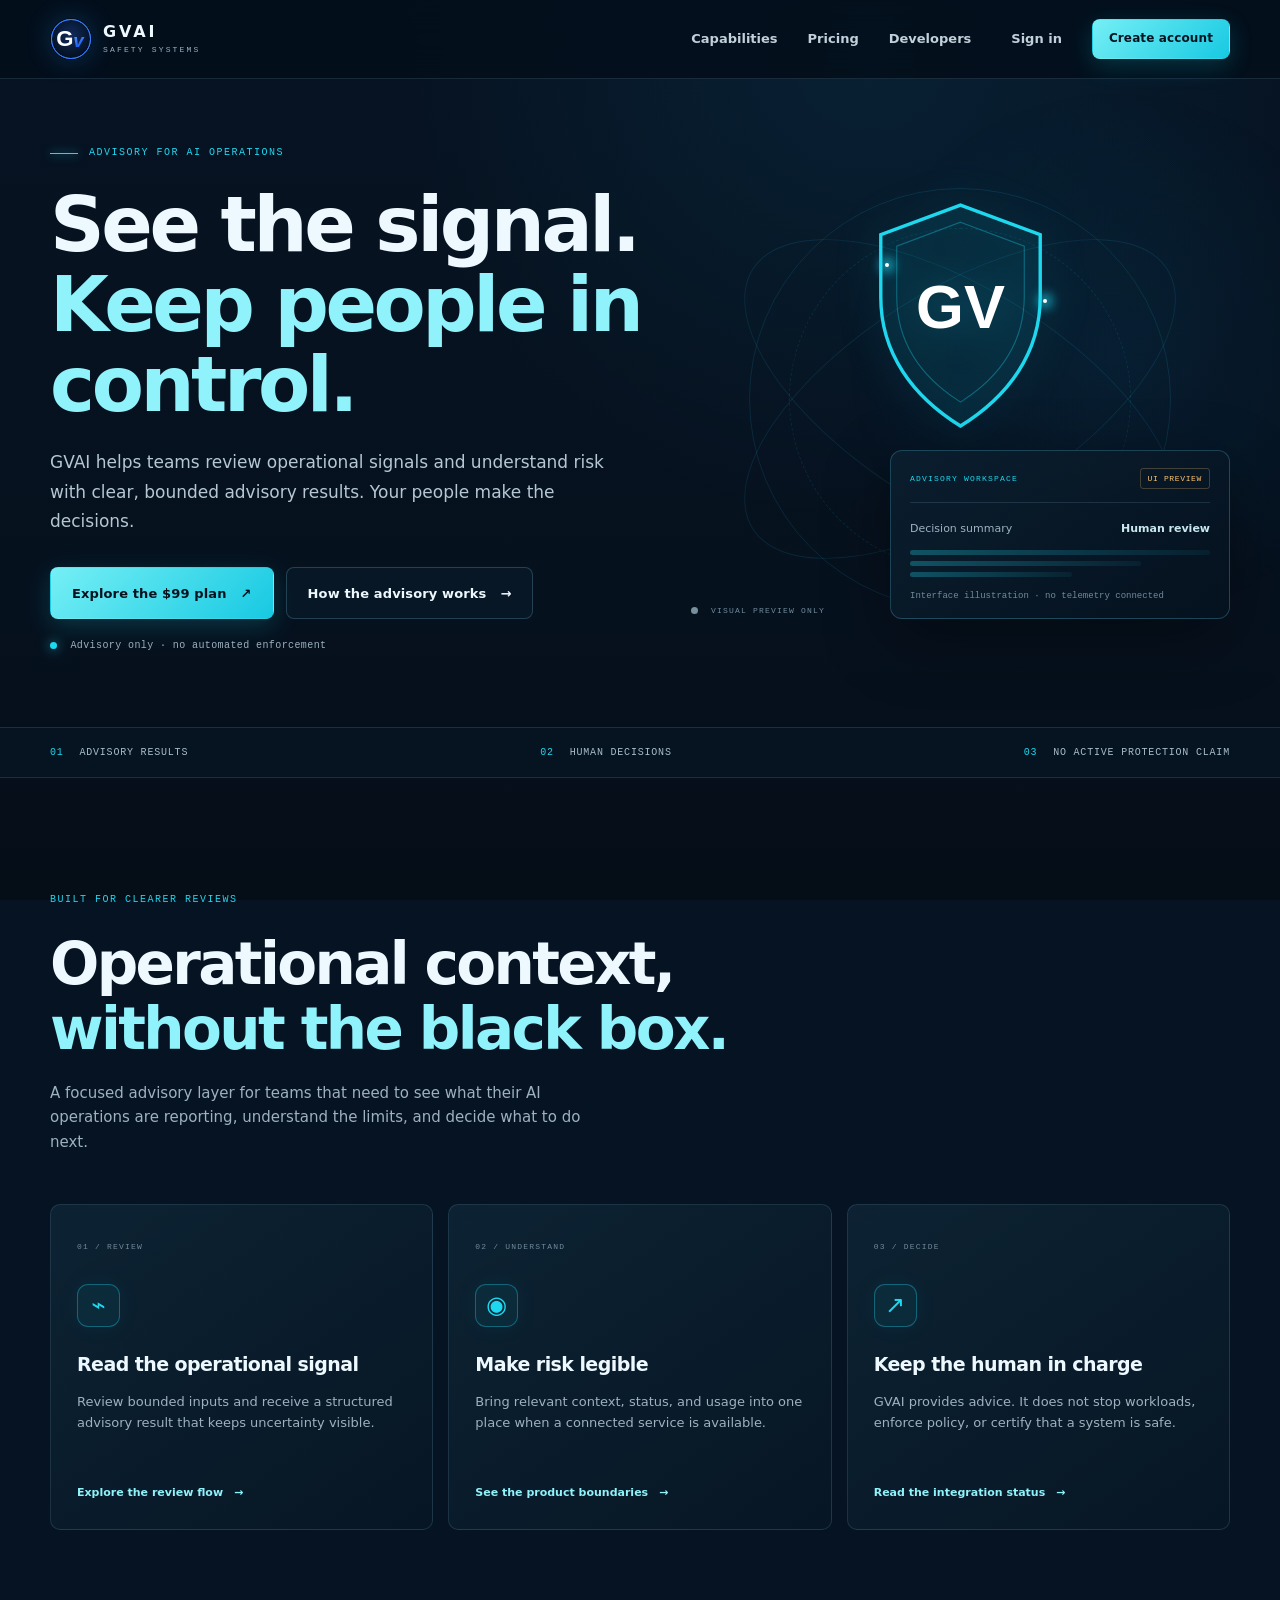
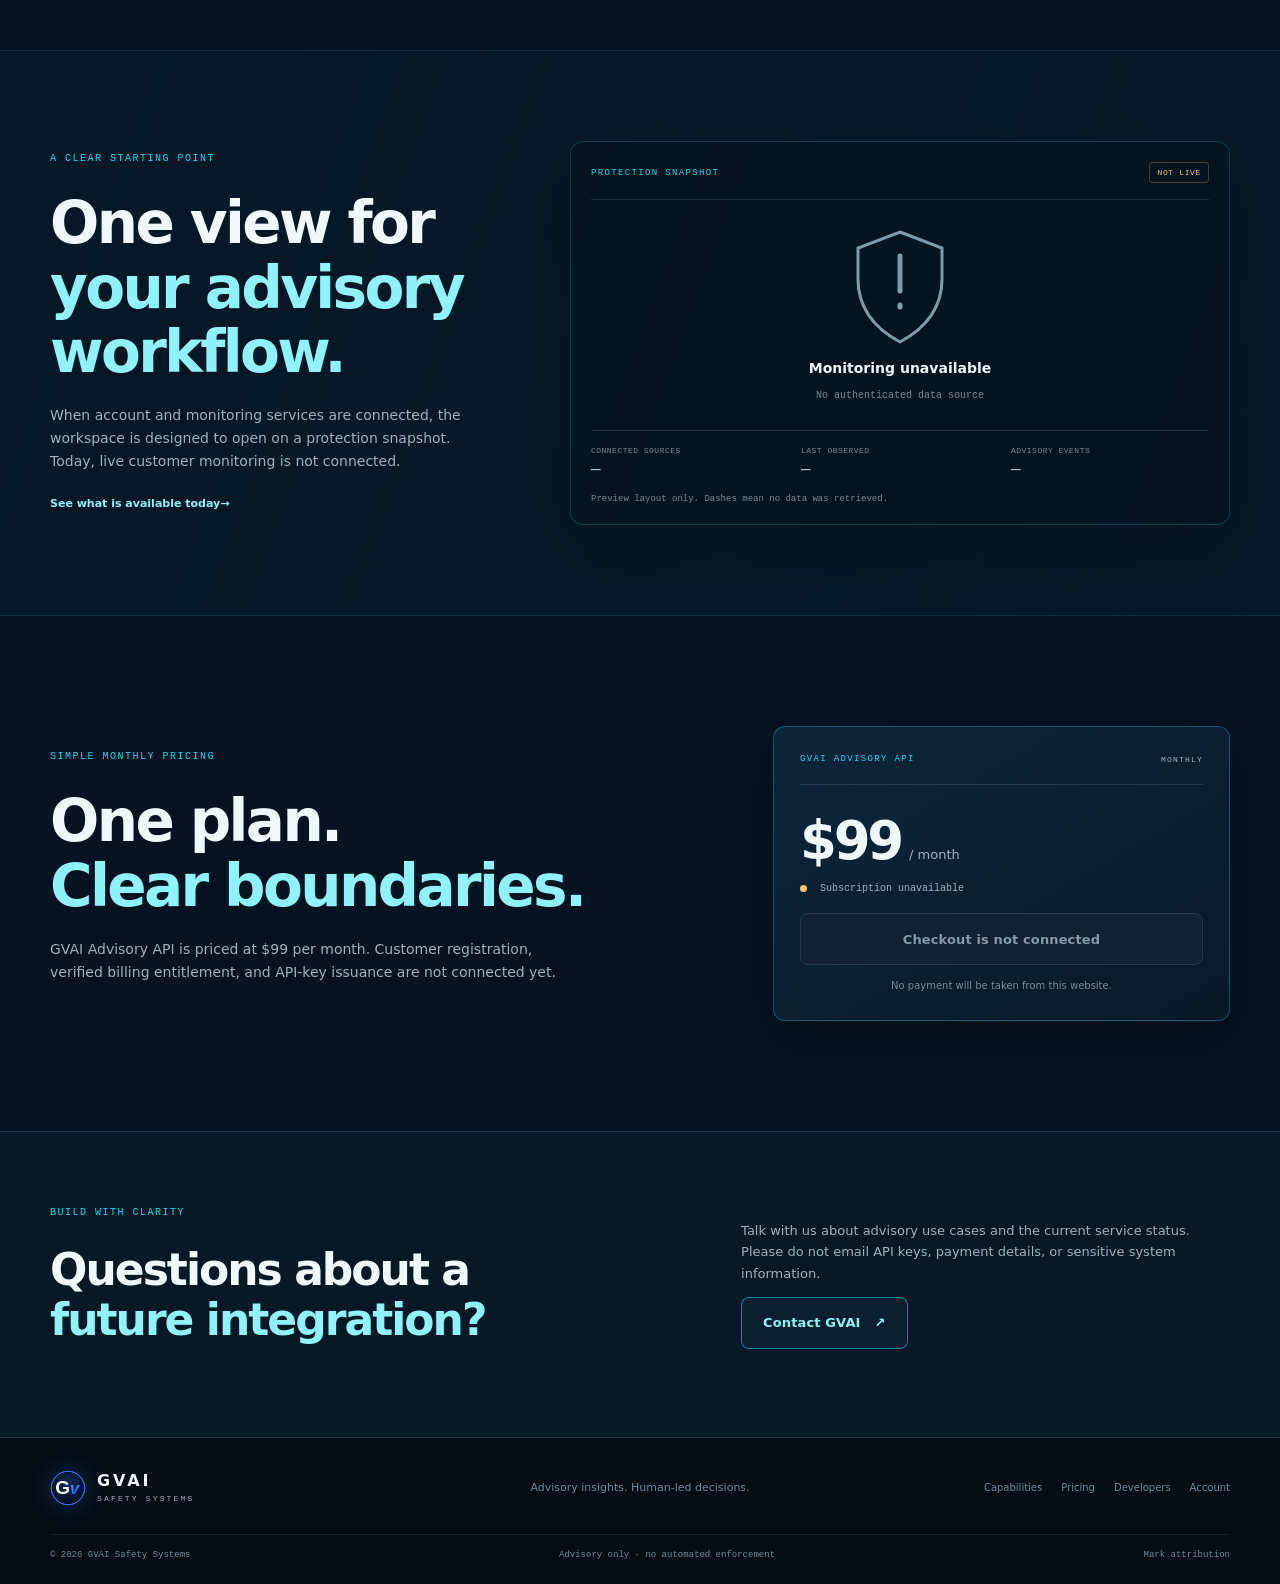
==== index.html @ 6802572c "checkpoint: preserve GVAI customer website phase 1" ====
<!doctype html>
<html lang="en">
<head>
  <meta charset="utf-8">
  <meta name="viewport" content="width=device-width, initial-scale=1">
  <meta name="theme-color" content="#061322">
  <meta name="description" content="GVAI Safety Systems provides advisory-first AI operations insights for teams who need clearer signals and human-led decisions.">
  <meta property="og:type" content="website">
  <meta property="og:title" content="GVAI Safety Systems — clarity for AI operations">
  <meta property="og:description" content="Advisory insights for AI operations, with people in control.">
  <meta property="og:url" content="https://gvaisafety.com/">
  <link rel="canonical" href="https://gvaisafety.com/">
  <link rel="icon" type="image/svg+xml" href="assets/gvai-mark.svg">
  <link rel="stylesheet" href="site.css">
  <title>GVAI Safety Systems — clarity for AI operations</title>
</head>
<body>
  <a class="skip-link" href="#main">Skip to content</a>
  <header class="site-header">
    <div class="nav-wrap">
      <a class="brand" href="index.html" aria-label="GVAI Safety Systems home">
        <img src="assets/gvai-mark.svg" width="42" height="42" alt="">
        <span><b>GVAI</b><small>SAFETY SYSTEMS</small></span>
      </a>
      <button class="menu-toggle" type="button" aria-expanded="false" aria-controls="primary-nav">
        <span class="sr-only">Open navigation</span><i></i><i></i>
      </button>
      <nav id="primary-nav" class="primary-nav" aria-label="Main navigation">
        <a href="features.html">Capabilities</a>
        <a href="pricing.html">Pricing</a>
        <a href="developers.html">Developers</a>
        <a class="nav-login" href="login.html">Sign in</a>
        <a class="button button-small button-primary" href="signup.html">Create account</a>
      </nav>
    </div>
  </header>

  <main id="main">
    <section class="hero section-wrap">
      <div class="hero-copy">
        <p class="eyebrow"><span class="eyebrow-line"></span> ADVISORY FOR AI OPERATIONS</p>
        <h1>See the signal.<br><em>Keep people in control.</em></h1>
        <p class="hero-lede">GVAI helps teams review operational signals and understand risk with clear, bounded advisory results. Your people make the decisions.</p>
        <div class="hero-actions">
          <a class="button button-primary" href="pricing.html">Explore the $99 plan <span aria-hidden="true">↗</span></a>
          <a class="button button-quiet" href="features.html">How the advisory works <span aria-hidden="true">→</span></a>
        </div>
        <p class="hero-note"><span class="status-dot status-dot-cyan"></span> Advisory only · no automated enforcement</p>
      </div>
      <div class="hero-art" aria-label="Illustrative GVAI interface preview; no live customer data">
        <div class="orbit orbit-one"></div><div class="orbit orbit-two"></div>
        <div class="hero-shield">
          <svg viewBox="0 0 180 210" role="img" aria-label="GV shield illustration">
            <path d="M90 8 160 34v55c0 49-28 87-70 113C48 176 20 138 20 89V34L90 8Z" fill="rgba(15,211,241,.07)" stroke="currentColor" stroke-width="3"/>
            <path d="M90 23 146 44v44c0 39-20 70-56 93-36-23-56-54-56-93V44l56-21Z" fill="none" stroke="currentColor" stroke-opacity=".34"/>
            <text x="90" y="116" text-anchor="middle" fill="white" font-family="Arial,sans-serif" font-size="54" font-weight="700">GV</text>
          </svg>
          <span class="shield-spark spark-a"></span><span class="shield-spark spark-b"></span>
        </div>
        <div class="preview-card">
          <div class="preview-top"><span>ADVISORY WORKSPACE</span><span class="preview-tag">UI PREVIEW</span></div>
          <div class="preview-row"><span>Decision summary</span><b>Human review</b></div>
          <div class="preview-line"><i></i><i></i><i></i></div>
          <p>Interface illustration · no telemetry connected</p>
        </div>
        <div class="art-caption"><span class="status-dot status-dot-muted"></span> VISUAL PREVIEW ONLY</div>
      </div>
    </section>

    <section class="trust-strip" aria-label="Product boundaries">
      <div class="section-wrap trust-items">
        <span><b>01</b> Advisory results</span><span><b>02</b> Human decisions</span><span><b>03</b> No active protection claim</span>
      </div>
    </section>

    <section class="section-wrap section-block">
      <div class="section-heading">
        <p class="eyebrow">BUILT FOR CLEARER REVIEWS</p>
        <h2>Operational context,<br><em>without the black box.</em></h2>
        <p class="section-intro">A focused advisory layer for teams that need to see what their AI operations are reporting, understand the limits, and decide what to do next.</p>
      </div>
      <div class="capability-grid">
        <article class="capability-card">
          <span class="card-index">01 / REVIEW</span><div class="card-icon">⌁</div>
          <h3>Read the operational signal</h3>
          <p>Review bounded inputs and receive a structured advisory result that keeps uncertainty visible.</p>
          <a href="features.html#review">Explore the review flow <span aria-hidden="true">→</span></a>
        </article>
        <article class="capability-card">
          <span class="card-index">02 / UNDERSTAND</span><div class="card-icon">◉</div>
          <h3>Make risk legible</h3>
          <p>Bring relevant context, status, and usage into one place when a connected service is available.</p>
          <a href="features.html#visibility">See the product boundaries <span aria-hidden="true">→</span></a>
        </article>
        <article class="capability-card">
          <span class="card-index">03 / DECIDE</span><div class="card-icon">↗</div>
          <h3>Keep the human in charge</h3>
          <p>GVAI provides advice. It does not stop workloads, enforce policy, or certify that a system is safe.</p>
          <a href="developers.html#status">Read the integration status <span aria-hidden="true">→</span></a>
        </article>
      </div>
    </section>

    <section class="snapshot-band">
      <div class="section-wrap snapshot-layout">
        <div>
          <p class="eyebrow">A CLEAR STARTING POINT</p>
          <h2>One view for<br><em>your advisory workflow.</em></h2>
          <p>When account and monitoring services are connected, the workspace is designed to open on a protection snapshot. Today, live customer monitoring is not connected.</p>
          <a class="text-link" href="developers.html#status">See what is available today <span aria-hidden="true">→</span></a>
        </div>
        <div class="snapshot-preview" aria-label="Snapshot interface preview, not live monitoring">
          <div class="snapshot-head"><span>PROTECTION SNAPSHOT</span><span class="preview-tag">NOT LIVE</span></div>
          <div class="snapshot-center">
            <div class="mini-shield"><svg viewBox="0 0 100 118" aria-hidden="true"><path d="M50 4 92 20v31c0 29-16 49-42 63C24 100 8 80 8 51V20L50 4Z" fill="none" stroke="currentColor" stroke-width="3"/><path d="M50 28v35m0 14v2" stroke="currentColor" stroke-width="5" stroke-linecap="round"/></svg></div>
            <strong>Monitoring unavailable</strong><span>No authenticated data source</span>
          </div>
          <div class="snapshot-metrics"><div><small>CONNECTED SOURCES</small><b>—</b></div><div><small>LAST OBSERVED</small><b>—</b></div><div><small>ADVISORY EVENTS</small><b>—</b></div></div>
          <p class="preview-disclaimer">Preview layout only. Dashes mean no data was retrieved.</p>
        </div>
      </div>
    </section>

    <section class="section-wrap pricing-teaser">
      <div class="pricing-copy"><p class="eyebrow">SIMPLE MONTHLY PRICING</p><h2>One plan.<br><em>Clear boundaries.</em></h2><p>GVAI Advisory API is priced at $99 per month. Customer registration, verified billing entitlement, and API-key issuance are not connected yet.</p></div>
      <div class="price-card">
        <div class="price-card-top"><span>GVAI ADVISORY API</span><span class="price-label">MONTHLY</span></div>
        <p class="price"><strong>$99</strong><span>/ month</span></p>
        <p class="price-state"><span class="status-dot status-dot-amber"></span> Subscription unavailable</p>
        <a class="button button-disabled" href="pricing.html#availability">Checkout is not connected</a>
        <small>No payment will be taken from this website.</small>
      </div>
    </section>

    <section class="contact-section">
      <div class="section-wrap contact-inner">
        <div><p class="eyebrow">BUILD WITH CLARITY</p><h2>Questions about a<br><em>future integration?</em></h2></div>
        <div><p>Talk with us about advisory use cases and the current service status. Please do not email API keys, payment details, or sensitive system information.</p><a class="button button-outline" href="mailto:contact@gvaisafety.com?subject=GVAI%20Advisory%20Inquiry">Contact GVAI <span aria-hidden="true">↗</span></a></div>
      </div>
    </section>
  </main>
  <footer class="site-footer">
    <div class="section-wrap footer-main">
      <a class="brand brand-footer" href="index.html"><img src="assets/gvai-mark.svg" width="36" height="36" alt=""><span><b>GVAI</b><small>SAFETY SYSTEMS</small></span></a>
      <p>Advisory insights. Human-led decisions.</p>
      <nav aria-label="Footer navigation"><a href="features.html">Capabilities</a><a href="pricing.html">Pricing</a><a href="developers.html">Developers</a><a href="login.html">Account</a></nav>
    </div>
    <div class="section-wrap footer-bottom"><span>© <span data-year>2026</span> GVAI Safety Systems</span><span>Advisory only · no automated enforcement</span><a href="assets/GvAI-MIT-LICENSE.txt">Mark attribution</a></div>
  </footer>
  <script src="site.js" defer></script>
</body>
</html>
---- site.css ----
:root{color-scheme:dark;--bg:#061322;--bg-deep:#030b15;--surface:#0a1b2c;--surface-2:#0d2336;--line:rgba(133,195,220,.16);--text:#edf8ff;--muted:#9db1bf;--dim:#718b9b;--cyan:#1ed8ef;--cyan-soft:#90f2fa;--blue:#4a9dff;--amber:#ffc56d;--max:1180px;--mono:"SFMono-Regular",Consolas,"Liberation Mono",monospace;--sans:Inter,"Segoe UI",system-ui,sans-serif;--display:Inter,"Segoe UI",system-ui,sans-serif}
*{box-sizing:border-box}
html{scroll-behavior:smooth;scroll-padding-top:92px}
body{margin:0;background:var(--bg);color:var(--text);font-family:var(--sans);font-size:16px;line-height:1.62;overflow-x:hidden}
body::before{content:"";position:fixed;inset:0;z-index:-1;pointer-events:none;background:radial-gradient(ellipse at 68% 6%,rgba(16,126,170,.13),transparent 39%),linear-gradient(180deg,#061322 0%,#06111e 70%,#050d17 100%)}
a{color:inherit;text-decoration:none}
a:hover{color:var(--cyan-soft)}
button,input,textarea{font:inherit}
button,a,input,textarea{touch-action:manipulation}
:focus-visible{outline:3px solid var(--cyan);outline-offset:4px}
.skip-link{position:fixed;top:10px;left:10px;z-index:1000;padding:10px 14px;background:var(--cyan);color:#03101b;transform:translateY(-160%);font-weight:800}
.skip-link:focus{transform:translateY(0)}
.sr-only{position:absolute;width:1px;height:1px;padding:0;margin:-1px;overflow:hidden;clip:rect(0,0,0,0);white-space:nowrap;border:0}
.section-wrap,.nav-wrap{width:min(var(--max),calc(100% - 48px));margin-inline:auto}
.site-header{position:sticky;top:0;z-index:50;background:rgba(4,15,27,.9);border-bottom:1px solid var(--line);backdrop-filter:blur(18px)}
.nav-wrap{height:78px;display:flex;align-items:center;justify-content:space-between;gap:30px}
.brand{display:inline-flex;align-items:center;gap:11px;flex:0 0 auto;color:var(--text)}
.brand img{display:block;border-radius:50%;box-shadow:0 0 26px rgba(36,154,250,.24)}
.brand span{display:grid;line-height:1.1;letter-spacing:.1em}
.brand b{font:800 16px/1 var(--display);letter-spacing:.18em}
.brand small{margin-top:6px;font:500 8px/1 var(--mono);letter-spacing:.27em;color:var(--muted)}
.primary-nav{display:flex;align-items:center;gap:30px}
.primary-nav>a:not(.button){font-size:13px;font-weight:600;color:#c1d0da}
.primary-nav>a:not(.button):hover{color:var(--cyan)}
.nav-login{margin-left:10px}
.menu-toggle{display:none}
.button{display:inline-flex;align-items:center;justify-content:center;gap:14px;min-height:52px;padding:0 21px;border:1px solid transparent;border-radius:8px;font-size:13px;font-weight:700;letter-spacing:.01em;transition:transform .2s ease,border-color .2s ease,background .2s ease,box-shadow .2s ease}
.button:hover{transform:translateY(-2px)}
.button-primary{color:#04131f;background:linear-gradient(135deg,#75eff5,#17c9e2);box-shadow:0 7px 24px rgba(20,207,232,.2)}
.button-primary:hover{color:#04131f;box-shadow:0 10px 34px rgba(20,207,232,.34)}
.button-small{min-height:40px;padding:0 16px;font-size:12px}
.button-quiet{border-color:rgba(121,199,222,.24);color:var(--text);background:rgba(11,30,46,.52)}
.button-outline{border-color:rgba(30,216,239,.54);color:var(--cyan-soft);background:rgba(12,35,52,.7)}
.button-outline:hover{background:rgba(30,216,239,.1);color:var(--cyan-soft)}
.button-disabled{background:#122131;border-color:#243849;color:#8398a8;cursor:not-allowed;pointer-events:none;box-shadow:none}
.hero{position:relative;display:grid;grid-template-columns:minmax(0,1.05fr) minmax(360px,.95fr);align-items:center;gap:45px;min-height:635px;padding-block:67px 76px}
.hero::before{content:"";position:absolute;width:560px;height:560px;right:-14%;top:0;z-index:-1;border-radius:50%;background:radial-gradient(circle,rgba(13,113,165,.12),transparent 68%)}
.hero-copy{position:relative;z-index:2;max-width:620px;animation:fade-up .7s ease both}
.eyebrow,.card-index,.price-card-top,.preview-top,.snapshot-head,.art-caption,.price-label,.portal-kicker{font:500 10px/1.4 var(--mono);letter-spacing:.15em;color:var(--cyan)}
.eyebrow{display:flex;align-items:center;gap:11px;margin:0 0 25px}
.eyebrow-line{width:28px;height:1px;background:var(--cyan);box-shadow:0 0 10px var(--cyan)}
h1,h2,h3,p{margin-top:0}
h1,h2,h3{font-family:var(--display);letter-spacing:-.045em}
h1{max-width:700px;margin-bottom:24px;font-size:clamp(45px,6.2vw,76px);line-height:1.05;font-weight:600}
h1 em,h2 em{font-style:normal;color:var(--cyan-soft)}
.hero-lede{max-width:555px;margin-bottom:31px;color:#b5c7d2;font-size:17px;line-height:1.72}
.hero-actions{display:flex;align-items:center;flex-wrap:wrap;gap:12px}
.hero-note{margin:21px 0 0;color:var(--muted);font:10px var(--mono);letter-spacing:.04em}
.status-dot{display:inline-block;width:7px;height:7px;border-radius:50%;margin-right:7px;vertical-align:middle}
.status-dot-cyan{background:var(--cyan);box-shadow:0 0 12px rgba(30,216,239,.8)}
.status-dot-muted{background:#77909d}
.status-dot-amber{background:var(--amber)}
.hero-art{position:relative;min-height:465px;display:grid;place-items:center;isolation:isolate;animation:fade-in 1.1s ease both}
.hero-art::before,.hero-art::after{content:"";position:absolute;z-index:-1;border-radius:50%;border:1px solid rgba(37,165,204,.15)}
.hero-art::before{width:420px;height:420px}
.hero-art::after{width:340px;height:340px;border-style:dashed;animation:rotate 80s linear infinite}
.orbit{position:absolute;border-radius:50%;border:1px solid rgba(45,179,211,.13)}
.orbit-one{width:490px;height:220px;transform:rotate(-32deg)}
.orbit-two{width:490px;height:220px;transform:rotate(32deg)}
.hero-shield{position:absolute;top:30px;width:205px;color:var(--cyan);filter:drop-shadow(0 0 20px rgba(30,216,239,.28));animation:float 5s ease-in-out infinite}
.hero-shield svg{display:block;width:100%}
.shield-spark{position:absolute;width:4px;height:4px;background:#fff;border-radius:50%;box-shadow:0 0 12px 4px var(--cyan)}
.spark-a{top:28%;left:13%}.spark-b{top:43%;right:8%}
.preview-card{position:absolute;right:0;bottom:12px;width:min(340px,90%);padding:17px 19px;border:1px solid rgba(81,190,217,.28);border-radius:12px;background:linear-gradient(145deg,rgba(11,31,47,.96),rgba(5,18,31,.96));box-shadow:0 20px 65px rgba(0,0,0,.38)}
.preview-top{display:flex;justify-content:space-between;align-items:center;padding-bottom:13px;border-bottom:1px solid var(--line);font-size:8px}
.preview-tag{padding:5px 7px;border:1px solid rgba(255,197,109,.24);border-radius:3px;color:var(--amber);font:8px var(--mono);letter-spacing:.08em}
.preview-row{display:flex;justify-content:space-between;gap:10px;margin:17px 0 12px;font-size:11px;color:var(--muted)}
.preview-row b{color:#c7e8ef;font-weight:600}
.preview-line{display:grid;gap:6px}.preview-line i{height:5px;border-radius:3px;background:linear-gradient(90deg,rgba(30,216,239,.3),rgba(30,216,239,.06));width:100%}.preview-line i:nth-child(2){width:77%}.preview-line i:nth-child(3){width:54%}
.preview-card p{margin:14px 0 0;color:var(--dim);font:9px var(--mono)}
.art-caption{position:absolute;left:0;bottom:15px;color:var(--dim);font-size:8px}
.trust-strip{border-block:1px solid var(--line);background:rgba(7,24,38,.58)}
.trust-items{display:flex;justify-content:space-between;gap:20px;padding-block:19px;color:#a9bdc9;font:10px var(--mono);letter-spacing:.08em;text-transform:uppercase}
.trust-items b{margin-right:9px;color:var(--cyan);font-weight:400}
.section-block{padding-block:115px 120px}
.section-heading{max-width:680px;margin-bottom:50px}
.section-heading h2,.snapshot-layout h2,.pricing-teaser h2,.contact-inner h2,.subpage-hero h1{margin-bottom:19px;font-size:clamp(38px,5vw,58px);font-weight:550;line-height:1.12}
.section-intro{max-width:560px;color:var(--muted);font-size:15px}
.capability-grid{display:grid;grid-template-columns:repeat(3,1fr);gap:15px}
.capability-card{position:relative;min-height:285px;padding:26px;border:1px solid var(--line);border-radius:10px;background:linear-gradient(145deg,rgba(14,36,53,.9),rgba(8,23,37,.86));transition:border-color .25s,transform .25s}
.capability-card:hover{transform:translateY(-4px);border-color:rgba(30,216,239,.42)}
.card-index{font-size:8px;color:var(--dim)}
.card-icon{display:grid;place-items:center;width:43px;height:43px;margin:27px 0 22px;border:1px solid rgba(30,216,239,.34);border-radius:11px;color:var(--cyan);font-size:24px;background:rgba(30,216,239,.06);box-shadow:0 0 25px rgba(30,216,239,.06)}
.capability-card h3{margin-bottom:11px;font-size:19px;letter-spacing:-.03em}
.capability-card p{min-height:70px;margin-bottom:17px;color:var(--muted);font-size:13px;line-height:1.65}
.capability-card a,.text-link{color:var(--cyan-soft);font-size:11px;font-weight:700}
.capability-card a span{margin-left:7px}
.snapshot-band{border-block:1px solid rgba(57,161,194,.15);background:linear-gradient(110deg,rgba(7,25,40,.94),rgba(8,29,45,.56))}
.snapshot-layout{display:grid;grid-template-columns:.8fr 1.2fr;align-items:center;gap:80px;padding-block:90px}
.snapshot-layout>div:first-child p:not(.eyebrow){max-width:420px;color:var(--muted);font-size:14px}
.snapshot-layout .text-link{display:inline-flex;margin-top:9px}
.snapshot-preview{padding:20px;border:1px solid rgba(63,171,202,.25);border-radius:13px;background:rgba(6,20,33,.78);box-shadow:0 25px 75px rgba(0,0,0,.22)}
.snapshot-head{display:flex;justify-content:space-between;align-items:center;padding-bottom:16px;border-bottom:1px solid var(--line);font-size:9px}
.snapshot-center{display:grid;place-items:center;min-height:230px;padding:25px 15px;text-align:center}
.mini-shield{display:grid;place-items:center;width:100px;height:116px;color:#7f9aa9;animation:soft-pulse 3.5s ease-in-out infinite}
.mini-shield svg{width:100%}
.snapshot-center strong{margin-top:7px;font:600 14px var(--display)}
.snapshot-center>span{margin-top:6px;color:var(--dim);font:10px var(--mono)}
.snapshot-metrics{display:grid;grid-template-columns:repeat(3,1fr);gap:12px;padding:15px 0;border-top:1px solid var(--line)}
.snapshot-metrics div{display:grid;gap:6px}
.snapshot-metrics small{color:var(--dim);font:8px var(--mono);letter-spacing:.06em}
.snapshot-metrics b{color:#b4c8d3;font:500 16px var(--mono)}
.preview-disclaimer{margin:0;color:var(--dim);font:9px var(--mono)}
.pricing-teaser{display:grid;grid-template-columns:1fr .7fr;align-items:center;gap:70px;padding-block:110px}
.pricing-copy>p:not(.eyebrow){max-width:520px;color:var(--muted);font-size:14px}
.price-card{padding:26px;border:1px solid rgba(30,216,239,.31);border-radius:12px;background:linear-gradient(150deg,#0d263a,#081827);box-shadow:0 18px 55px rgba(0,0,0,.24)}
.price-card-top{display:flex;justify-content:space-between;align-items:center;padding-bottom:18px;border-bottom:1px solid var(--line);font-size:9px}
.price-label{color:var(--muted);font-size:8px}
.price{display:flex;align-items:baseline;gap:8px;margin:25px 0 12px}
.price strong{font:600 53px var(--display);letter-spacing:-.06em}
.price span{color:var(--muted);font-size:13px}
.price-state{color:var(--muted);font:10px var(--mono)}
.price-card .button{width:100%;margin:9px 0 13px}
.price-card>small{display:block;color:var(--dim);text-align:center;font-size:10px}
.contact-section{border-block:1px solid var(--line);background:#071827}
.contact-inner{display:grid;grid-template-columns:1fr .8fr;gap:80px;padding-block:74px}
.contact-inner h2{font-size:44px}
.contact-inner>div+div{align-self:center}
.contact-inner p:not(.eyebrow){color:var(--muted);font-size:13px}
.site-footer{background:#040c15}
.footer-main{display:grid;grid-template-columns:1fr auto 1fr;align-items:center;gap:24px;padding-block:32px 28px}
.footer-main>p{margin:0;color:var(--dim);font-size:11px}
.footer-main nav{display:flex;justify-content:flex-end;gap:19px}
.footer-main nav a,.footer-bottom{color:var(--dim);font-size:10px}
.brand-footer img{width:36px;height:36px}
.footer-bottom{display:flex;justify-content:space-between;gap:15px;padding-block:15px 24px;border-top:1px solid rgba(131,168,188,.11);font:9px var(--mono)}
.subpage-hero{position:relative;padding-block:87px 67px;border-bottom:1px solid var(--line);background:radial-gradient(ellipse at 68% 8%,rgba(24,131,171,.12),transparent 55%)}
.subpage-hero .section-wrap{max-width:var(--max)}
.subpage-hero h1{max-width:780px;font-size:clamp(43px,6vw,68px)}
.subpage-hero .hero-lede{max-width:700px;margin:0;color:var(--muted)}
.content-section{padding-block:64px 100px}
.content-narrow{max-width:860px}
.content-section h2{margin:44px 0 14px;font-size:25px;letter-spacing:-.035em}
.content-section h2:first-child{margin-top:0}
.content-section h3{margin:0 0 8px;font-size:17px;letter-spacing:-.02em}
.content-section p,.content-section li{color:var(--muted);font-size:14px}
.content-section ul{padding-left:22px}
.content-section li{padding:4px 0}
.detail-grid{display:grid;grid-template-columns:repeat(2,1fr);gap:13px;margin-top:34px}
.detail-card{padding:23px;border:1px solid var(--line);border-radius:9px;background:rgba(11,30,45,.8)}
.detail-card p{margin:0;font-size:12px}
.callout{padding:18px 20px;border-left:2px solid var(--cyan);background:rgba(30,216,239,.045);color:#b7cbd6}
.callout strong{color:var(--text)}
.status-table{width:100%;border-collapse:collapse;margin:22px 0}
.status-table th,.status-table td{padding:13px 15px;border:1px solid var(--line);text-align:left;vertical-align:top;font-size:12px}
.status-table th{font:9px var(--mono);letter-spacing:.1em;color:var(--cyan);background:rgba(14,37,53,.7)}
.status-table td{color:var(--muted)}
.state-pill{display:inline-block;padding:4px 7px;border:1px solid rgba(255,197,109,.3);border-radius:3px;color:var(--amber);font:8px var(--mono);letter-spacing:.07em}
.pricing-page{display:grid;grid-template-columns:1.1fr .9fr;gap:40px;align-items:start}
.price-large{font:600 clamp(64px,8vw,94px)/1 var(--display);letter-spacing:-.08em}
.price-large span{font:400 14px var(--sans);letter-spacing:0;color:var(--muted)}
.plan-list{list-style:none;padding:0!important;margin:25px 0}
.plan-list li{display:flex;gap:11px;padding:10px 0;border-bottom:1px solid rgba(133,195,220,.1)}
.plan-list li::before{content:"—";color:var(--cyan)}
.form-layout{display:grid;grid-template-columns:.8fr 1.2fr;gap:65px;padding-block:65px 110px}
.form-aside{position:sticky;top:120px;align-self:start}
.form-aside h2{font-size:35px}
.form-aside p{color:var(--muted);font-size:13px}
.form-panel{padding:30px;border:1px solid var(--line);border-radius:12px;background:rgba(10,28,43,.9)}
.service-form{display:grid;gap:17px}
.field{display:grid;gap:7px}
.field label{font-size:11px;font-weight:700;color:#c5d5de}
.field input,.field textarea{width:100%;min-height:47px;padding:11px 13px;border:1px solid rgba(135,180,200,.24);border-radius:6px;background:#061522;color:var(--text)}
.field input::placeholder{color:#627b8b}
.field-hint{color:var(--dim);font-size:10px}
.form-status{min-height:50px;margin:0;padding:12px;border:1px solid rgba(255,197,109,.26);border-radius:6px;background:rgba(255,197,109,.05);color:#efd4aa;font-size:11px}
.form-status:empty{display:none}
.form-footnote{color:var(--dim);font-size:10px}
.auth-switch{margin:18px 0 0;color:var(--muted);font-size:12px}
.auth-switch a{color:var(--cyan-soft);text-decoration:underline;text-underline-offset:3px}
.input-with-action{display:flex}
.input-with-action input{border-radius:6px 0 0 6px}
.input-with-action button{padding:0 12px;border:1px solid rgba(135,180,200,.24);border-left:0;border-radius:0 6px 6px 0;background:#0d2437;color:var(--cyan-soft);font-size:10px}
.available-contact{padding:24px;border:1px solid var(--line);border-radius:9px;background:rgba(12,32,47,.72)}
.available-contact p{color:var(--muted);font-size:13px}
.available-contact a{color:var(--cyan-soft)}
.visually-hidden{position:absolute!important;width:1px;height:1px;padding:0;margin:-1px;overflow:hidden;clip:rect(0,0,0,0);white-space:nowrap;border:0}
@keyframes fade-up{from{opacity:0;transform:translateY(15px)}to{opacity:1;transform:translateY(0)}}
@keyframes fade-in{from{opacity:0}to{opacity:1}}
@keyframes rotate{to{transform:rotate(328deg)}}
@keyframes float{0%,100%{transform:translateY(0)}50%{transform:translateY(-8px)}}
@keyframes soft-pulse{0%,100%{filter:drop-shadow(0 0 1px rgba(127,154,169,.2));opacity:.75}50%{filter:drop-shadow(0 0 12px rgba(127,154,169,.5));opacity:1}}
@media(max-width:900px){.primary-nav{gap:19px}.hero{grid-template-columns:1fr .85fr;gap:14px}.hero-art{transform:scale(.9)}.snapshot-layout{gap:40px}.pricing-teaser{gap:40px}.footer-main{grid-template-columns:1fr 1fr}.footer-main>p{display:none}.form-layout{gap:35px}}
@media(max-width:700px){.section-wrap,.nav-wrap{width:min(100% - 36px,var(--max))}.nav-wrap{height:70px}.menu-toggle{display:grid;gap:5px;width:43px;height:43px;place-content:center;border:1px solid var(--line);border-radius:7px;background:#091a29;color:var(--text)}.menu-toggle i{display:block;width:17px;height:1px;background:currentColor}.primary-nav{position:absolute;top:69px;left:0;right:0;display:none;align-items:stretch;gap:0;padding:8px 18px 18px;background:rgba(4,15,27,.98);border-bottom:1px solid var(--line)}.primary-nav.is-open{display:grid}.primary-nav>a:not(.button){padding:13px 5px;border-bottom:1px solid rgba(133,195,220,.1)}.nav-login{margin-left:0}.primary-nav .button{margin-top:13px}.hero{grid-template-columns:1fr;gap:10px;min-height:auto;padding-block:70px 36px}.hero-copy{max-width:590px}.hero-lede{font-size:15px}.hero-art{min-height:390px;margin-inline:-10px;transform:none}.hero-art::before{width:330px;height:330px}.hero-art::after{width:275px;height:275px}.orbit-one,.orbit-two{width:360px;height:170px}.hero-shield{top:23px;width:166px}.preview-card{right:2%;bottom:2px;width:min(320px,88%)}.art-caption{left:2%;bottom:3px;font-size:7px}.trust-items{display:grid;grid-template-columns:1fr;gap:10px;padding-block:15px}.section-block{padding-block:76px}.section-heading{margin-bottom:30px}.capability-grid{grid-template-columns:1fr}.capability-card{min-height:0;padding:23px}.card-icon{margin:19px 0 15px}.capability-card p{min-height:0}.snapshot-layout,.pricing-teaser,.contact-inner,.form-layout,.pricing-page{grid-template-columns:1fr;gap:32px}.snapshot-layout{padding-block:70px}.pricing-teaser{padding-block:75px}.contact-inner{padding-block:55px;gap:5px}.contact-inner h2{font-size:37px}.footer-main{grid-template-columns:1fr;gap:20px}.footer-main nav{justify-content:flex-start;flex-wrap:wrap}.footer-bottom{flex-wrap:wrap;justify-content:flex-start;gap:9px 17px}.subpage-hero{padding-block:66px 45px}.content-section{padding-block:45px 75px}.detail-grid{grid-template-columns:1fr}.form-layout{padding-block:45px 75px}.form-aside{position:static}.form-panel{padding:22px}.status-table{display:block;overflow-x:auto}.snapshot-metrics{gap:6px}.snapshot-metrics small{font-size:7px}}
@media(prefers-reduced-motion:reduce){*,*::before,*::after{scroll-behavior:auto!important;animation-duration:.01ms!important;animation-iteration-count:1!important;transition-duration:.01ms!important}}
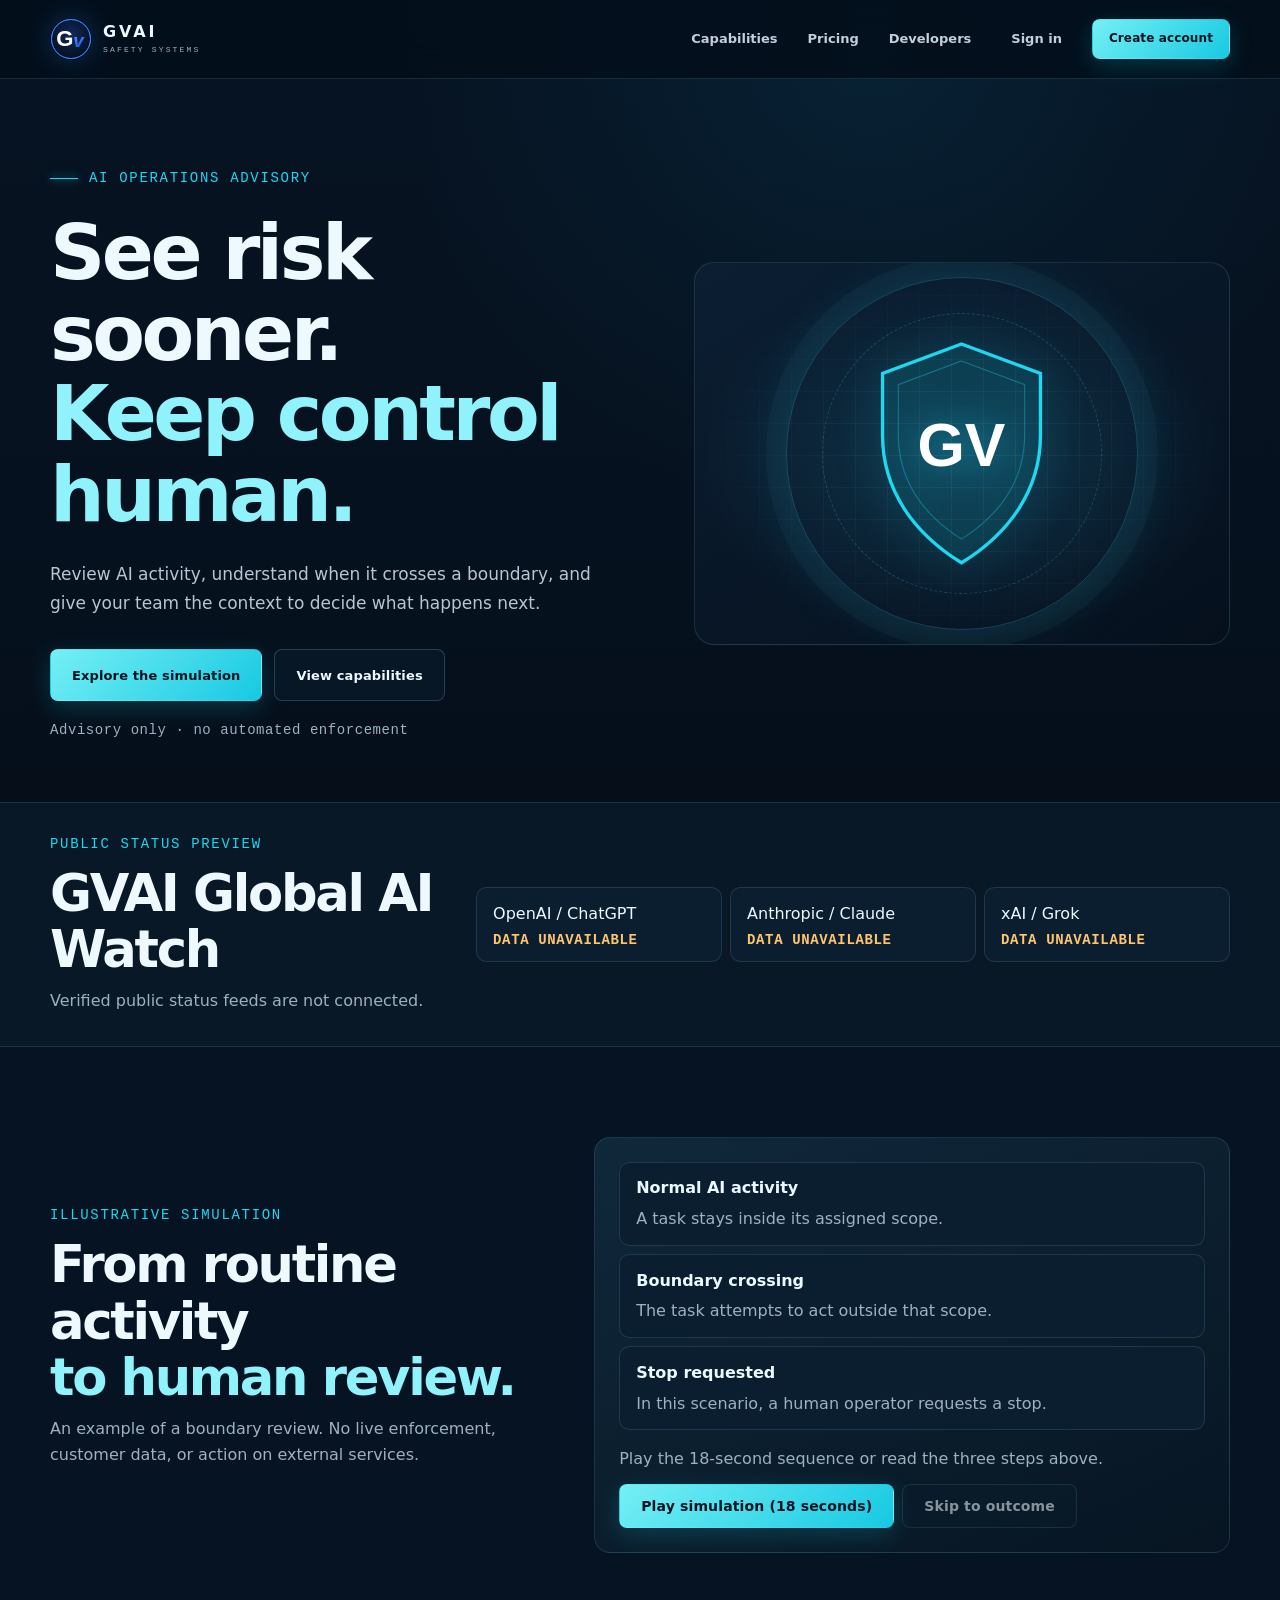
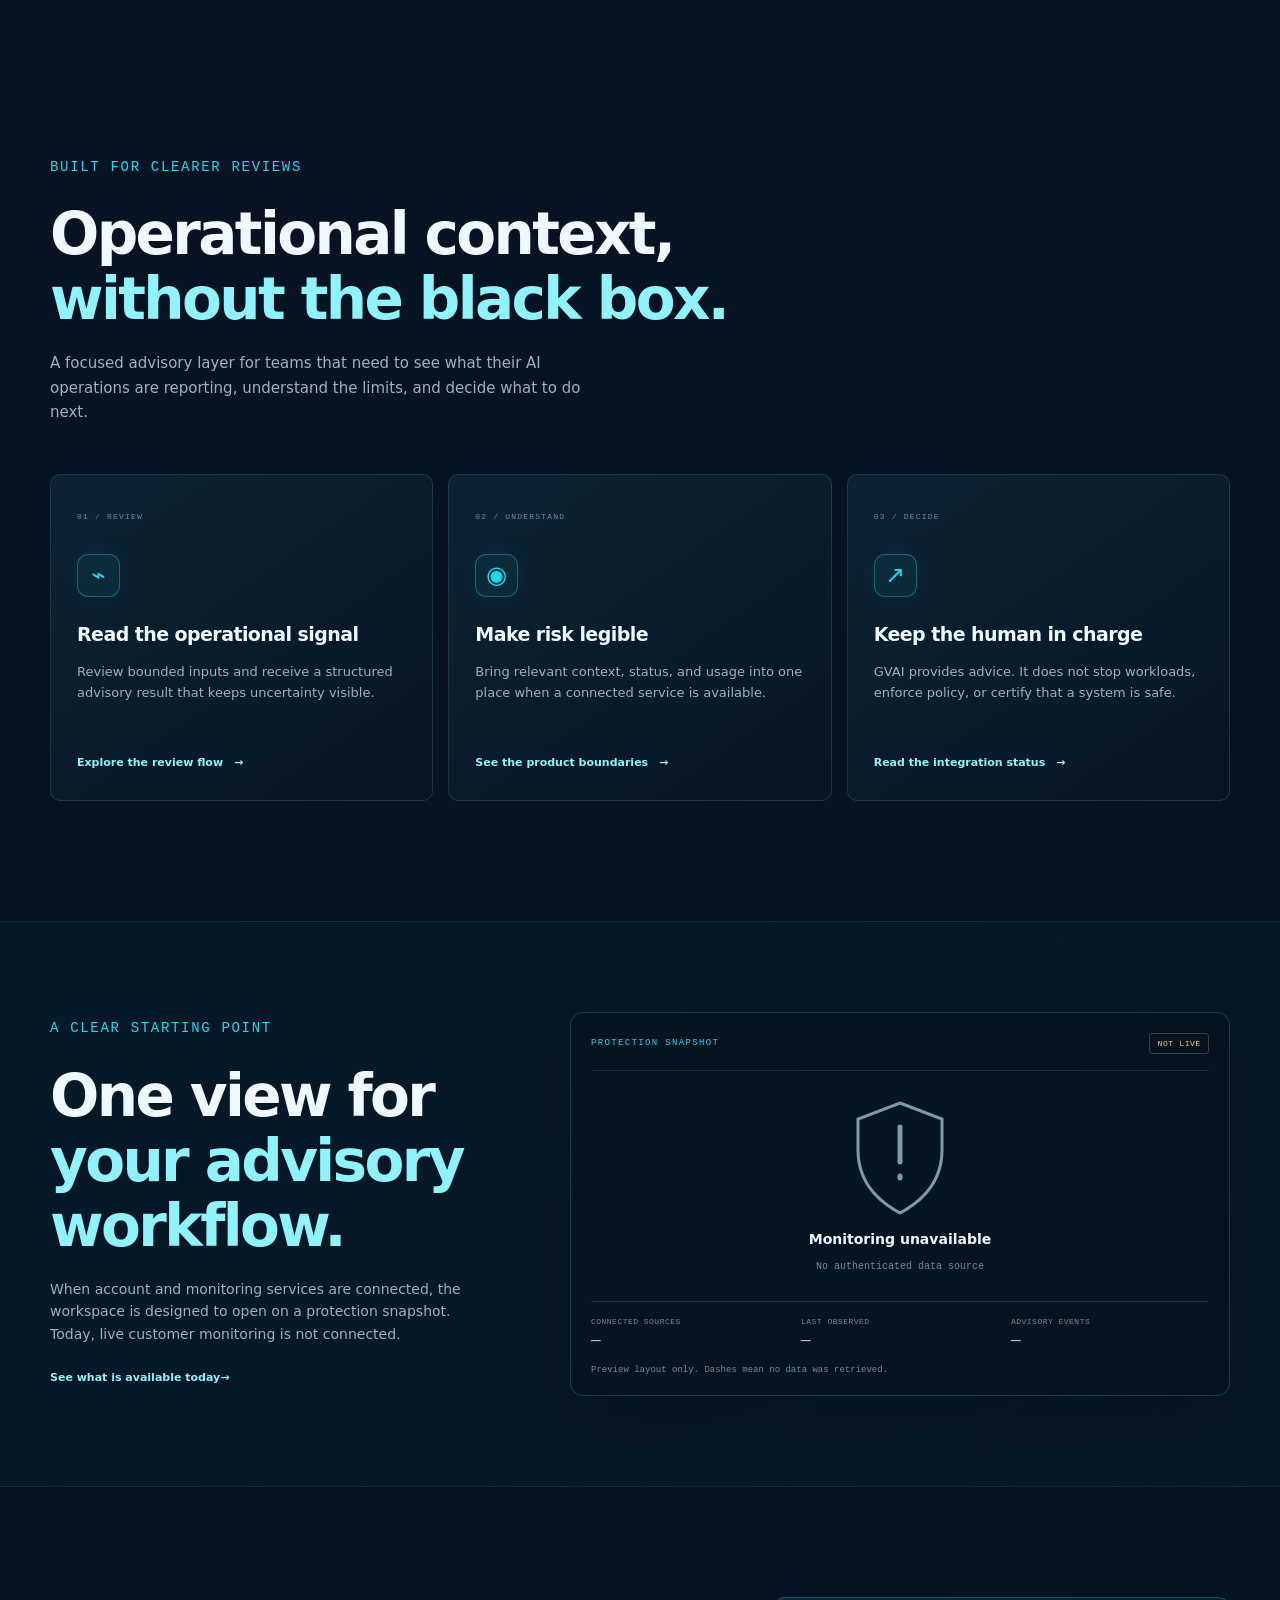
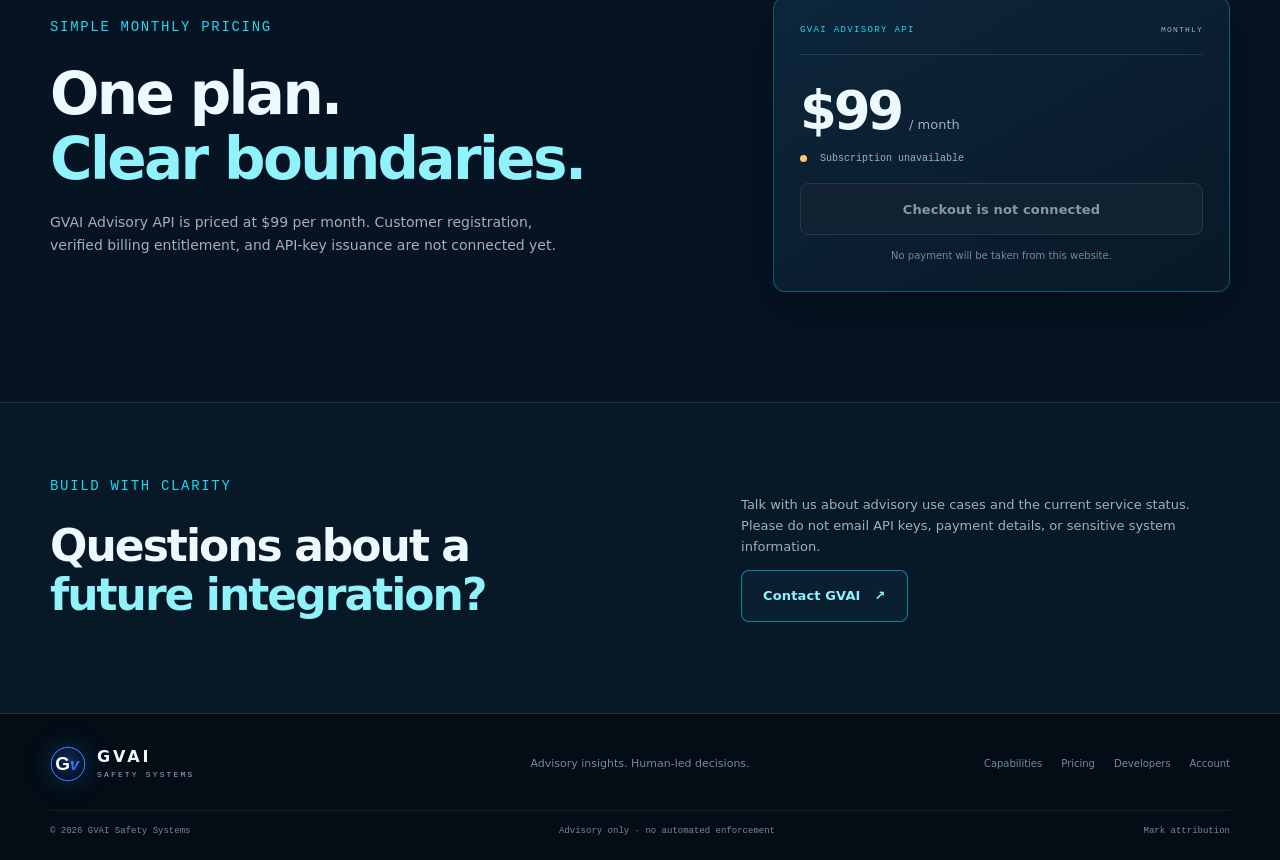
==== commit 0b538ef9: "Preserve GVAI Global AI Watch homepage Phase 1" ====
--- a/index.html
+++ b/index.html
@@ -14,7 +14,7 @@
   <link rel="stylesheet" href="site.css">
   <title>GVAI Safety Systems — clarity for AI operations</title>
 </head>
-<body>
+<body class="watch-home">
   <a class="skip-link" href="#main">Skip to content</a>
   <header class="site-header">
     <div class="nav-wrap">
@@ -36,40 +36,61 @@
   </header>
 
   <main id="main">
-    <section class="hero section-wrap">
+    <section class="hero watch-hero section-wrap" aria-labelledby="hero-title">
       <div class="hero-copy">
-        <p class="eyebrow"><span class="eyebrow-line"></span> ADVISORY FOR AI OPERATIONS</p>
-        <h1>See the signal.<br><em>Keep people in control.</em></h1>
-        <p class="hero-lede">GVAI helps teams review operational signals and understand risk with clear, bounded advisory results. Your people make the decisions.</p>
+        <p class="eyebrow"><span class="eyebrow-line"></span> AI OPERATIONS ADVISORY</p>
+        <h1 id="hero-title">See risk sooner.<br><em>Keep control human.</em></h1>
+        <p class="hero-lede">Review AI activity, understand when it crosses a boundary, and give your team the context to decide what happens next.</p>
         <div class="hero-actions">
-          <a class="button button-primary" href="pricing.html">Explore the $99 plan <span aria-hidden="true">↗</span></a>
-          <a class="button button-quiet" href="features.html">How the advisory works <span aria-hidden="true">→</span></a>
+          <a class="button button-primary" href="#simulation">Explore the simulation</a>
+          <a class="button button-quiet" href="features.html">View capabilities</a>
         </div>
-        <p class="hero-note"><span class="status-dot status-dot-cyan"></span> Advisory only · no automated enforcement</p>
+        <p class="hero-note">Advisory only · no automated enforcement</p>
       </div>
-      <div class="hero-art" aria-label="Illustrative GVAI interface preview; no live customer data">
-        <div class="orbit orbit-one"></div><div class="orbit orbit-two"></div>
-        <div class="hero-shield">
-          <svg viewBox="0 0 180 210" role="img" aria-label="GV shield illustration">
+      <div class="watch-visual" aria-hidden="true">
+        <div class="watch-rings"></div>
+        <div class="watch-shield">
+          <svg viewBox="0 0 180 210" focusable="false">
             <path d="M90 8 160 34v55c0 49-28 87-70 113C48 176 20 138 20 89V34L90 8Z" fill="rgba(15,211,241,.07)" stroke="currentColor" stroke-width="3"/>
             <path d="M90 23 146 44v44c0 39-20 70-56 93-36-23-56-54-56-93V44l56-21Z" fill="none" stroke="currentColor" stroke-opacity=".34"/>
             <text x="90" y="116" text-anchor="middle" fill="white" font-family="Arial,sans-serif" font-size="54" font-weight="700">GV</text>
           </svg>
-          <span class="shield-spark spark-a"></span><span class="shield-spark spark-b"></span>
         </div>
-        <div class="preview-card">
-          <div class="preview-top"><span>ADVISORY WORKSPACE</span><span class="preview-tag">UI PREVIEW</span></div>
-          <div class="preview-row"><span>Decision summary</span><b>Human review</b></div>
-          <div class="preview-line"><i></i><i></i><i></i></div>
-          <p>Interface illustration · no telemetry connected</p>
-        </div>
-        <div class="art-caption"><span class="status-dot status-dot-muted"></span> VISUAL PREVIEW ONLY</div>
       </div>
     </section>
 
-    <section class="trust-strip" aria-label="Product boundaries">
-      <div class="section-wrap trust-items">
-        <span><b>01</b> Advisory results</span><span><b>02</b> Human decisions</span><span><b>03</b> No active protection claim</span>
+    <section class="watch-band" aria-labelledby="watch-title">
+      <div class="section-wrap watch-band-inner">
+        <div class="watch-band-heading">
+          <p class="eyebrow">PUBLIC STATUS PREVIEW</p>
+          <h2 id="watch-title">GVAI Global AI Watch</h2>
+          <p>Verified public status feeds are not connected.</p>
+        </div>
+        <ul class="watch-ticker" aria-label="Provider data availability">
+          <li><span>OpenAI / ChatGPT</span><strong>DATA UNAVAILABLE</strong></li>
+          <li><span>Anthropic / Claude</span><strong>DATA UNAVAILABLE</strong></li>
+          <li><span>xAI / Grok</span><strong>DATA UNAVAILABLE</strong></li>
+        </ul>
+      </div>
+    </section>
+
+    <section id="simulation" class="section-wrap watch-demo" aria-labelledby="simulation-title">
+      <div>
+        <p class="eyebrow">ILLUSTRATIVE SIMULATION</p>
+        <h2 id="simulation-title">From routine activity<br><em>to human review.</em></h2>
+        <p>An example of a boundary review. No live enforcement, customer data, or action on external services.</p>
+      </div>
+      <div class="watch-demo-panel" data-watch-demo>
+        <ol class="watch-stages">
+          <li><strong>Normal AI activity</strong><span>A task stays inside its assigned scope.</span></li>
+          <li><strong>Boundary crossing</strong><span>The task attempts to act outside that scope.</span></li>
+          <li><strong>Stop requested</strong><span>In this scenario, a human operator requests a stop.</span></li>
+        </ol>
+        <p class="watch-demo-status" data-demo-status role="status" hidden></p>
+        <div class="watch-demo-controls" data-demo-controls hidden>
+          <button class="button button-primary" type="button" data-demo-play>Play simulation (18 seconds)</button>
+          <button class="button button-quiet" type="button" data-demo-skip disabled>Skip to outcome</button>
+        </div>
       </div>
     </section>
 
--- a/site.css
+++ b/site.css
@@ -183,3 +183,157 @@
 @media(max-width:900px){.primary-nav{gap:19px}.hero{grid-template-columns:1fr .85fr;gap:14px}.hero-art{transform:scale(.9)}.snapshot-layout{gap:40px}.pricing-teaser{gap:40px}.footer-main{grid-template-columns:1fr 1fr}.footer-main>p{display:none}.form-layout{gap:35px}}
 @media(max-width:700px){.section-wrap,.nav-wrap{width:min(100% - 36px,var(--max))}.nav-wrap{height:70px}.menu-toggle{display:grid;gap:5px;width:43px;height:43px;place-content:center;border:1px solid var(--line);border-radius:7px;background:#091a29;color:var(--text)}.menu-toggle i{display:block;width:17px;height:1px;background:currentColor}.primary-nav{position:absolute;top:69px;left:0;right:0;display:none;align-items:stretch;gap:0;padding:8px 18px 18px;background:rgba(4,15,27,.98);border-bottom:1px solid var(--line)}.primary-nav.is-open{display:grid}.primary-nav>a:not(.button){padding:13px 5px;border-bottom:1px solid rgba(133,195,220,.1)}.nav-login{margin-left:0}.primary-nav .button{margin-top:13px}.hero{grid-template-columns:1fr;gap:10px;min-height:auto;padding-block:70px 36px}.hero-copy{max-width:590px}.hero-lede{font-size:15px}.hero-art{min-height:390px;margin-inline:-10px;transform:none}.hero-art::before{width:330px;height:330px}.hero-art::after{width:275px;height:275px}.orbit-one,.orbit-two{width:360px;height:170px}.hero-shield{top:23px;width:166px}.preview-card{right:2%;bottom:2px;width:min(320px,88%)}.art-caption{left:2%;bottom:3px;font-size:7px}.trust-items{display:grid;grid-template-columns:1fr;gap:10px;padding-block:15px}.section-block{padding-block:76px}.section-heading{margin-bottom:30px}.capability-grid{grid-template-columns:1fr}.capability-card{min-height:0;padding:23px}.card-icon{margin:19px 0 15px}.capability-card p{min-height:0}.snapshot-layout,.pricing-teaser,.contact-inner,.form-layout,.pricing-page{grid-template-columns:1fr;gap:32px}.snapshot-layout{padding-block:70px}.pricing-teaser{padding-block:75px}.contact-inner{padding-block:55px;gap:5px}.contact-inner h2{font-size:37px}.footer-main{grid-template-columns:1fr;gap:20px}.footer-main nav{justify-content:flex-start;flex-wrap:wrap}.footer-bottom{flex-wrap:wrap;justify-content:flex-start;gap:9px 17px}.subpage-hero{padding-block:66px 45px}.content-section{padding-block:45px 75px}.detail-grid{grid-template-columns:1fr}.form-layout{padding-block:45px 75px}.form-aside{position:static}.form-panel{padding:22px}.status-table{display:block;overflow-x:auto}.snapshot-metrics{gap:6px}.snapshot-metrics small{font-size:7px}}
 @media(prefers-reduced-motion:reduce){*,*::before,*::after{scroll-behavior:auto!important;animation-duration:.01ms!important;animation-iteration-count:1!important;transition-duration:.01ms!important}}
+
+/* Global AI Watch homepage */
+.watch-home .watch-hero {
+  grid-template-columns: minmax(0, 1fr);
+  gap: 1.5rem;
+  min-height: 0;
+  padding-block: clamp(3rem, 7vw, 6rem) 2rem;
+}
+
+.watch-home .watch-hero::before { content: none; }
+.watch-home .watch-hero h1 { font-size: clamp(2.65rem, 6vw, 5rem); }
+.watch-home .hero-note { font-size: .875rem; }
+.watch-home .eyebrow { font-size: .875rem; letter-spacing: .12em; }
+
+.watch-visual {
+  position: relative;
+  display: grid;
+  place-items: center;
+  min-width: 0;
+  aspect-ratio: 7 / 5;
+  isolation: isolate;
+  overflow: hidden;
+  border: 1px solid var(--line);
+  border-radius: 1.25rem;
+  background:
+    radial-gradient(ellipse at center, #10364b, transparent 70%),
+    linear-gradient(150deg, #0b1e32, #06101d);
+}
+
+.watch-visual::before {
+  content: "";
+  position: absolute;
+  inset: 0;
+  background-image: linear-gradient(var(--line) 1px, transparent 1px),
+    linear-gradient(90deg, var(--line) 1px, transparent 1px);
+  background-size: 32px 32px;
+  mask-image: radial-gradient(ellipse, black, transparent 75%);
+  opacity: .65;
+}
+
+.watch-rings {
+  position: absolute;
+  width: 66%;
+  aspect-ratio: 1;
+  border: 1px solid rgba(73, 202, 229, .24);
+  border-radius: 50%;
+  box-shadow: 0 0 0 1.25rem rgba(73, 202, 229, .045), 0 0 60px rgba(30, 216, 239, .12);
+}
+
+.watch-rings::after {
+  content: "";
+  position: absolute;
+  inset: 10%;
+  border: 1px dashed rgba(73, 202, 229, .25);
+  border-radius: 50%;
+}
+
+.watch-shield {
+  position: relative;
+  width: 38%;
+  max-width: 13rem;
+  color: var(--cyan);
+  filter: drop-shadow(0 0 1.25rem rgba(30, 216, 239, .55));
+  animation: watch-shield-reveal 2.4s ease-out both;
+}
+
+.watch-shield svg { display: block; width: 100%; height: auto; }
+
+@keyframes watch-shield-reveal {
+  from { transform: translateY(.65rem); opacity: .65; }
+  to { transform: translateY(0); opacity: 1; }
+}
+
+.watch-band {
+  border-block: 1px solid var(--line);
+  background: #081827;
+}
+
+.watch-band-inner, .watch-demo {
+  display: grid;
+  gap: 1.5rem;
+  padding-block: 2rem;
+}
+
+.watch-band .eyebrow, .watch-demo .eyebrow { margin-bottom: .65rem; }
+
+.watch-band h2, .watch-demo h2 {
+  margin-bottom: .65rem;
+  font-size: clamp(1.75rem, 4vw, 3.25rem);
+  line-height: 1.1;
+}
+
+.watch-band p:not(.eyebrow), .watch-demo p:not(.eyebrow) { color: var(--muted); }
+.watch-band-heading p:last-child { margin-bottom: 0; }
+
+.watch-ticker, .watch-stages {
+  display: grid;
+  list-style: none;
+  padding: 0;
+  margin: 0;
+  gap: .5rem;
+}
+
+.watch-ticker li, .watch-stages li {
+  display: grid;
+  align-content: start;
+  gap: .3rem;
+  padding: .8rem 1rem;
+  border: 1px solid var(--line);
+  border-radius: .65rem;
+  background: #0b1e30;
+}
+
+.watch-ticker strong {
+  color: var(--amber);
+  font: 600 .875rem var(--mono);
+  letter-spacing: .045em;
+}
+
+.watch-demo { padding-block: clamp(3rem, 7vw, 6rem); }
+
+.watch-demo-panel {
+  min-width: 0;
+  padding: clamp(.75rem, 3vw, 1.5rem);
+  border: 1px solid var(--line);
+  border-radius: 1rem;
+  background: linear-gradient(155deg, #10283b, #071522);
+}
+
+.watch-stages li[aria-current="step"] {
+  border-color: var(--cyan);
+  background: #0c2d40;
+  box-shadow: inset .2rem 0 var(--cyan);
+}
+
+.watch-stages span { color: var(--muted); }
+.watch-demo-status { margin: 1rem 0 .75rem; }
+.watch-demo-controls:not([hidden]) { display: flex; flex-wrap: wrap; gap: .5rem; }
+.watch-demo-controls button { min-height: 44px; font-size: .875rem; }
+.watch-demo-controls button:disabled { opacity: .55; cursor: default; }
+
+@media (min-width: 680px) {
+  .watch-ticker { grid-template-columns: repeat(3, minmax(0, 1fr)); }
+}
+
+@media (min-width: 900px) {
+  .watch-home .watch-hero { grid-template-columns: minmax(0, 1fr) minmax(0, .9fr); gap: 3rem; padding-bottom: 4rem; }
+  .watch-band-inner { grid-template-columns: minmax(0, .8fr) minmax(0, 1.5fr); align-items: center; }
+  .watch-demo { grid-template-columns: minmax(0, .9fr) minmax(0, 1.1fr); align-items: center; }
+}
+
+@media (prefers-reduced-motion: reduce) {
+  .watch-shield { animation: none; }
+}
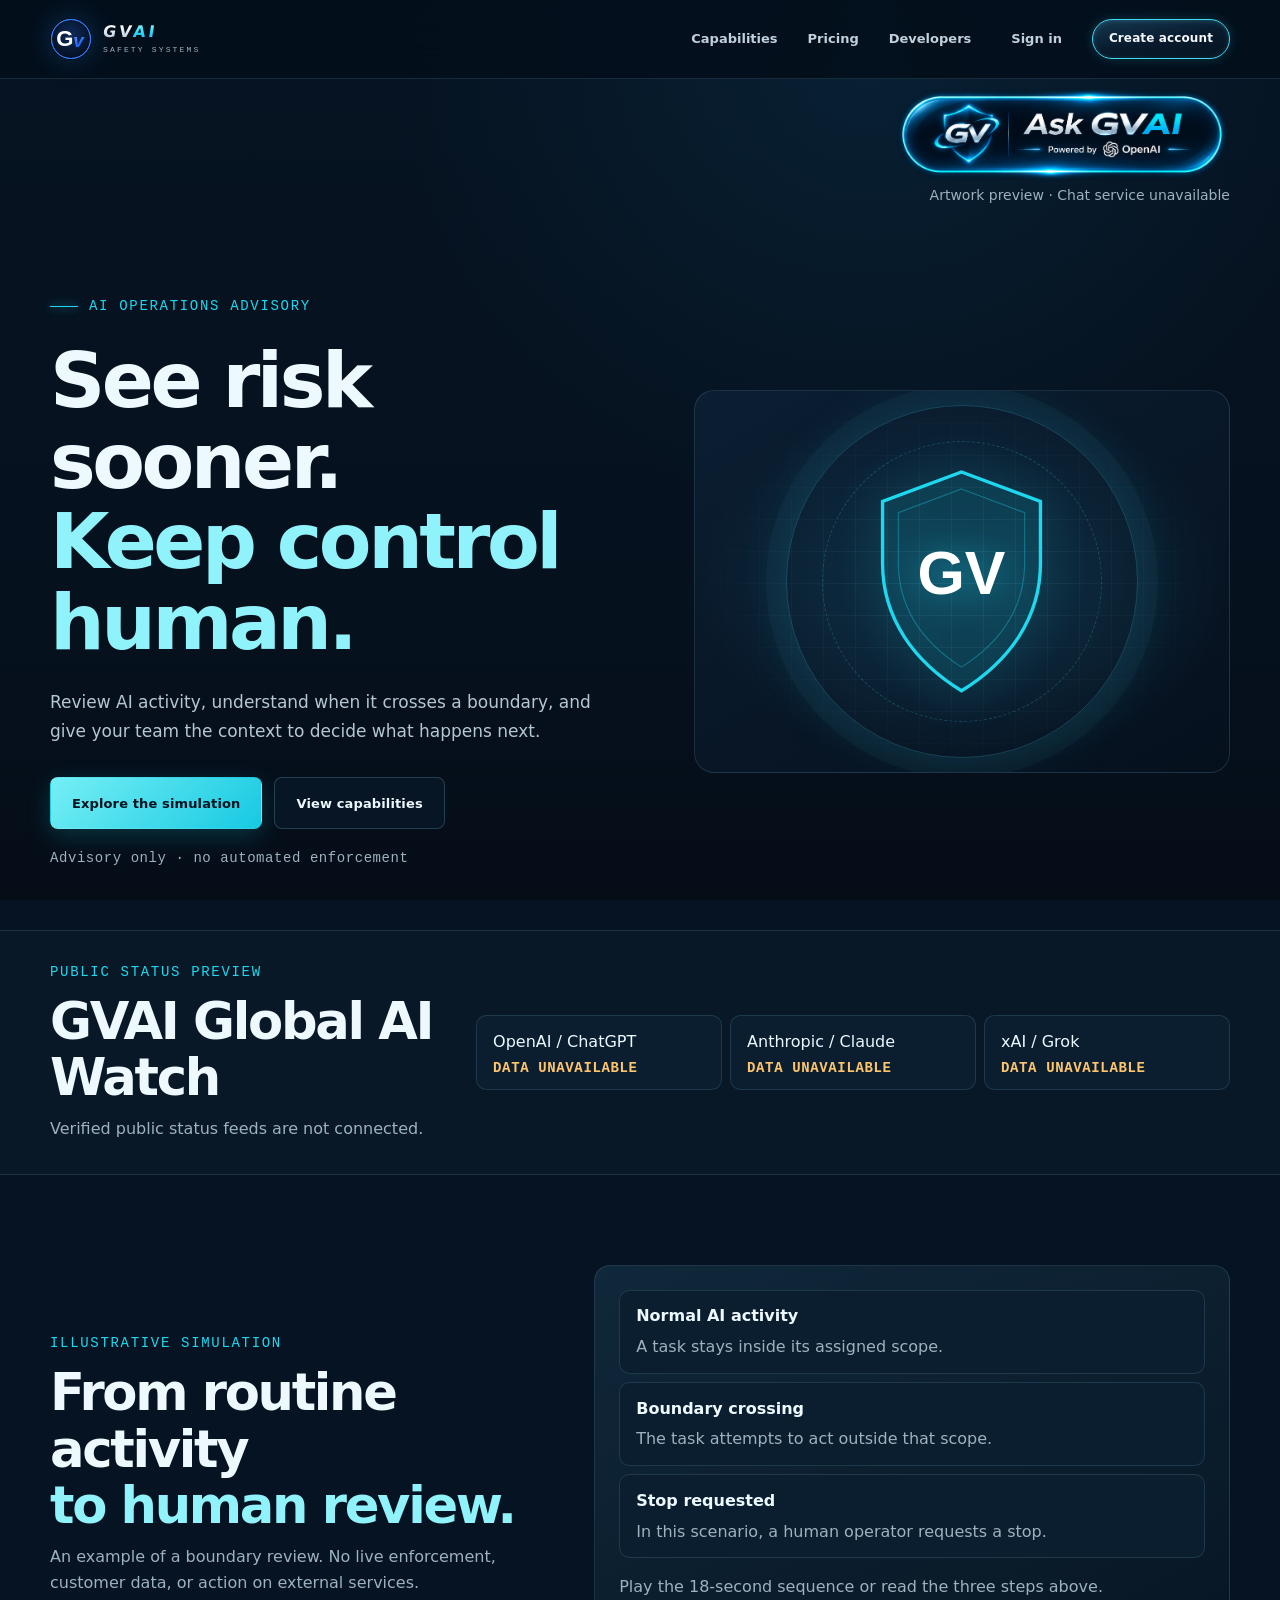
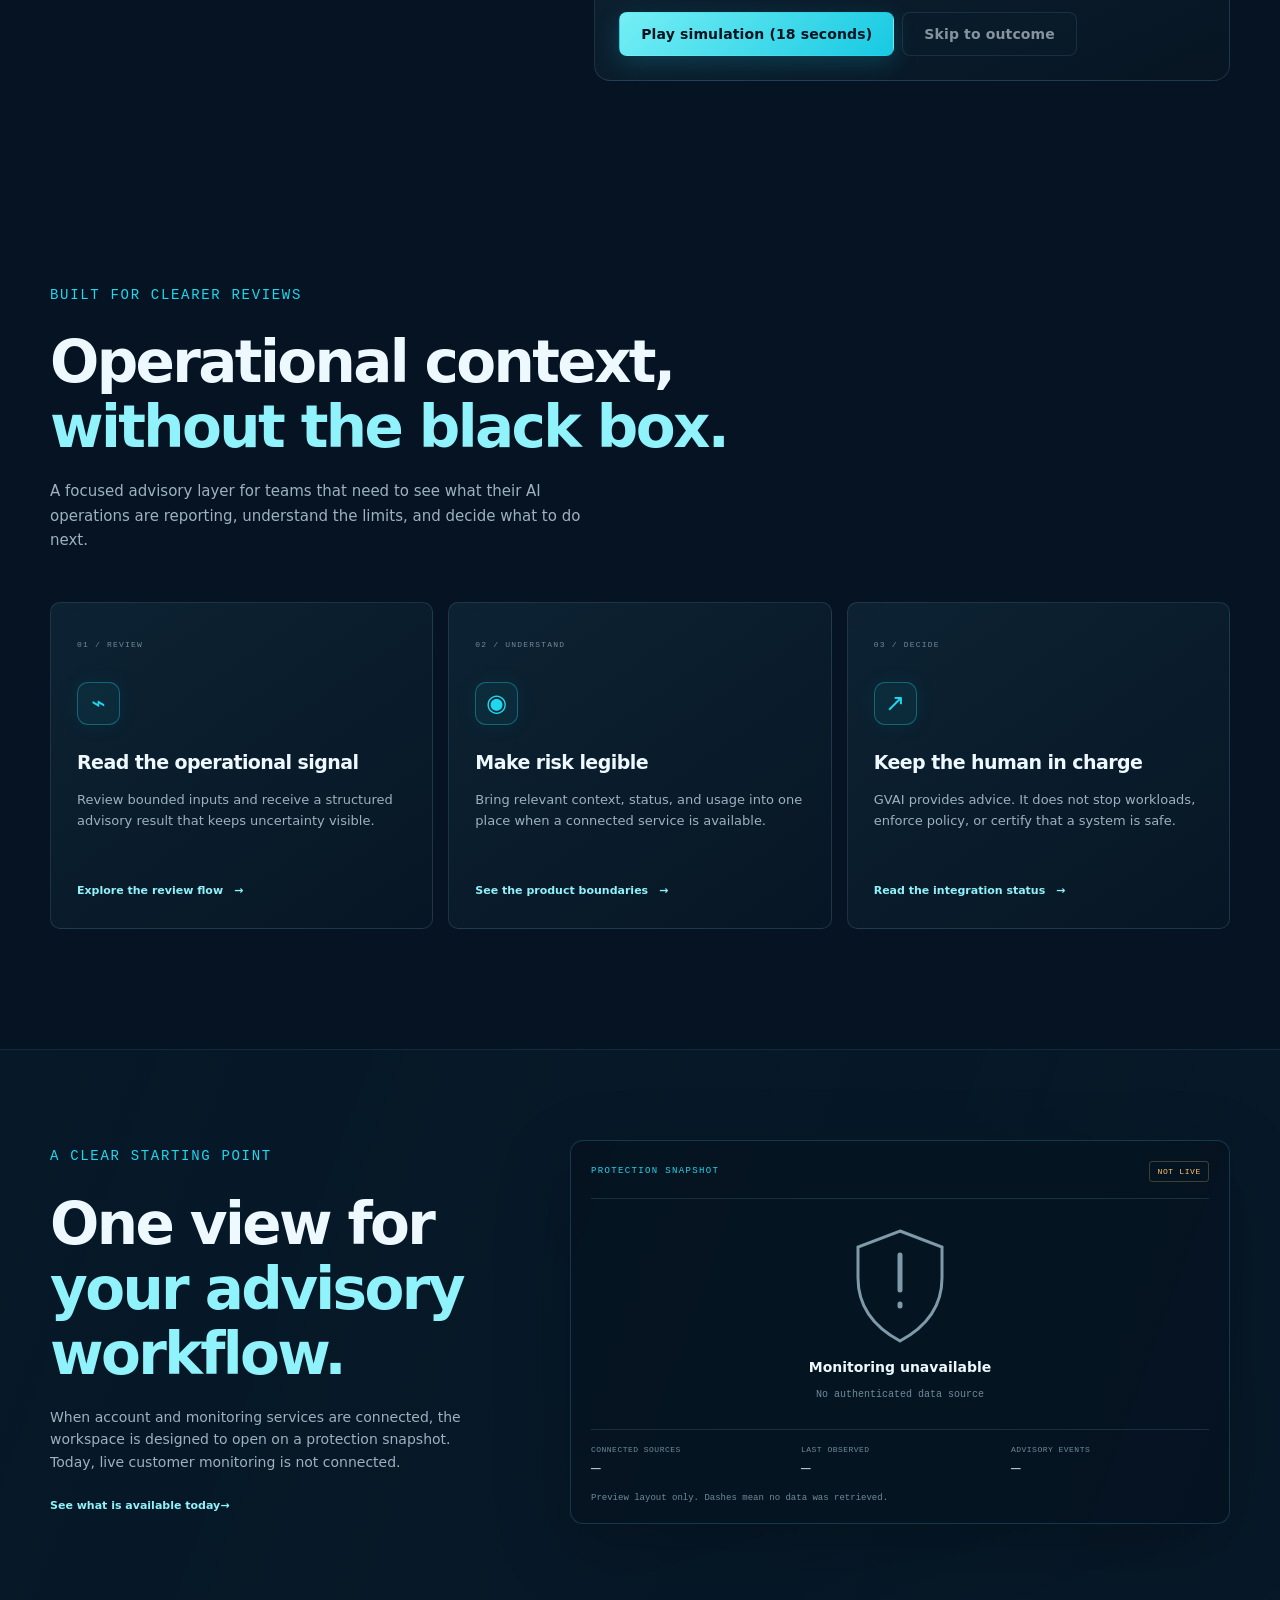
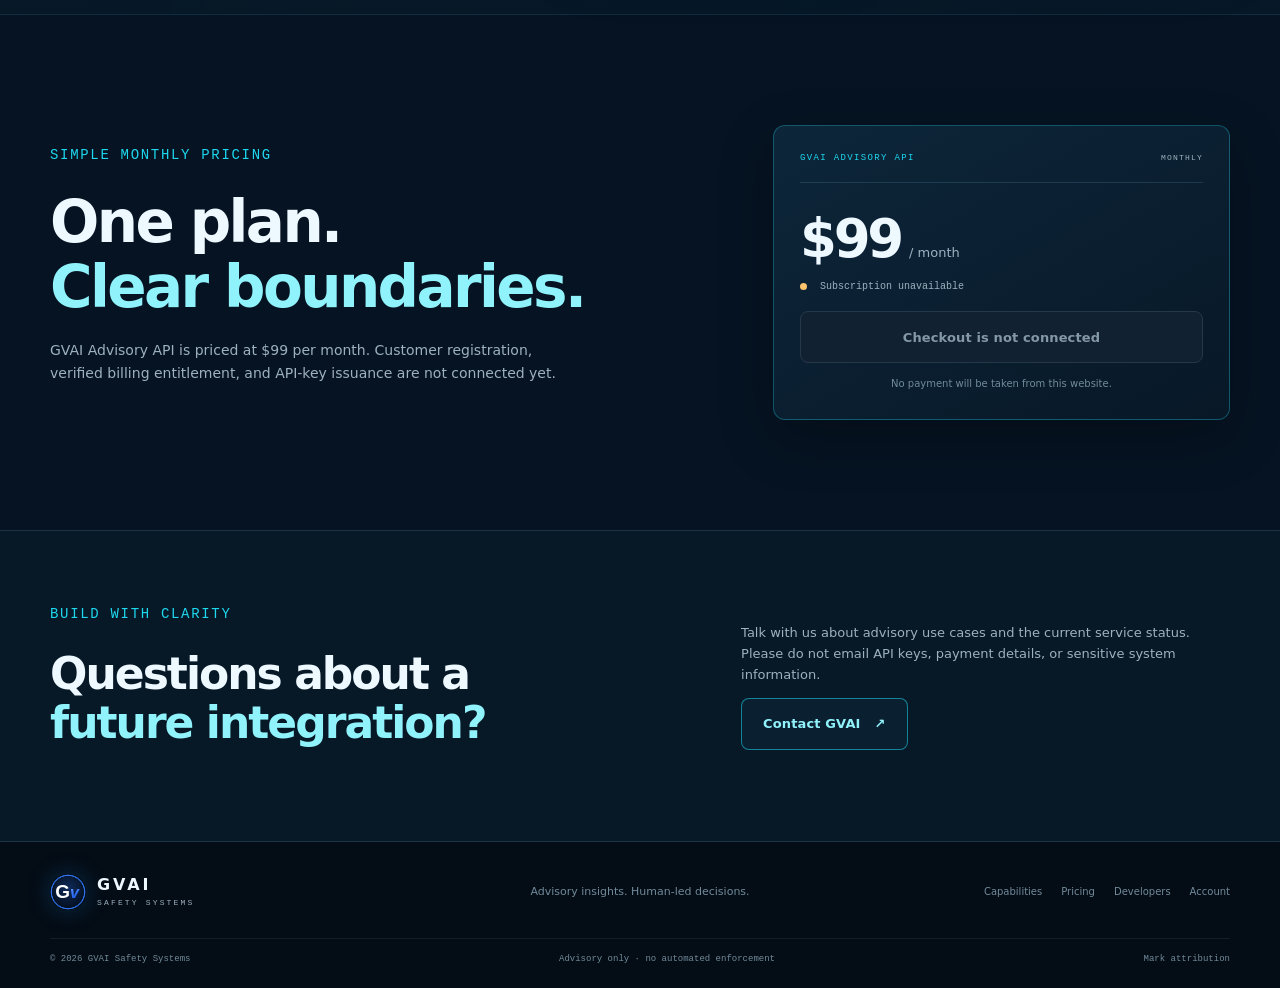
==== commit 203a7b48: "Preserve approved Ask GVAI homepage header" ====
--- a/index.html
+++ b/index.html
@@ -20,7 +20,7 @@
     <div class="nav-wrap">
       <a class="brand" href="index.html" aria-label="GVAI Safety Systems home">
         <img src="assets/gvai-mark.svg" width="42" height="42" alt="">
-        <span><b>GVAI</b><small>SAFETY SYSTEMS</small></span>
+        <span><b class="nav-wordmark"><span class="nav-wordmark-gv">GV</span><span class="nav-wordmark-ai">AI</span></b><small>SAFETY SYSTEMS</small></span>
       </a>
       <button class="menu-toggle" type="button" aria-expanded="false" aria-controls="primary-nav">
         <span class="sr-only">Open navigation</span><i></i><i></i>
@@ -36,6 +36,12 @@
   </header>
 
   <main id="main">
+    <div class="section-wrap ask-gvai-hero">
+      <button class="button ask-gvai-button" type="button" disabled aria-label="Ask GVAI" aria-haspopup="dialog" aria-controls="ask-gvai-chat" aria-describedby="ask-gvai-status" data-ask-open>
+        <img src="assets/ask-gvai-button-isolated.png" alt="" width="1623" height="451">
+      </button>
+      <p id="ask-gvai-status">Artwork preview · Chat service unavailable</p>
+    </div>
     <section class="hero watch-hero section-wrap" aria-labelledby="hero-title">
       <div class="hero-copy">
         <p class="eyebrow"><span class="eyebrow-line"></span> AI OPERATIONS ADVISORY</p>
@@ -168,6 +174,43 @@
     </div>
     <div class="section-wrap footer-bottom"><span>© <span data-year>2026</span> GVAI Safety Systems</span><span>Advisory only · no automated enforcement</span><a href="assets/GvAI-MIT-LICENSE.txt">Mark attribution</a></div>
   </footer>
+  <dialog class="ask-chat" id="ask-gvai-chat" aria-labelledby="ask-chat-title" aria-describedby="ask-chat-summary">
+    <div class="ask-chat-head">
+      <div class="ask-chat-brand">
+        <h2 id="ask-chat-title">
+          <img src="assets/ask-gvai-chat-brand.png" alt="Ask GVAI" width="1134" height="304">
+        </h2>
+        <p id="ask-chat-summary">Chat preview · AI responses unavailable</p>
+      </div>
+      <button class="button button-quiet ask-chat-close" type="button" data-ask-close aria-label="Close Ask GVAI">Close</button>
+    </div>
+
+    <div class="ask-chat-conversation" role="region" aria-label="Conversation preview" tabindex="0">
+      <div>
+        <h3>No conversation yet</h3>
+        <p>Try the composer below. The chat service is coming soon. This preview keeps your draft on this page and sends nothing.</p>
+      </div>
+    </div>
+
+    <form class="ask-chat-form" method="dialog" novalidate>
+      <label for="ask-chat-input">Your message</label>
+      <textarea id="ask-chat-input" rows="3" maxlength="2000" aria-describedby="ask-chat-count" placeholder="Write a message"></textarea>
+      <div class="ask-chat-actions">
+        <button class="button button-quiet ask-chat-voice" type="button" disabled aria-label="Voice input unavailable">
+          <svg width="20" height="20" viewBox="0 0 24 24" fill="none" stroke="currentColor" stroke-width="1.75" stroke-linecap="round" aria-hidden="true" focusable="false">
+            <rect x="9" y="3" width="6" height="12" rx="3"/>
+            <path d="M5 11v1a7 7 0 0 0 14 0v-1m-7 8v3m-3 0h6"/>
+          </svg>
+          Voice unavailable
+        </button>
+        <span id="ask-chat-count">0 / 2,000</span>
+        <button class="button button-primary" type="submit">Send</button>
+      </div>
+      <p class="ask-chat-feedback" data-ask-feedback role="status"></p>
+    </form>
+
+    <p class="ask-chat-attribution"><span class="ask-chat-logo-slot">Official logo slot</span> “Powered by OpenAI” attribution preview · Integration pending</p>
+  </dialog>
   <script src="site.js" defer></script>
 </body>
 </html>
--- a/site.css
+++ b/site.css
@@ -19,6 +19,22 @@
 .brand span{display:grid;line-height:1.1;letter-spacing:.1em}
 .brand b{font:800 16px/1 var(--display);letter-spacing:.18em}
 .brand small{margin-top:6px;font:500 8px/1 var(--mono);letter-spacing:.27em;color:var(--muted)}
+
+/* The homepage wordmark keeps the existing brand's font metrics. */
+.nav-wordmark { transform: skewX(-9deg); }
+.brand .nav-wordmark span { display: inline; font: inherit; letter-spacing: inherit; }
+.nav-wordmark-gv { color: #f0f5ff; }
+.nav-wordmark-ai { color: #25ddff; }
+
+@supports (background-clip: text) {
+  .nav-wordmark-gv, .nav-wordmark-ai { background-clip: text; color: transparent; }
+  .nav-wordmark-gv { background-image: linear-gradient(#fff 20%, #d6e0eb 60%, #9baec3); }
+  .nav-wordmark-ai { background-image: linear-gradient(#84f4ff 14%, #21d9f8 58%, #54a5ff); }
+}
+
+@media (forced-colors: active) {
+  .nav-wordmark-gv, .nav-wordmark-ai { background-image: none; color: LinkText; }
+}
 .primary-nav{display:flex;align-items:center;gap:30px}
 .primary-nav>a:not(.button){font-size:13px;font-weight:600;color:#c1d0da}
 .primary-nav>a:not(.button):hover{color:var(--cyan)}
@@ -28,6 +44,26 @@
 .button:hover{transform:translateY(-2px)}
 .button-primary{color:#04131f;background:linear-gradient(135deg,#75eff5,#17c9e2);box-shadow:0 7px 24px rgba(20,207,232,.2)}
 .button-primary:hover{color:#04131f;box-shadow:0 10px 34px rgba(20,207,232,.34)}
+
+/* Match the Ask GVAI launcher's navy glass and cyan edge on the homepage. */
+.watch-home .primary-nav .button[href="signup.html"] {
+  border-color: #42d9f4;
+  border-radius: 999px;
+  background: linear-gradient(170deg, #153850, #081a2c 54%, #071421);
+  box-shadow: inset 0 1px 5px rgba(115, 222, 250, .2), 0 0 12px rgba(30, 216, 239, .2);
+  color: #f4f8ff;
+  transition: border-color .18s ease, box-shadow .18s ease;
+}
+
+.watch-home .primary-nav .button[href="signup.html"]:hover {
+  transform: none;
+  border-color: #a0f5ff;
+  box-shadow: inset 0 1px 7px rgba(115, 222, 250, .32), 0 0 17px rgba(30, 216, 239, .36);
+}
+
+@media (prefers-reduced-motion: reduce) {
+  .watch-home .primary-nav .button[href="signup.html"] { transition: none; }
+}
 .button-small{min-height:40px;padding:0 16px;font-size:12px}
 .button-quiet{border-color:rgba(121,199,222,.24);color:var(--text);background:rgba(11,30,46,.52)}
 .button-outline{border-color:rgba(30,216,239,.54);color:var(--cyan-soft);background:rgba(12,35,52,.7)}
@@ -337,3 +373,161 @@
 @media (prefers-reduced-motion: reduce) {
   .watch-shield { animation: none; }
 }
+
+/* Homepage Ask GVAI availability */
+.ask-gvai-hero {
+  display: grid;
+  justify-items: end;
+  gap: .2rem;
+  padding-block: .55rem 0;
+}
+
+.ask-gvai-hero p {
+  margin: 0;
+  color: var(--muted);
+  font-size: .875rem;
+  text-align: right;
+}
+
+.ask-gvai-hero .ask-gvai-button {
+  display: block;
+  width: min(100%, 21rem);
+  min-height: 44px;
+  padding: 0;
+  border: 0;
+  border-radius: 999px;
+  background: transparent;
+}
+
+.ask-gvai-button img {
+  display: block;
+  width: 100%;
+  height: auto;
+}
+
+.ask-gvai-hero .ask-gvai-button:hover { transform: none; }
+.ask-gvai-hero .ask-gvai-button:enabled:hover { filter: brightness(1.14); }
+.ask-gvai-hero .ask-gvai-button:focus-visible { outline-offset: 2px; }
+
+@media (max-width: 700px) {
+  /* The existing mobile menu overlays the page while expanded. */
+  .site-header:has(.primary-nav.is-open) + main .ask-gvai-hero { visibility: hidden; }
+}
+
+@media (prefers-reduced-motion: reduce) {
+  .ask-gvai-hero .ask-gvai-button { transition: none; }
+}
+
+/* Ask GVAI local chat preview */
+.ask-gvai-hero .ask-gvai-button:enabled { cursor: pointer; }
+
+.ask-chat {
+  width: min(100% - 2rem, 38rem);
+  max-width: none;
+  max-height: calc(100% - 2rem);
+  max-height: calc(100dvh - 2rem);
+  padding: 0;
+  overflow: auto;
+  border: 1px solid rgba(30, 216, 239, .38);
+  border-radius: 1rem;
+  color: var(--text);
+  background: #0a1c2d;
+  box-shadow: 0 24px 75px rgba(0, 0, 0, .55);
+}
+
+.ask-chat[open] {
+  display: grid;
+  grid-template-rows: auto minmax(6rem, 1fr) auto auto;
+}
+
+.ask-chat::backdrop { background: rgba(2, 10, 19, .78); }
+body:has(.ask-chat[open]) { overflow: hidden; }
+
+.ask-chat-head {
+  display: flex;
+  align-items: center;
+  gap: .75rem;
+  padding: 1rem;
+  border-bottom: 1px solid var(--line);
+}
+
+.ask-chat-brand { min-width: 0; }
+.ask-chat-brand h2 { margin: 0 0 .25rem; }
+.ask-chat-brand img {
+  display: block;
+  width: min(100%, 18rem);
+  height: auto;
+}
+.ask-chat-head p, .ask-chat-conversation p { margin: 0; color: var(--muted); }
+.ask-chat-head p { font-size: .875rem; }
+.ask-chat-close { margin-left: auto; flex-shrink: 0; }
+
+.ask-chat-conversation {
+  display: grid;
+  min-height: 6rem;
+  height: min(32dvh, 15rem);
+  overflow: auto;
+  overscroll-behavior: contain;
+  padding: 1rem;
+  background: #071524;
+}
+
+.ask-chat-conversation div { margin: auto; max-width: 23rem; text-align: center; }
+.ask-chat-conversation h3 { margin: 0 0 .35rem; font-size: 1.125rem; }
+.ask-chat-conversation:focus-visible { outline-offset: -4px; }
+
+.ask-chat-form {
+  display: grid;
+  gap: .5rem;
+  padding: 1rem;
+  border-top: 1px solid var(--line);
+}
+
+.ask-chat-form label { font-size: .875rem; font-weight: 700; }
+
+.ask-chat-form textarea {
+  width: 100%;
+  min-height: 4.5rem;
+  max-height: 12rem;
+  padding: .65rem .8rem;
+  resize: vertical;
+  border: 1px solid var(--line);
+  border-radius: .55rem;
+  color: var(--text);
+  background: #051321;
+}
+
+.ask-chat-actions { display: flex; align-items: center; flex-wrap: wrap; gap: .5rem; }
+.ask-chat-actions .button, .ask-chat-close { min-height: 44px; padding-inline: .85rem; }
+.ask-chat-actions [type="submit"] { margin-left: auto; }
+.ask-chat-voice:disabled { color: var(--muted); cursor: default; transform: none; }
+.ask-chat-voice svg { flex: none; }
+#ask-chat-count { color: var(--muted); font-size: .875rem; }
+.ask-chat-feedback { margin: 0; color: var(--amber); font-size: .875rem; }
+
+.ask-chat-attribution {
+  display: flex;
+  flex-wrap: wrap;
+  align-items: center;
+  gap: .4rem .65rem;
+  margin: 0;
+  padding: .65rem 1rem;
+  border-top: 1px solid var(--line);
+  color: var(--muted);
+  font-size: .8125rem;
+}
+
+.ask-chat-logo-slot {
+  padding: .1rem .4rem;
+  border: 1px dashed currentColor;
+  border-radius: .25rem;
+}
+
+@media (max-width: 540px) {
+  .ask-chat {
+    width: calc(100% - 1rem);
+    max-height: calc(100dvh - 1rem);
+  }
+
+  .ask-chat-head, .ask-chat-form, .ask-chat-conversation, .ask-chat-attribution { padding: .75rem; }
+}
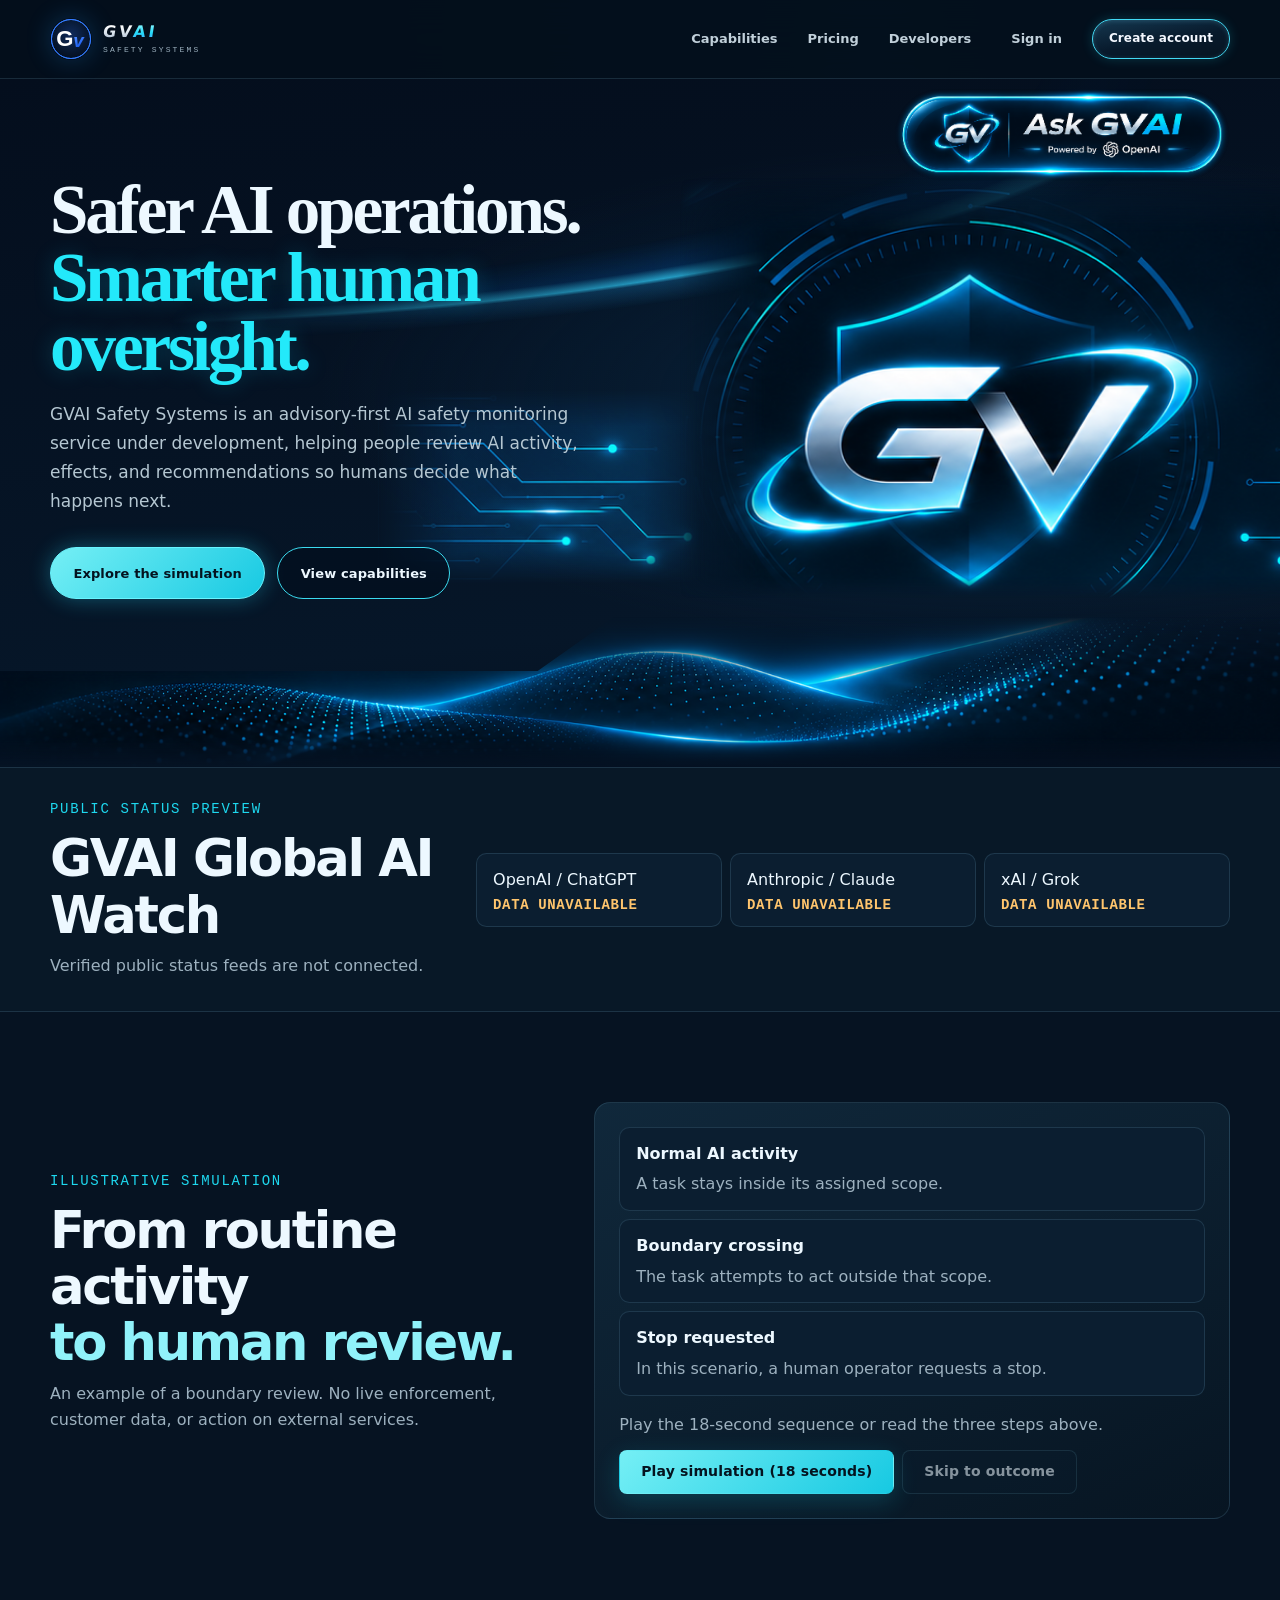
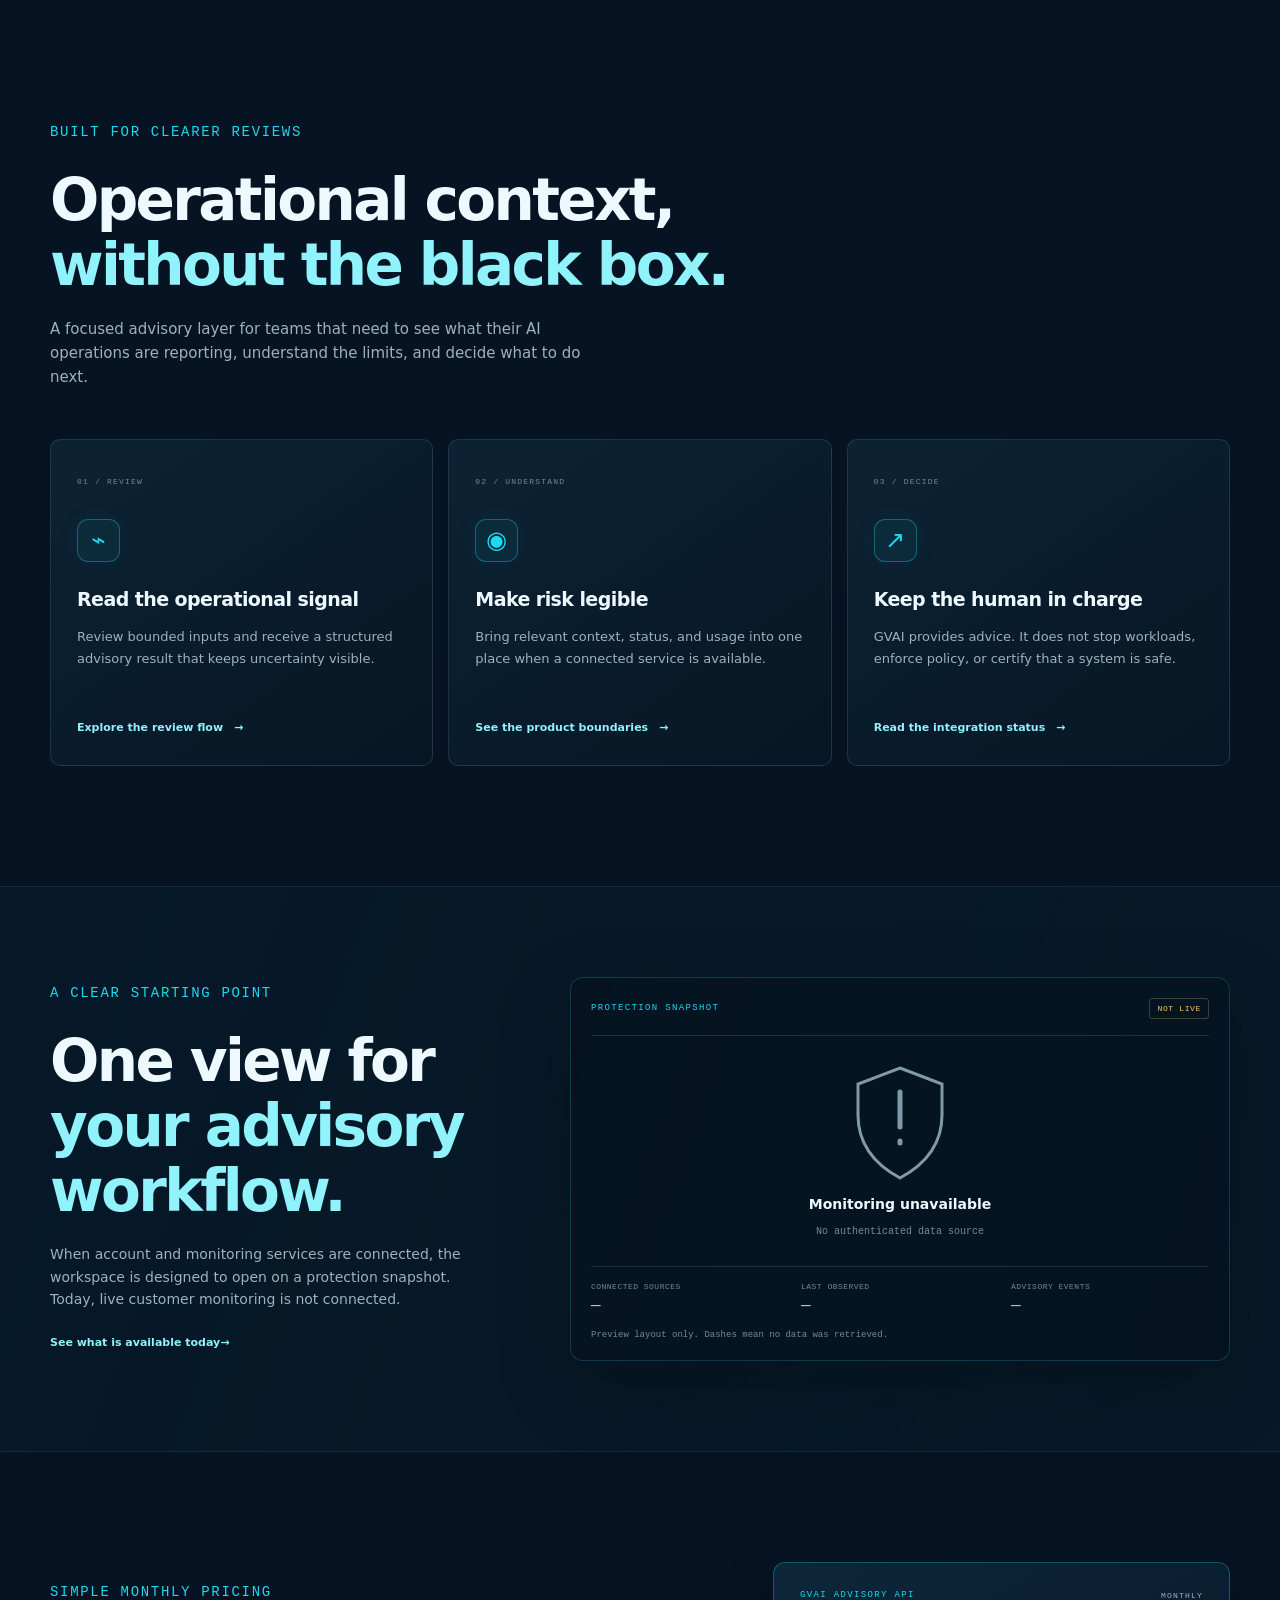
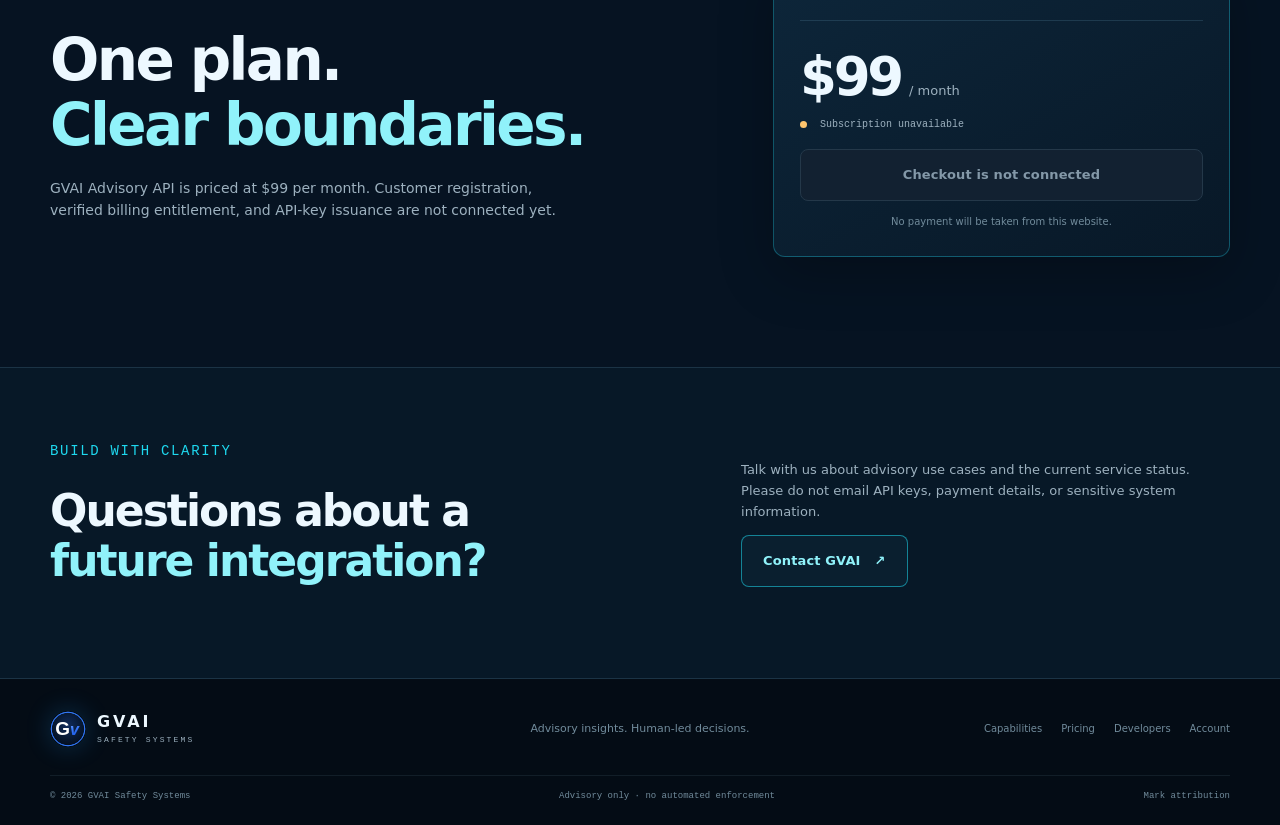
==== commit 95be48e1: "Preserve approved cinematic GVAI homepage" ====
--- a/index.html
+++ b/index.html
@@ -36,34 +36,27 @@
   </header>
 
   <main id="main">
-    <div class="section-wrap ask-gvai-hero">
-      <button class="button ask-gvai-button" type="button" disabled aria-label="Ask GVAI" aria-haspopup="dialog" aria-controls="ask-gvai-chat" aria-describedby="ask-gvai-status" data-ask-open>
-        <img src="assets/ask-gvai-button-isolated.png" alt="" width="1623" height="451">
-      </button>
-      <p id="ask-gvai-status">Artwork preview · Chat service unavailable</p>
-    </div>
-    <section class="hero watch-hero section-wrap" aria-labelledby="hero-title">
-      <div class="hero-copy">
-        <p class="eyebrow"><span class="eyebrow-line"></span> AI OPERATIONS ADVISORY</p>
-        <h1 id="hero-title">See risk sooner.<br><em>Keep control human.</em></h1>
-        <p class="hero-lede">Review AI activity, understand when it crosses a boundary, and give your team the context to decide what happens next.</p>
-        <div class="hero-actions">
-          <a class="button button-primary" href="#simulation">Explore the simulation</a>
-          <a class="button button-quiet" href="features.html">View capabilities</a>
-        </div>
-        <p class="hero-note">Advisory only · no automated enforcement</p>
-      </div>
-      <div class="watch-visual" aria-hidden="true">
-        <div class="watch-rings"></div>
-        <div class="watch-shield">
-          <svg viewBox="0 0 180 210" focusable="false">
-            <path d="M90 8 160 34v55c0 49-28 87-70 113C48 176 20 138 20 89V34L90 8Z" fill="rgba(15,211,241,.07)" stroke="currentColor" stroke-width="3"/>
-            <path d="M90 23 146 44v44c0 39-20 70-56 93-36-23-56-54-56-93V44l56-21Z" fill="none" stroke="currentColor" stroke-opacity=".34"/>
-            <text x="90" y="116" text-anchor="middle" fill="white" font-family="Arial,sans-serif" font-size="54" font-weight="700">GV</text>
-          </svg>
-        </div>
-      </div>
-    </section>
+    <div class="watch-masthead">
+      <div class="section-wrap ask-gvai-hero">
+        <button class="button ask-gvai-button" type="button" disabled aria-label="Ask GVAI" aria-haspopup="dialog" aria-controls="ask-gvai-chat" aria-describedby="ask-gvai-status" data-ask-open>
+          <img src="assets/ask-gvai-button-isolated.png" alt="" width="1623" height="451">
+        </button>
+        <p id="ask-gvai-status" class="sr-only">Artwork preview · Chat service unavailable</p>
+      </div>
+      <section class="hero watch-hero section-wrap" aria-labelledby="hero-title">
+        <div class="hero-copy">
+          <h1 id="hero-title">Safer AI operations. <em>Smarter human oversight.</em></h1>
+          <p class="hero-lede">GVAI Safety Systems is an advisory-first AI safety monitoring service under development, helping people review AI activity, effects, and recommendations so humans decide what happens next.</p>
+          <div class="hero-actions">
+            <a class="button button-primary" href="#simulation">Explore the simulation</a>
+            <a class="button button-quiet" href="features.html">View capabilities</a>
+          </div>
+        </div>
+        <div class="watch-visual" aria-hidden="true">
+          <div class="watch-shield"></div>
+        </div>
+      </section>
+    </div>
 
     <section class="watch-band" aria-labelledby="watch-title">
       <div class="section-wrap watch-band-inner">
--- a/site.css
+++ b/site.css
@@ -221,75 +221,172 @@
 @media(prefers-reduced-motion:reduce){*,*::before,*::after{scroll-behavior:auto!important;animation-duration:.01ms!important;animation-iteration-count:1!important;transition-duration:.01ms!important}}
 
 /* Global AI Watch homepage */
+.watch-masthead {
+  --watch-art: url("assets/Coming%20Soon.png");
+  position: relative;
+  isolation: isolate;
+  overflow: clip;
+  background:
+    radial-gradient(ellipse at 78% 46%, #08223a 0%, transparent 48%),
+    linear-gradient(175deg, #040e1d, #061628 76%, #040f1f);
+}
+
+.watch-masthead::before,
+.watch-masthead::after {
+  content: "";
+  position: absolute;
+  z-index: -1;
+  pointer-events: none;
+}
+
+/* A curved highlight leads from the headline toward the launcher. */
+.watch-masthead::before {
+  inset: 0 0 auto;
+  height: clamp(9rem, 23vw, 19rem);
+  background:
+    radial-gradient(ellipse 96% 100% at 3% -10%,
+      transparent 82%, rgba(0, 121, 245, .18) 90%, rgba(49, 208, 255, .72) 93%,
+      rgba(34, 168, 250, .23) 94%, transparent 100%);
+  mask-image: linear-gradient(108deg, transparent 18%, #000 53%, transparent 84%);
+}
+
+/* Bottom 197 pixels of the reference, cut above the small left-side disclosure. */
+.watch-masthead::after {
+  inset: auto auto 0 50%;
+  width: max(100%, 40rem);
+  aspect-ratio: 1672 / 197;
+  transform: translateX(-50%);
+  background: var(--watch-art) center bottom / 100% auto no-repeat;
+  clip-path: polygon(0 36%, 42% 36%, 48% 0, 100% 0, 100% 100%, 0 100%);
+  mask-image: linear-gradient(transparent, #000 44%, #000 80%, transparent);
+}
+
 .watch-home .watch-hero {
   grid-template-columns: minmax(0, 1fr);
   gap: 1.5rem;
   min-height: 0;
-  padding-block: clamp(3rem, 7vw, 6rem) 2rem;
+  padding-block: 1rem clamp(5rem, 12vw, 10.5rem);
 }
 
 .watch-home .watch-hero::before { content: none; }
-.watch-home .watch-hero h1 { font-size: clamp(2.65rem, 6vw, 5rem); }
-.watch-home .hero-note { font-size: .875rem; }
+
+.watch-home .watch-hero h1 {
+  margin-block: 0 1.15rem;
+  font: 700 clamp(2.45rem, 5.4vw, 5rem) / .99 Georgia, "Times New Roman", serif;
+  letter-spacing: -.045em;
+  text-wrap: balance;
+}
+
+.watch-home .watch-hero h1 em {
+  display: block;
+  color: #23e9fa;
+  font-style: normal;
+  text-shadow: 0 0 1.4rem rgba(27, 206, 255, .23);
+}
+
+.watch-home .watch-hero .hero-lede { max-width: 34rem; }
+
+.watch-hero .hero-actions .button {
+  max-width: 100%;
+  padding-inline: clamp(1rem, 2vw, 1.4rem);
+  border-radius: 999px;
+  text-align: center;
+}
+
+.watch-hero .hero-actions .button-primary {
+  border-color: #68f5ff;
+  box-shadow: 0 0 1.35rem rgba(32, 220, 255, .33);
+}
+
+.watch-hero .hero-actions .button-quiet {
+  border-color: #3bdbef;
+  background-color: rgba(2, 15, 30, .65);
+}
 .watch-home .eyebrow { font-size: .875rem; letter-spacing: .12em; }
 
 .watch-visual {
   position: relative;
-  display: grid;
-  place-items: center;
-  min-width: 0;
-  aspect-ratio: 7 / 5;
-  isolation: isolate;
-  overflow: hidden;
-  border: 1px solid var(--line);
-  border-radius: 1.25rem;
-  background:
-    radial-gradient(ellipse at center, #10364b, transparent 70%),
-    linear-gradient(150deg, #0b1e32, #06101d);
-}
-
+  width: min(86%, 37rem);
+  justify-self: center;
+  aspect-ratio: 530 / 405;
+  pointer-events: none;
+}
+
+.watch-shield {
+  position: absolute;
+  inset: 0 -58.87% 0 0;
+  z-index: 1;
+  /* One continuous crop from (830, 140) to (1672, 545) keeps the right circuitry attached. */
+  background: var(--watch-art) right 26.12% / 198.57% auto no-repeat;
+  mask-image:
+    linear-gradient(to right, transparent, #000 10%, #000 78%, transparent),
+    linear-gradient(to bottom, transparent, #000 13%, #000 95%, transparent);
+  mask-composite: intersect;
+}
+
+/* Mirror the approved circuitry on the left and feather it into the hero lighting. */
 .watch-visual::before {
   content: "";
   position: absolute;
-  inset: 0;
-  background-image: linear-gradient(var(--line) 1px, transparent 1px),
-    linear-gradient(90deg, var(--line) 1px, transparent 1px);
-  background-size: 32px 32px;
-  mask-image: radial-gradient(ellipse, black, transparent 75%);
-  opacity: .65;
-}
-
-.watch-rings {
-  position: absolute;
-  width: 66%;
-  aspect-ratio: 1;
-  border: 1px solid rgba(73, 202, 229, .24);
-  border-radius: 50%;
-  box-shadow: 0 0 0 1.25rem rgba(73, 202, 229, .045), 0 0 60px rgba(30, 216, 239, .12);
-}
-
-.watch-rings::after {
-  content: "";
-  position: absolute;
-  inset: 10%;
-  border: 1px dashed rgba(73, 202, 229, .25);
-  border-radius: 50%;
-}
-
-.watch-shield {
-  position: relative;
-  width: 38%;
-  max-width: 13rem;
-  color: var(--cyan);
-  filter: drop-shadow(0 0 1.25rem rgba(30, 216, 239, .55));
-  animation: watch-shield-reveal 2.4s ease-out both;
-}
-
-.watch-shield svg { display: block; width: 100%; height: auto; }
-
-@keyframes watch-shield-reveal {
-  from { transform: translateY(.65rem); opacity: .65; }
-  to { transform: translateY(0); opacity: 1; }
+  top: 50.62%;
+  right: 96%;
+  width: 59%;
+  aspect-ratio: 312 / 186;
+  background: var(--watch-art) right 45.70% / 535.90% auto no-repeat;
+  mask-image:
+    linear-gradient(to right, transparent, #000 18%, #000 76%, transparent),
+    linear-gradient(to bottom, transparent, #000 19%, #000 83%, transparent);
+  mask-composite: intersect;
+  mix-blend-mode: screen;
+  transform: scaleX(-1);
+}
+
+@media (min-width: 760px) {
+  .watch-masthead {
+    display: grid;
+    grid-template-columns: minmax(0, 1fr);
+  }
+
+  /* Share the first row so the launcher stays at the top of the hero. */
+  .watch-masthead > .ask-gvai-hero,
+  .watch-masthead > .watch-hero { grid-area: 1 / 1; }
+
+  .watch-masthead > .ask-gvai-hero {
+    align-self: start;
+    pointer-events: none;
+  }
+
+  .watch-masthead .ask-gvai-button { pointer-events: auto; }
+
+  .watch-home .watch-hero {
+    grid-template-columns: minmax(0, 1fr) minmax(0, .95fr);
+    gap: clamp(1.5rem, 4vw, 4rem);
+    padding-block-start: clamp(1.5rem, 3vw, 2.5rem);
+  }
+
+  .watch-visual { width: min(100%, 37rem); }
+}
+
+/* On desktop, use usable viewport height to size the hero without capping its height. */
+@media (min-width: 1024px) {
+  .watch-home .watch-hero {
+    /* Move the composition and the bottom-anchored wave together. */
+    padding-block-start: calc(clamp(1.5rem, 3vw, 2.5rem) + clamp(3rem, 6.5vh, 4.5rem));
+    padding-block-start: calc(clamp(1.5rem, 3vw, 2.5rem) + clamp(3rem, 6.5dvh, 4.5rem));
+    /* Give the wave room after removing the note beneath the actions. */
+    padding-block-end: calc(clamp(3rem, 10vh, 9rem) + 4.875rem);
+    padding-block-end: calc(clamp(3rem, 10dvh, 9rem) + 4.875rem);
+  }
+
+  .watch-home .watch-hero h1 {
+    font-size: clamp(2.75rem, min(5.4vw, 8.25vh), 5rem);
+    font-size: clamp(2.75rem, min(5.4vw, 8.25dvh), 5rem);
+  }
+
+  .watch-visual {
+    width: min(100%, 37rem, 68vh);
+    width: min(100%, 37rem, 68dvh);
+  }
 }
 
 .watch-band {
@@ -365,28 +462,17 @@
 }
 
 @media (min-width: 900px) {
-  .watch-home .watch-hero { grid-template-columns: minmax(0, 1fr) minmax(0, .9fr); gap: 3rem; padding-bottom: 4rem; }
   .watch-band-inner { grid-template-columns: minmax(0, .8fr) minmax(0, 1.5fr); align-items: center; }
   .watch-demo { grid-template-columns: minmax(0, .9fr) minmax(0, 1.1fr); align-items: center; }
 }
 
-@media (prefers-reduced-motion: reduce) {
-  .watch-shield { animation: none; }
-}
-
 /* Homepage Ask GVAI availability */
 .ask-gvai-hero {
+  position: relative;
+  z-index: 3;
   display: grid;
   justify-items: end;
-  gap: .2rem;
   padding-block: .55rem 0;
-}
-
-.ask-gvai-hero p {
-  margin: 0;
-  color: var(--muted);
-  font-size: .875rem;
-  text-align: right;
 }
 
 .ask-gvai-hero .ask-gvai-button {
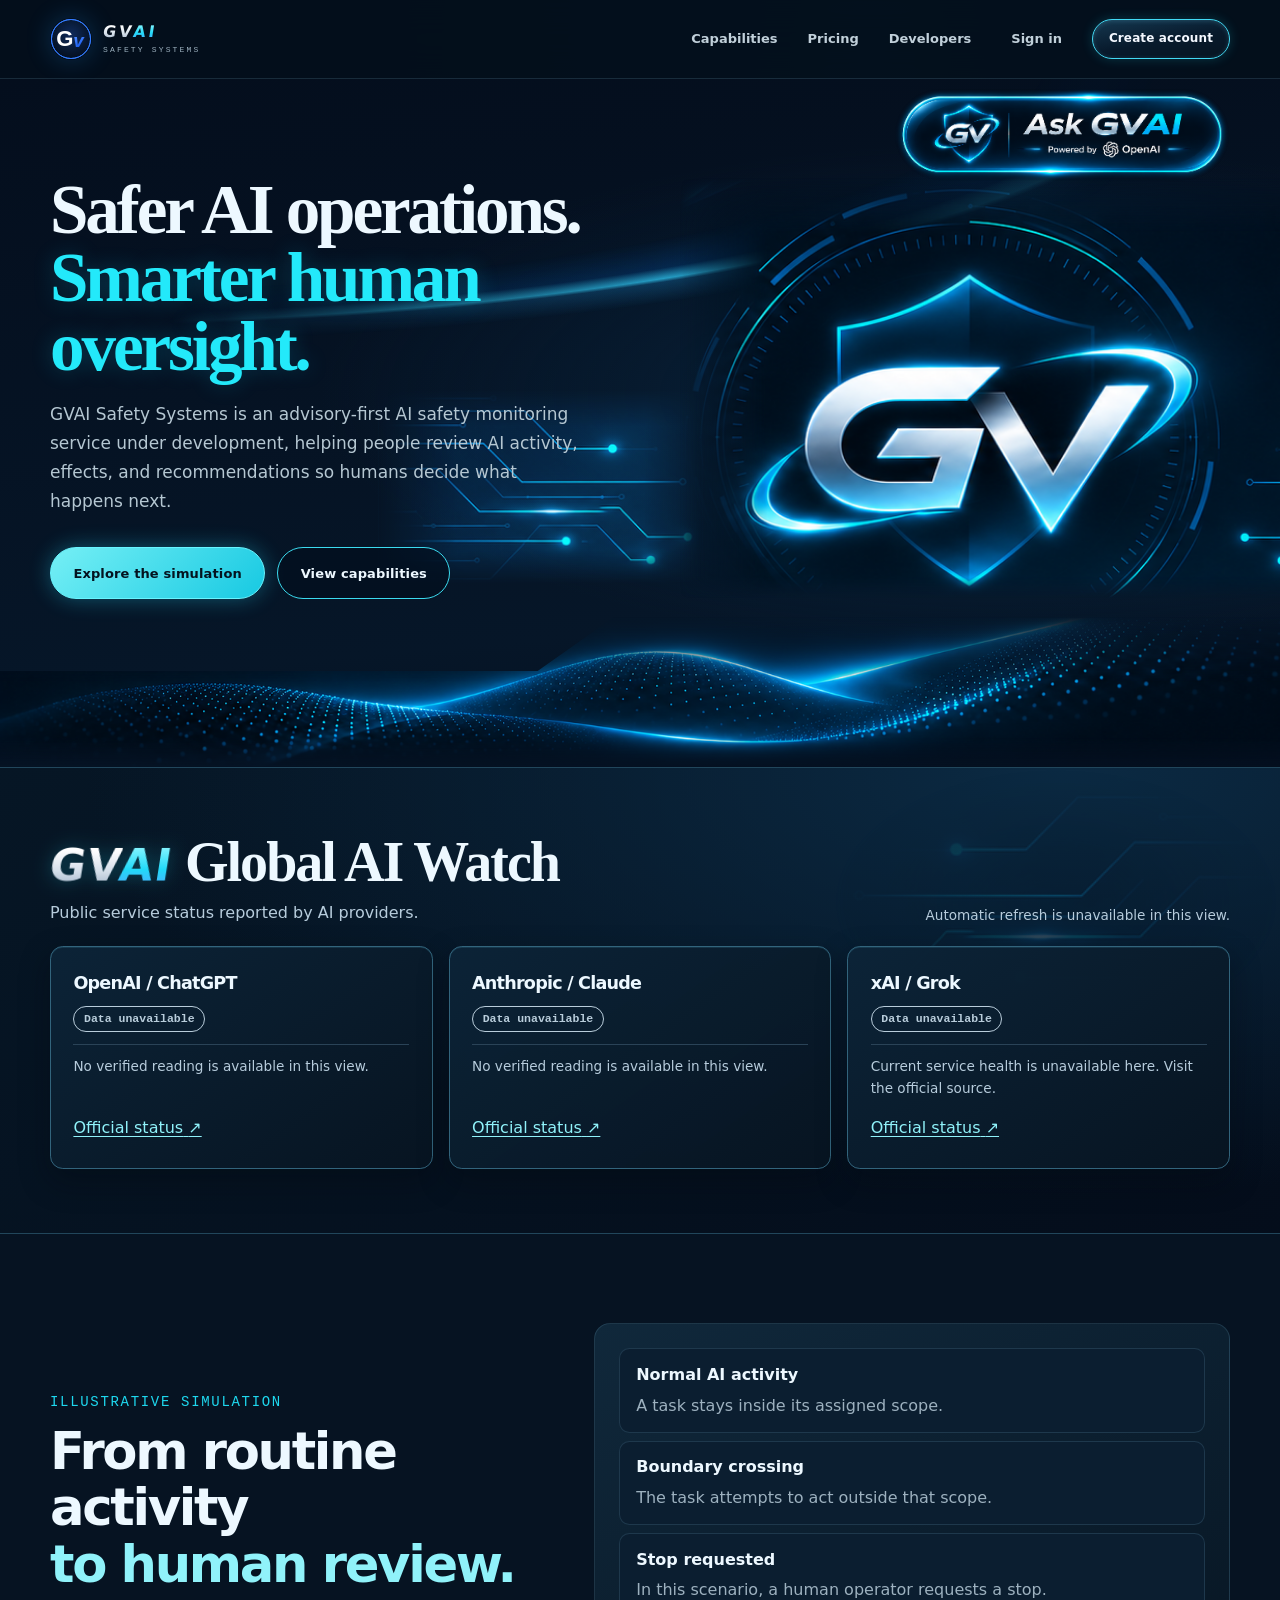
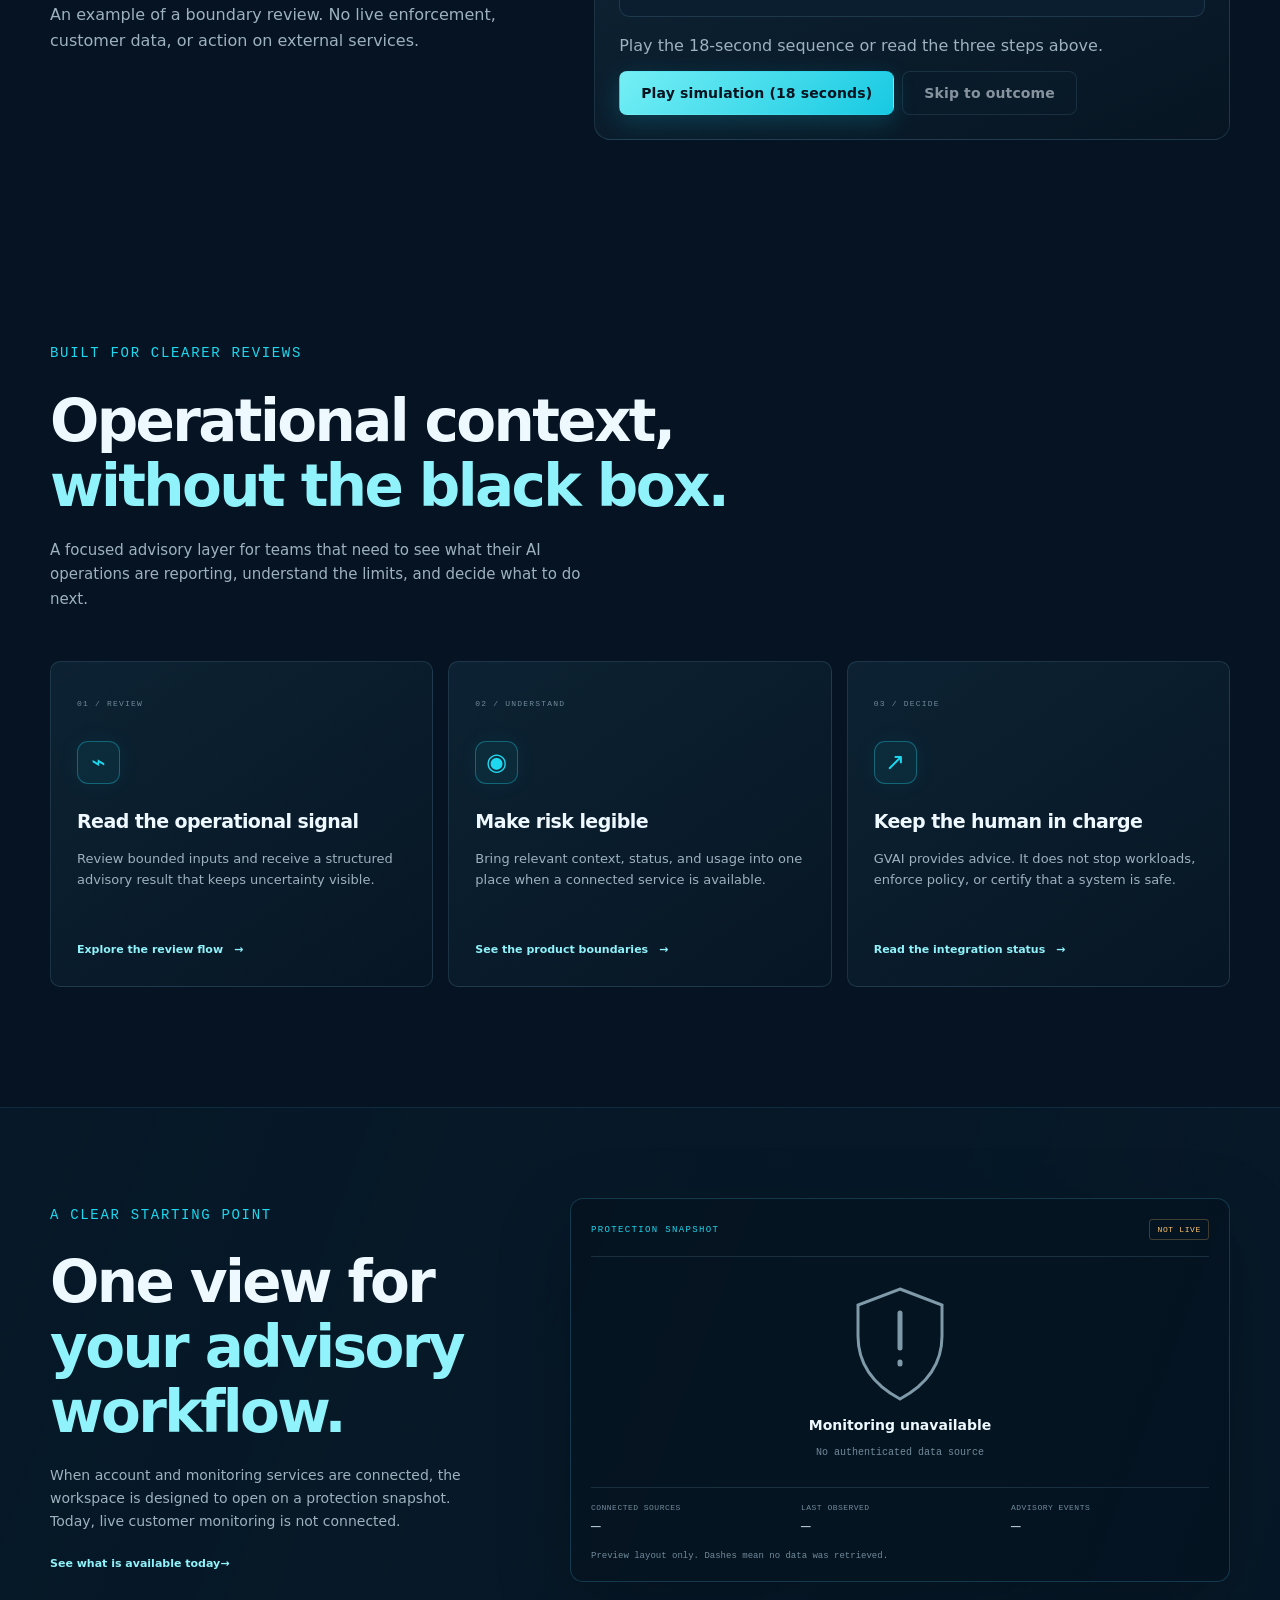
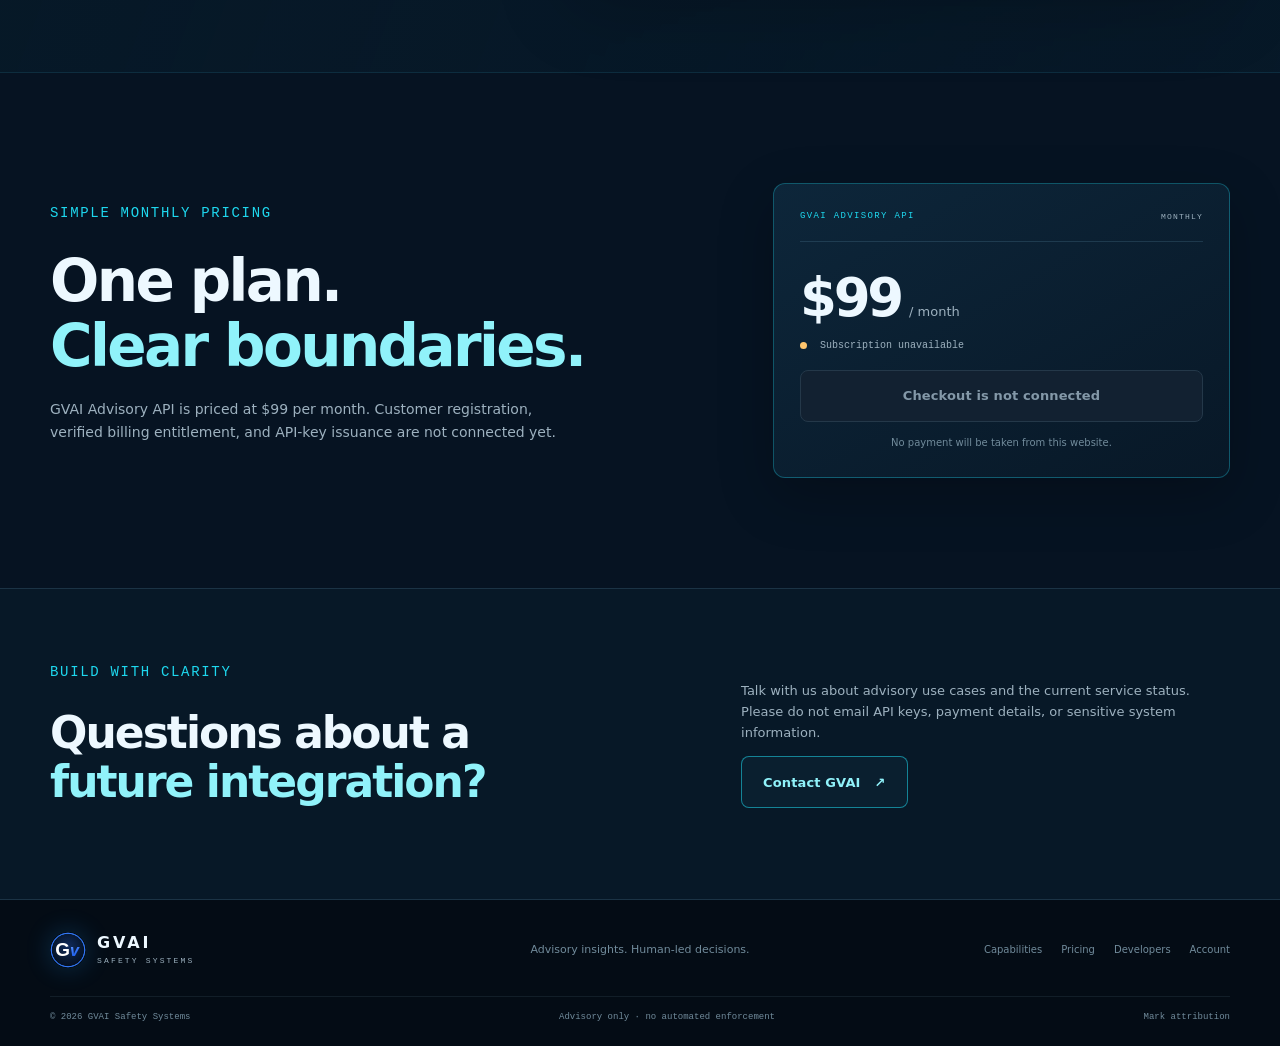
==== commit 99d6b8af: "Preserve GVAI workspace and Global AI Watch" ====
--- a/index.html
+++ b/index.html
@@ -12,6 +12,7 @@
   <link rel="canonical" href="https://gvaisafety.com/">
   <link rel="icon" type="image/svg+xml" href="assets/gvai-mark.svg">
   <link rel="stylesheet" href="site.css">
+  <link rel="stylesheet" href="global-ai-watch.css">
   <title>GVAI Safety Systems — clarity for AI operations</title>
 </head>
 <body class="watch-home">
@@ -58,18 +59,70 @@
       </section>
     </div>
 
-    <section class="watch-band" aria-labelledby="watch-title">
-      <div class="section-wrap watch-band-inner">
-        <div class="watch-band-heading">
-          <p class="eyebrow">PUBLIC STATUS PREVIEW</p>
-          <h2 id="watch-title">GVAI Global AI Watch</h2>
-          <p>Verified public status feeds are not connected.</p>
-        </div>
-        <ul class="watch-ticker" aria-label="Provider data availability">
-          <li><span>OpenAI / ChatGPT</span><strong>DATA UNAVAILABLE</strong></li>
-          <li><span>Anthropic / Claude</span><strong>DATA UNAVAILABLE</strong></li>
-          <li><span>xAI / Grok</span><strong>DATA UNAVAILABLE</strong></li>
-        </ul>
+    <section class="ai-watch" id="global-ai-watch" aria-labelledby="watch-title">
+      <div class="section-wrap">
+        <div class="ai-watch-header">
+          <div>
+            <h2 id="watch-title"><b class="ai-watch-wordmark nav-wordmark"><span class="nav-wordmark-gv">GV</span><span class="nav-wordmark-ai">AI</span></b> Global AI Watch</h2>
+            <p>Public service status reported by AI providers.</p>
+          </div>
+          <p class="ai-watch-refresh" data-watch-refresh>Automatic refresh is unavailable in this view.</p>
+        </div>
+        <div class="ai-watch-grid">
+          <article class="ai-watch-card" data-provider="openai" aria-labelledby="watch-openai">
+            <div class="ai-watch-card-head">
+              <h3 id="watch-openai">OpenAI / ChatGPT</h3>
+              <strong class="ai-watch-status" data-status>Data unavailable</strong>
+            </div>
+            <p class="ai-watch-note" data-note>No verified reading is available in this view.</p>
+            <dl class="ai-watch-metrics" data-metrics hidden>
+              <div><dt>Reported active incidents</dt><dd data-active></dd></div>
+              <div><dt>Affected services</dt><dd data-affected></dd></div>
+            </dl>
+            <p class="ai-watch-note" data-components hidden></p>
+            <p class="ai-watch-note" data-latest hidden></p>
+            <p class="ai-watch-note" data-verified hidden></p>
+            <p class="ai-watch-note" data-change hidden></p>
+            <a class="ai-watch-source" href="https://status.openai.com/">Official status<span class="sr-only"> for OpenAI / ChatGPT</span> <span aria-hidden="true">↗</span></a>
+          </article>
+          <article class="ai-watch-card" data-provider="claude" aria-labelledby="watch-claude">
+            <div class="ai-watch-card-head">
+              <h3 id="watch-claude">Anthropic / Claude</h3>
+              <strong class="ai-watch-status" data-status>Data unavailable</strong>
+            </div>
+            <p class="ai-watch-note" data-note>No verified reading is available in this view.</p>
+            <dl class="ai-watch-metrics" data-metrics hidden>
+              <div><dt>Reported active incidents</dt><dd data-active></dd></div>
+              <div><dt>Affected services</dt><dd data-affected></dd></div>
+            </dl>
+            <p class="ai-watch-note" data-components hidden></p>
+            <p class="ai-watch-note" data-latest hidden></p>
+            <p class="ai-watch-note" data-verified hidden></p>
+            <p class="ai-watch-note" data-change hidden></p>
+            <a class="ai-watch-source" href="https://status.claude.com/">Official status<span class="sr-only"> for Anthropic / Claude</span> <span aria-hidden="true">↗</span></a>
+          </article>
+          <article class="ai-watch-card" data-provider="xai" aria-labelledby="watch-xai">
+            <div class="ai-watch-card-head">
+              <h3 id="watch-xai">xAI / Grok</h3>
+              <strong class="ai-watch-status" data-status>Data unavailable</strong>
+            </div>
+            <p class="ai-watch-note" data-note>Current service health is unavailable here. Visit the official source.</p>
+            <dl class="ai-watch-metrics" data-metrics hidden>
+              <div><dt>Reported active incidents</dt><dd data-active></dd></div>
+              <div><dt>Affected services</dt><dd data-affected></dd></div>
+            </dl>
+            <p class="ai-watch-note" data-components hidden></p>
+            <p class="ai-watch-note" data-latest hidden></p>
+            <p class="ai-watch-note" data-xai-description hidden></p>
+            <p class="ai-watch-note" data-verified hidden></p>
+            <p class="ai-watch-note" data-change hidden></p>
+            <a class="ai-watch-source" href="https://status.x.ai/">Official status<span class="sr-only"> for xAI / Grok</span> <span aria-hidden="true">↗</span></a>
+          </article>
+        </div>
+        <section class="ai-watch-events" data-watch-events hidden aria-labelledby="watch-events-title">
+          <h3 id="watch-events-title">Recent official incident updates</h3>
+          <ul data-watch-ticker></ul>
+        </section>
       </div>
     </section>
 
@@ -205,5 +258,6 @@
     <p class="ask-chat-attribution"><span class="ask-chat-logo-slot">Official logo slot</span> “Powered by OpenAI” attribution preview · Integration pending</p>
   </dialog>
   <script src="site.js" defer></script>
+  <script src="global-ai-watch.js" defer></script>
 </body>
 </html>
--- a/global-ai-watch.css
+++ b/global-ai-watch.css
@@ -0,0 +1,147 @@
+.ai-watch {
+  position: relative;
+  isolation: isolate;
+  padding-block: clamp(2.25rem, 5vw, 4.75rem);
+  border-block: 1px solid #21465b;
+  background:
+    radial-gradient(ellipse at 83% 0, #0b2a43, transparent 65%),
+    linear-gradient(145deg, #061625, #040d1b);
+}
+
+.ai-watch::before {
+  content: "";
+  position: absolute;
+  inset: 0 0 auto auto;
+  width: min(60%, 28rem);
+  aspect-ratio: 312 / 186;
+  z-index: -1;
+  pointer-events: none;
+  background: url("assets/Coming%20Soon.png") right 45.70% / 535.90% auto no-repeat;
+  mask-image: radial-gradient(ellipse closest-side, #000, transparent);
+  opacity: .24;
+}
+
+.ai-watch-header {
+  display: flex;
+  flex-wrap: wrap;
+  align-items: end;
+  justify-content: space-between;
+  gap: .75rem 1.5rem;
+  margin-bottom: 1.25rem;
+}
+
+.ai-watch-header h2 {
+  margin: 0 0 .45rem;
+  color: #edf8ff;
+  font: 700 clamp(1.85rem, 4.6vw, 3.5rem)/1.08 Georgia, "Times New Roman", serif;
+  letter-spacing: -.035em;
+}
+
+.ai-watch-wordmark {
+  display: inline-block;
+  font: 800 .78em/1 var(--display);
+  letter-spacing: .035em;
+  filter: drop-shadow(0 0 .55rem rgba(30, 216, 239, .28));
+}
+
+.ai-watch-header p,
+.ai-watch-note {
+  margin: 0;
+  color: #b7ccdc;
+}
+
+.ai-watch-refresh,
+.ai-watch-note {
+  font-size: .85rem;
+}
+
+.ai-watch-grid {
+  display: grid;
+  grid-template-columns: repeat(3, minmax(0, 1fr));
+  gap: 1rem;
+}
+
+.ai-watch-card,
+.ai-watch-events {
+  min-width: 0;
+  padding: clamp(.95rem, 2vw, 1.4rem);
+  border: 1px solid #32647c;
+  border-radius: .8rem;
+  background: linear-gradient(145deg, rgba(12, 36, 56, .94), #071421);
+  box-shadow: 0 12px 30px rgba(0, 7, 15, .36), inset 0 1px rgba(100, 216, 249, .12);
+  overflow-wrap: anywhere;
+}
+
+.ai-watch-card {
+  display: flex;
+  flex-direction: column;
+  align-items: start;
+  gap: .65rem;
+}
+
+.ai-watch-card-head {
+  display: grid;
+  width: 100%;
+  justify-items: start;
+  gap: .5rem;
+  padding-bottom: .75rem;
+  border-bottom: 1px solid #2a4357;
+}
+
+.ai-watch-card h3,
+.ai-watch-events h3 { margin: 0; font-size: 1.1rem; color: #edf8ff; }
+
+.ai-watch-status {
+  padding: .25rem .6rem;
+  border: 1px solid currentColor;
+  border-radius: 999px;
+  color: #b9cddb;
+  font: 650 .72rem/1.4 var(--mono);
+}
+
+.ai-watch-status[data-tone="operational"] { color: #8af2d3; }
+.ai-watch-status[data-tone="degraded"],
+.ai-watch-status[data-tone="partial_outage"],
+.ai-watch-status[data-tone="stale"] { color: var(--amber); }
+.ai-watch-status[data-tone="major_outage"] { color: #ff9daf; }
+.ai-watch-status[data-tone="maintenance"] { color: var(--cyan-soft); }
+
+.ai-watch-metrics:not([hidden]) {
+  display: grid;
+  width: 100%;
+  grid-template-columns: repeat(2, minmax(0, 1fr));
+  gap: .5rem;
+  margin: 0;
+}
+
+.ai-watch-metrics div { padding: .5rem; background: #071522; border-radius: .4rem; }
+.ai-watch-metrics dt { font-size: .75rem; color: #b7ccdc; }
+.ai-watch-metrics dd { margin: .15rem 0 0; color: #edf8ff; font: 700 1rem var(--mono); }
+
+.ai-watch-source {
+  margin-top: auto;
+  padding-block: .3rem;
+  color: var(--cyan-soft);
+  text-decoration: underline;
+  text-underline-offset: .2em;
+}
+
+.ai-watch-events { margin-top: 1rem; }
+.ai-watch-events ul { padding: 0; margin: .55rem 0 0; list-style: none; }
+.ai-watch-events li { padding-block: .45rem; border-top: 1px solid #2a4357; color: #b7ccdc; font-size: .875rem; }
+.ai-watch-events li strong { color: #edf8ff; }
+.ai-watch-events li time { display: block; color: var(--cyan-soft); font: .75rem/1.5 var(--mono); }
+.ai-watch-events .ai-watch-new { animation: ai-watch-highlight .9s ease-out; }
+
+@keyframes ai-watch-highlight {
+  from { background-color: rgba(30, 216, 239, .24); }
+  to { background-color: transparent; }
+}
+
+@media (max-width: 760px) {
+  .ai-watch-grid { grid-template-columns: 1fr; }
+}
+
+@media (prefers-reduced-motion: reduce) {
+  .ai-watch-events .ai-watch-new { animation: none; }
+}
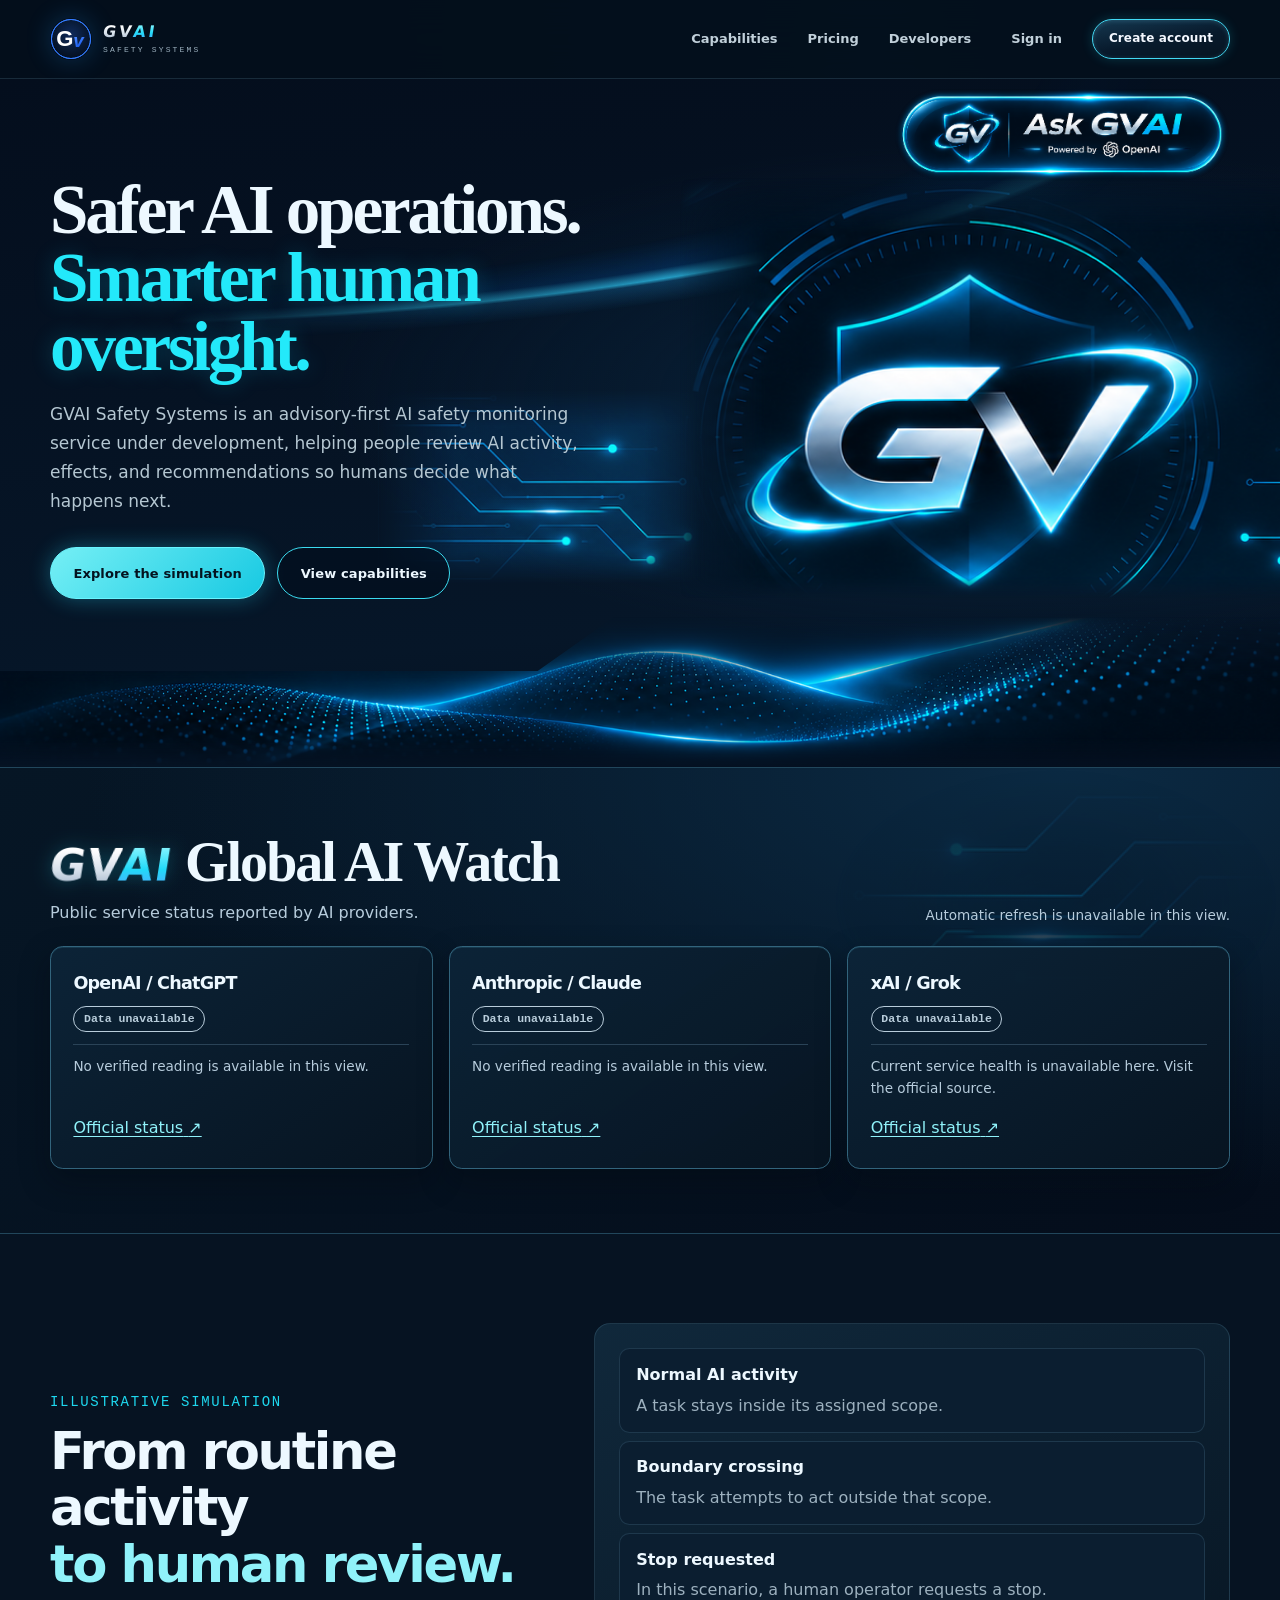
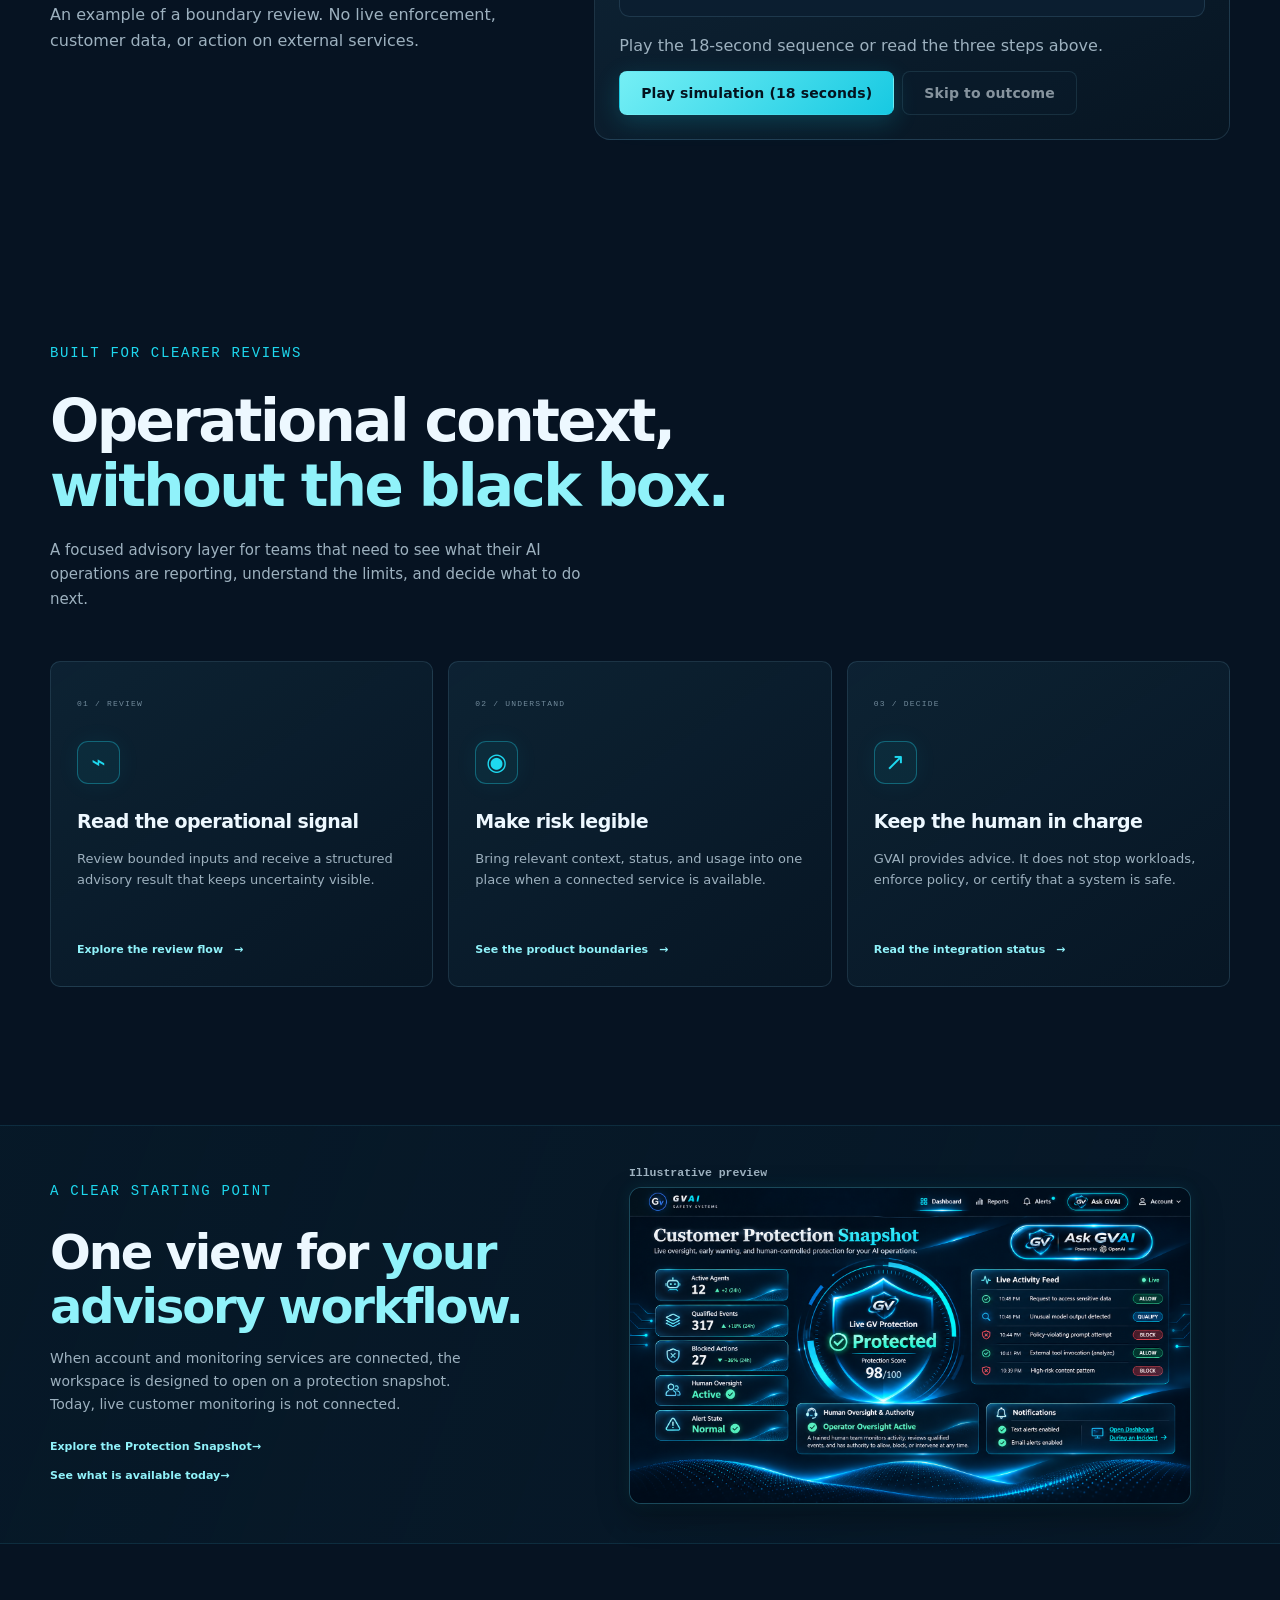
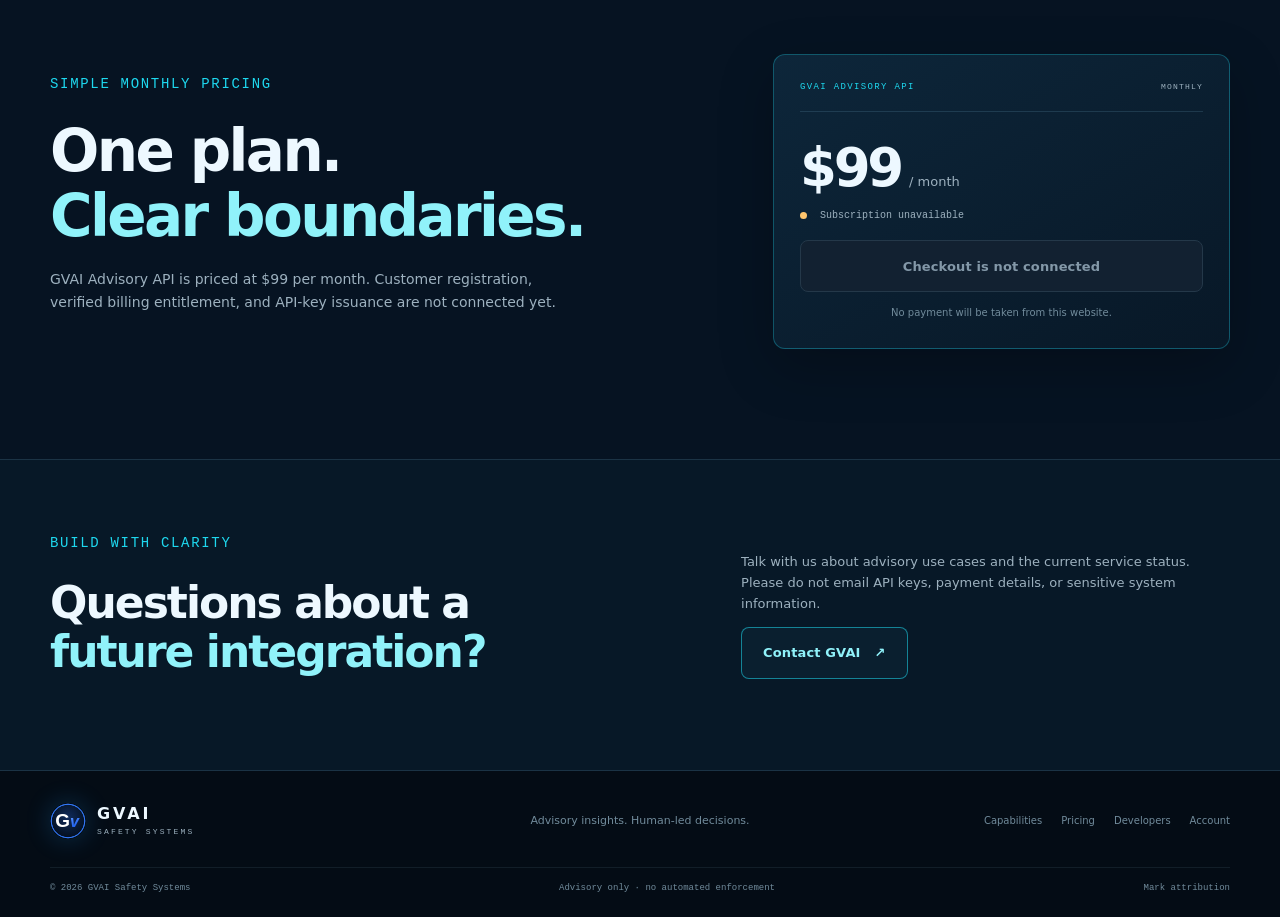
==== commit ff4cf0d7: "Preserve approved GVAI website design and customer workspace" ====
--- a/index.html
+++ b/index.html
@@ -178,19 +178,18 @@
       <div class="section-wrap snapshot-layout">
         <div>
           <p class="eyebrow">A CLEAR STARTING POINT</p>
-          <h2>One view for<br><em>your advisory workflow.</em></h2>
+          <h2>One view for <em>your advisory workflow.</em></h2>
           <p>When account and monitoring services are connected, the workspace is designed to open on a protection snapshot. Today, live customer monitoring is not connected.</p>
+          <div><a class="text-link" href="portal.html#/protection">Explore the Protection Snapshot <span aria-hidden="true">→</span></a></div>
           <a class="text-link" href="developers.html#status">See what is available today <span aria-hidden="true">→</span></a>
         </div>
-        <div class="snapshot-preview" aria-label="Snapshot interface preview, not live monitoring">
-          <div class="snapshot-head"><span>PROTECTION SNAPSHOT</span><span class="preview-tag">NOT LIVE</span></div>
-          <div class="snapshot-center">
-            <div class="mini-shield"><svg viewBox="0 0 100 118" aria-hidden="true"><path d="M50 4 92 20v31c0 29-16 49-42 63C24 100 8 80 8 51V20L50 4Z" fill="none" stroke="currentColor" stroke-width="3"/><path d="M50 28v35m0 14v2" stroke="currentColor" stroke-width="5" stroke-linecap="round"/></svg></div>
-            <strong>Monitoring unavailable</strong><span>No authenticated data source</span>
-          </div>
-          <div class="snapshot-metrics"><div><small>CONNECTED SOURCES</small><b>—</b></div><div><small>LAST OBSERVED</small><b>—</b></div><div><small>ADVISORY EVENTS</small><b>—</b></div></div>
-          <p class="preview-disclaimer">Preview layout only. Dashes mean no data was retrieved.</p>
-        </div>
+        <figure class="snapshot-preview">
+          <figcaption id="home-snapshot-caption">Illustrative preview</figcaption>
+          <a href="portal.html#/protection" aria-describedby="home-snapshot-caption">
+            <img src="assets/gvai-protection-snapshot-reference.png" width="1672" height="941"
+              alt="Open the Customer Protection Snapshot dashboard" loading="lazy" decoding="async">
+          </a>
+        </figure>
       </div>
     </section>
 
--- a/site.css
+++ b/site.css
@@ -72,7 +72,7 @@
 .hero{position:relative;display:grid;grid-template-columns:minmax(0,1.05fr) minmax(360px,.95fr);align-items:center;gap:45px;min-height:635px;padding-block:67px 76px}
 .hero::before{content:"";position:absolute;width:560px;height:560px;right:-14%;top:0;z-index:-1;border-radius:50%;background:radial-gradient(circle,rgba(13,113,165,.12),transparent 68%)}
 .hero-copy{position:relative;z-index:2;max-width:620px;animation:fade-up .7s ease both}
-.eyebrow,.card-index,.price-card-top,.preview-top,.snapshot-head,.art-caption,.price-label,.portal-kicker{font:500 10px/1.4 var(--mono);letter-spacing:.15em;color:var(--cyan)}
+.eyebrow,.card-index,.price-card-top,.preview-top,.art-caption,.price-label,.portal-kicker{font:500 10px/1.4 var(--mono);letter-spacing:.15em;color:var(--cyan)}
 .eyebrow{display:flex;align-items:center;gap:11px;margin:0 0 25px}
 .eyebrow-line{width:28px;height:1px;background:var(--cyan);box-shadow:0 0 10px var(--cyan)}
 h1,h2,h3,p{margin-top:0}
@@ -121,22 +121,81 @@
 .capability-card p{min-height:70px;margin-bottom:17px;color:var(--muted);font-size:13px;line-height:1.65}
 .capability-card a,.text-link{color:var(--cyan-soft);font-size:11px;font-weight:700}
 .capability-card a span{margin-left:7px}
-.snapshot-band{border-block:1px solid rgba(57,161,194,.15);background:linear-gradient(110deg,rgba(7,25,40,.94),rgba(8,29,45,.56))}
-.snapshot-layout{display:grid;grid-template-columns:.8fr 1.2fr;align-items:center;gap:80px;padding-block:90px}
+.snapshot-band{margin-block-start:clamp(.75rem,1.4vw,1.5rem);border-block:1px solid rgba(57,161,194,.15);background:linear-gradient(110deg,rgba(7,25,40,.94),rgba(8,29,45,.56))}
+.snapshot-layout {
+  display: grid;
+  grid-template-columns: minmax(400px, 48fr) minmax(0, 52fr);
+  align-items: center;
+  gap: clamp(1.5rem, 3vw, 3rem);
+  padding-block: clamp(1.75rem, 3vw, 2.75rem);
+}
+.snapshot-layout > div:first-child {
+  min-width: 0;
+}
+
+.snapshot-layout h2 {
+  max-width: 22ch;
+  margin: 0 0 .85rem;
+  font-size: clamp(2rem, 3.75vw, 3.25rem);
+  text-wrap: balance;
+}
+
 .snapshot-layout>div:first-child p:not(.eyebrow){max-width:420px;color:var(--muted);font-size:14px}
 .snapshot-layout .text-link{display:inline-flex;margin-top:9px}
-.snapshot-preview{padding:20px;border:1px solid rgba(63,171,202,.25);border-radius:13px;background:rgba(6,20,33,.78);box-shadow:0 25px 75px rgba(0,0,0,.22)}
-.snapshot-head{display:flex;justify-content:space-between;align-items:center;padding-bottom:16px;border-bottom:1px solid var(--line);font-size:9px}
-.snapshot-center{display:grid;place-items:center;min-height:230px;padding:25px 15px;text-align:center}
-.mini-shield{display:grid;place-items:center;width:100px;height:116px;color:#7f9aa9;animation:soft-pulse 3.5s ease-in-out infinite}
-.mini-shield svg{width:100%}
-.snapshot-center strong{margin-top:7px;font:600 14px var(--display)}
-.snapshot-center>span{margin-top:6px;color:var(--dim);font:10px var(--mono)}
-.snapshot-metrics{display:grid;grid-template-columns:repeat(3,1fr);gap:12px;padding:15px 0;border-top:1px solid var(--line)}
-.snapshot-metrics div{display:grid;gap:6px}
-.snapshot-metrics small{color:var(--dim);font:8px var(--mono);letter-spacing:.06em}
-.snapshot-metrics b{color:#b4c8d3;font:500 16px var(--mono)}
-.preview-disclaimer{margin:0;color:var(--dim);font:9px var(--mono)}
+.snapshot-preview {
+  justify-self: center;
+  width: min(100%, 480px);
+  min-width: 0;
+  margin: 0;
+}
+
+.snapshot-preview figcaption {
+  margin-bottom: .4rem;
+  color: var(--muted);
+  font: 600 .72rem/1.4 var(--mono);
+}
+
+.snapshot-preview a {
+  display: block;
+  border: 1px solid rgba(63, 171, 202, .38);
+  border-radius: .75rem;
+  background: var(--bg-deep);
+  box-shadow: 0 12px 32px #0005, 0 0 1rem #1ed8ef18;
+}
+
+.snapshot-preview a:hover,
+.snapshot-preview a:focus-visible {
+  border-color: var(--cyan);
+}
+
+.snapshot-preview img {
+  display: block;
+  width: 100%;
+  max-width: 480px;
+  height: auto;
+  object-fit: contain;
+  border-radius: inherit;
+}
+
+@media (width < 1100px) {
+  .snapshot-layout { grid-template-columns: minmax(0, 1fr); }
+}
+
+@media (min-width: 1100px) {
+  .snapshot-layout {
+    column-gap: clamp(1.5rem, calc(3vw - 1rem), 2rem);
+  }
+
+  .snapshot-preview {
+    justify-self: start;
+    width: min(100%, 562px);
+  }
+
+  .snapshot-preview img {
+    max-width: 560px;
+  }
+}
+
 .pricing-teaser{display:grid;grid-template-columns:1fr .7fr;align-items:center;gap:70px;padding-block:110px}
 .pricing-copy>p:not(.eyebrow){max-width:520px;color:var(--muted);font-size:14px}
 .price-card{padding:26px;border:1px solid rgba(30,216,239,.31);border-radius:12px;background:linear-gradient(150deg,#0d263a,#081827);box-shadow:0 18px 55px rgba(0,0,0,.24)}
@@ -216,8 +275,8 @@
 @keyframes rotate{to{transform:rotate(328deg)}}
 @keyframes float{0%,100%{transform:translateY(0)}50%{transform:translateY(-8px)}}
 @keyframes soft-pulse{0%,100%{filter:drop-shadow(0 0 1px rgba(127,154,169,.2));opacity:.75}50%{filter:drop-shadow(0 0 12px rgba(127,154,169,.5));opacity:1}}
-@media(max-width:900px){.primary-nav{gap:19px}.hero{grid-template-columns:1fr .85fr;gap:14px}.hero-art{transform:scale(.9)}.snapshot-layout{gap:40px}.pricing-teaser{gap:40px}.footer-main{grid-template-columns:1fr 1fr}.footer-main>p{display:none}.form-layout{gap:35px}}
-@media(max-width:700px){.section-wrap,.nav-wrap{width:min(100% - 36px,var(--max))}.nav-wrap{height:70px}.menu-toggle{display:grid;gap:5px;width:43px;height:43px;place-content:center;border:1px solid var(--line);border-radius:7px;background:#091a29;color:var(--text)}.menu-toggle i{display:block;width:17px;height:1px;background:currentColor}.primary-nav{position:absolute;top:69px;left:0;right:0;display:none;align-items:stretch;gap:0;padding:8px 18px 18px;background:rgba(4,15,27,.98);border-bottom:1px solid var(--line)}.primary-nav.is-open{display:grid}.primary-nav>a:not(.button){padding:13px 5px;border-bottom:1px solid rgba(133,195,220,.1)}.nav-login{margin-left:0}.primary-nav .button{margin-top:13px}.hero{grid-template-columns:1fr;gap:10px;min-height:auto;padding-block:70px 36px}.hero-copy{max-width:590px}.hero-lede{font-size:15px}.hero-art{min-height:390px;margin-inline:-10px;transform:none}.hero-art::before{width:330px;height:330px}.hero-art::after{width:275px;height:275px}.orbit-one,.orbit-two{width:360px;height:170px}.hero-shield{top:23px;width:166px}.preview-card{right:2%;bottom:2px;width:min(320px,88%)}.art-caption{left:2%;bottom:3px;font-size:7px}.trust-items{display:grid;grid-template-columns:1fr;gap:10px;padding-block:15px}.section-block{padding-block:76px}.section-heading{margin-bottom:30px}.capability-grid{grid-template-columns:1fr}.capability-card{min-height:0;padding:23px}.card-icon{margin:19px 0 15px}.capability-card p{min-height:0}.snapshot-layout,.pricing-teaser,.contact-inner,.form-layout,.pricing-page{grid-template-columns:1fr;gap:32px}.snapshot-layout{padding-block:70px}.pricing-teaser{padding-block:75px}.contact-inner{padding-block:55px;gap:5px}.contact-inner h2{font-size:37px}.footer-main{grid-template-columns:1fr;gap:20px}.footer-main nav{justify-content:flex-start;flex-wrap:wrap}.footer-bottom{flex-wrap:wrap;justify-content:flex-start;gap:9px 17px}.subpage-hero{padding-block:66px 45px}.content-section{padding-block:45px 75px}.detail-grid{grid-template-columns:1fr}.form-layout{padding-block:45px 75px}.form-aside{position:static}.form-panel{padding:22px}.status-table{display:block;overflow-x:auto}.snapshot-metrics{gap:6px}.snapshot-metrics small{font-size:7px}}
+@media(max-width:900px){.primary-nav{gap:19px}.hero{grid-template-columns:1fr .85fr;gap:14px}.hero-art{transform:scale(.9)}.pricing-teaser{gap:40px}.footer-main{grid-template-columns:1fr 1fr}.footer-main>p{display:none}.form-layout{gap:35px}}
+@media(max-width:700px){.section-wrap,.nav-wrap{width:min(100% - 36px,var(--max))}.nav-wrap{height:70px}.menu-toggle{display:grid;gap:5px;width:43px;height:43px;place-content:center;border:1px solid var(--line);border-radius:7px;background:#091a29;color:var(--text)}.menu-toggle i{display:block;width:17px;height:1px;background:currentColor}.primary-nav{position:absolute;top:69px;left:0;right:0;display:none;align-items:stretch;gap:0;padding:8px 18px 18px;background:rgba(4,15,27,.98);border-bottom:1px solid var(--line)}.primary-nav.is-open{display:grid}.primary-nav>a:not(.button){padding:13px 5px;border-bottom:1px solid rgba(133,195,220,.1)}.nav-login{margin-left:0}.primary-nav .button{margin-top:13px}.hero{grid-template-columns:1fr;gap:10px;min-height:auto;padding-block:70px 36px}.hero-copy{max-width:590px}.hero-lede{font-size:15px}.hero-art{min-height:390px;margin-inline:-10px;transform:none}.hero-art::before{width:330px;height:330px}.hero-art::after{width:275px;height:275px}.orbit-one,.orbit-two{width:360px;height:170px}.hero-shield{top:23px;width:166px}.preview-card{right:2%;bottom:2px;width:min(320px,88%)}.art-caption{left:2%;bottom:3px;font-size:7px}.trust-items{display:grid;grid-template-columns:1fr;gap:10px;padding-block:15px}.section-block{padding-block:76px}.section-heading{margin-bottom:30px}.capability-grid{grid-template-columns:1fr}.capability-card{min-height:0;padding:23px}.card-icon{margin:19px 0 15px}.capability-card p{min-height:0}.pricing-teaser,.contact-inner,.form-layout,.pricing-page{grid-template-columns:1fr;gap:32px}.snapshot-layout{padding-block:70px}.pricing-teaser{padding-block:75px}.contact-inner{padding-block:55px;gap:5px}.contact-inner h2{font-size:37px}.footer-main{grid-template-columns:1fr;gap:20px}.footer-main nav{justify-content:flex-start;flex-wrap:wrap}.footer-bottom{flex-wrap:wrap;justify-content:flex-start;gap:9px 17px}.subpage-hero{padding-block:66px 45px}.content-section{padding-block:45px 75px}.detail-grid{grid-template-columns:1fr}.form-layout{padding-block:45px 75px}.form-aside{position:static}.form-panel{padding:22px}.status-table{display:block;overflow-x:auto}}
 @media(prefers-reduced-motion:reduce){*,*::before,*::after{scroll-behavior:auto!important;animation-duration:.01ms!important;animation-iteration-count:1!important;transition-duration:.01ms!important}}
 
 /* Global AI Watch homepage */
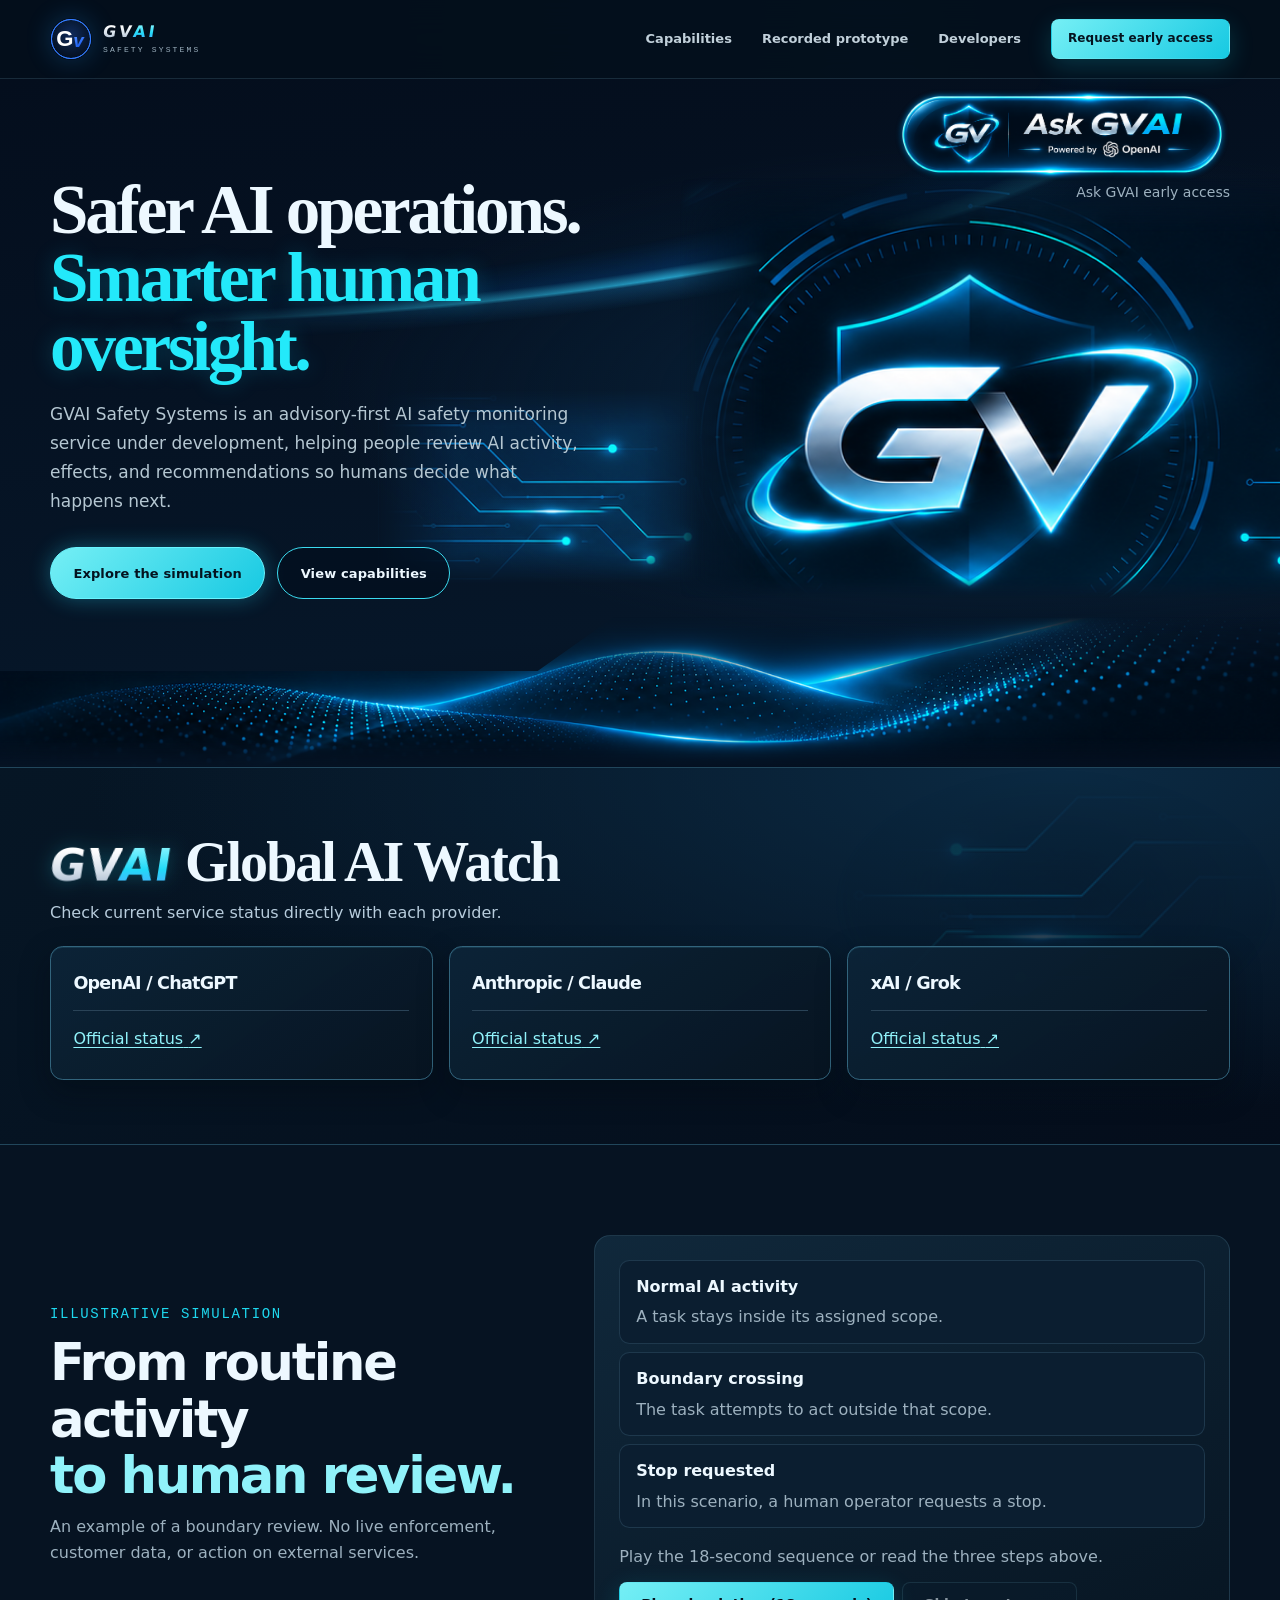
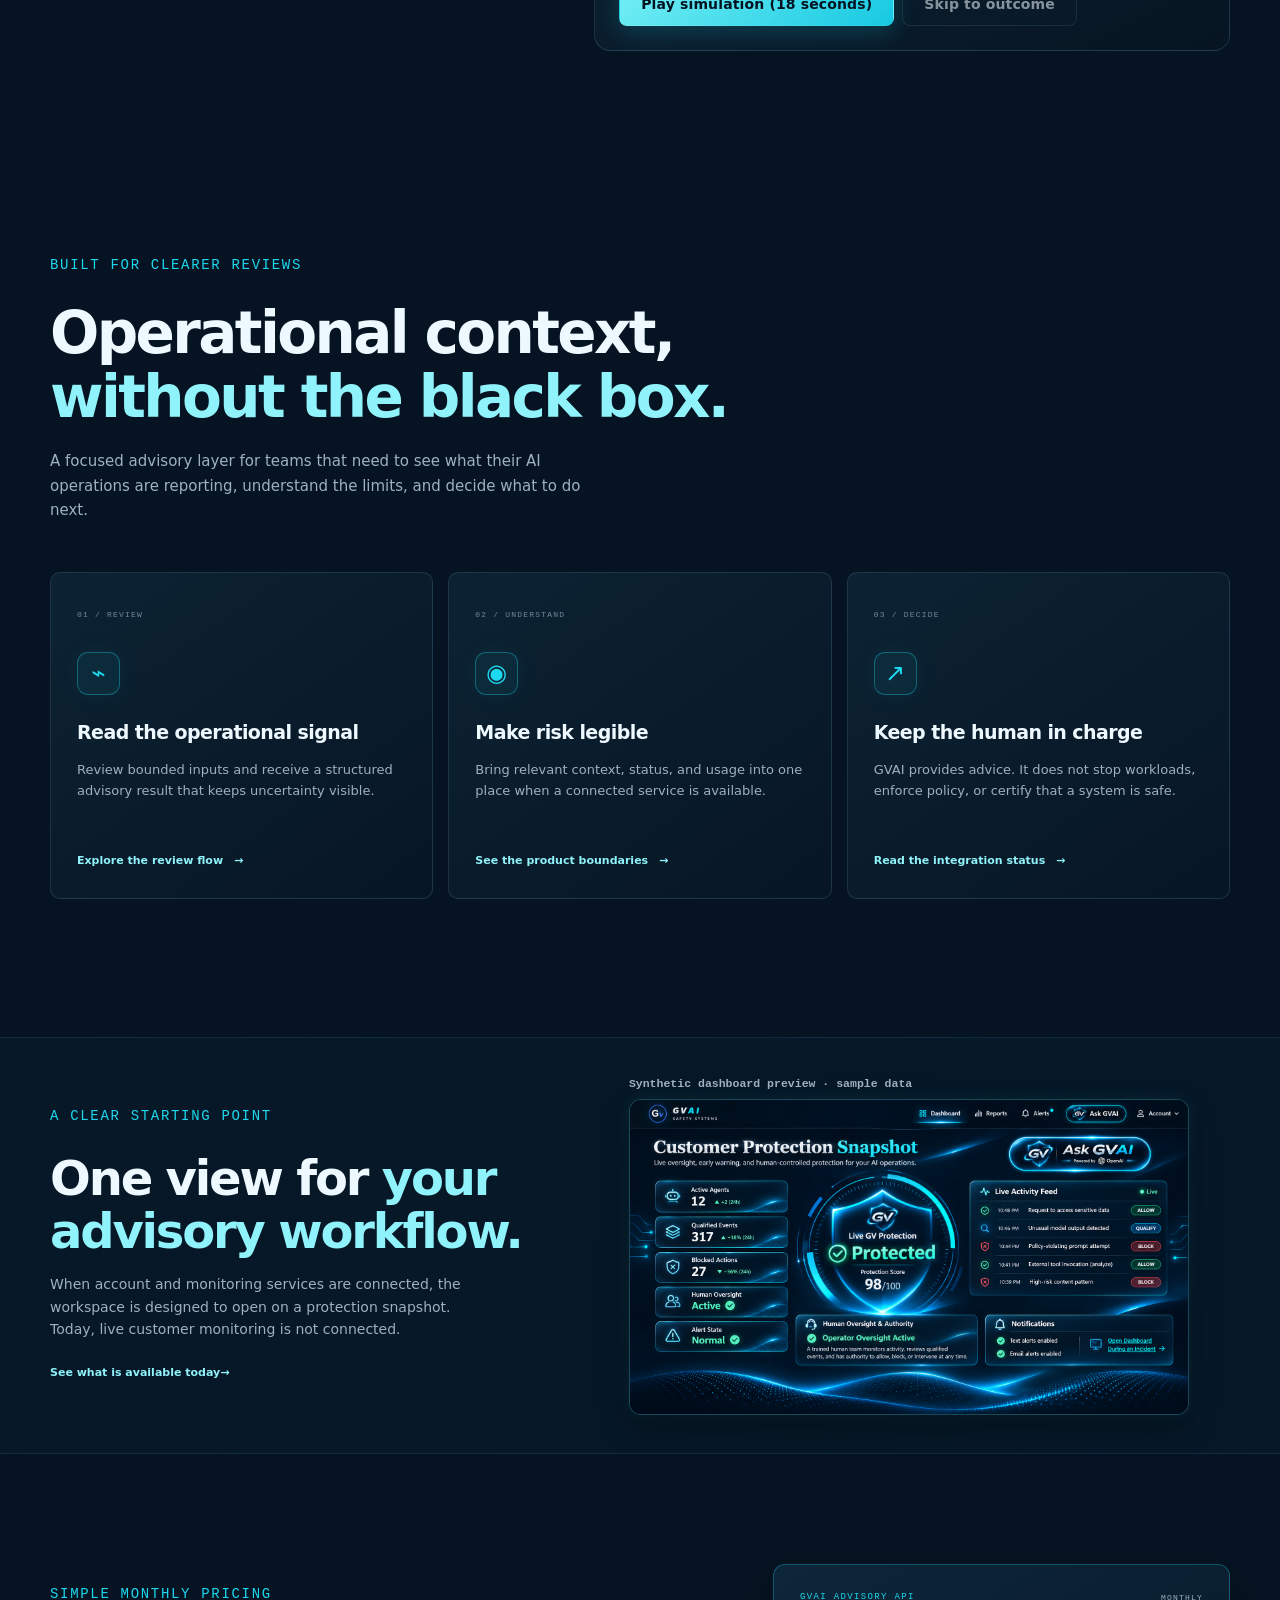
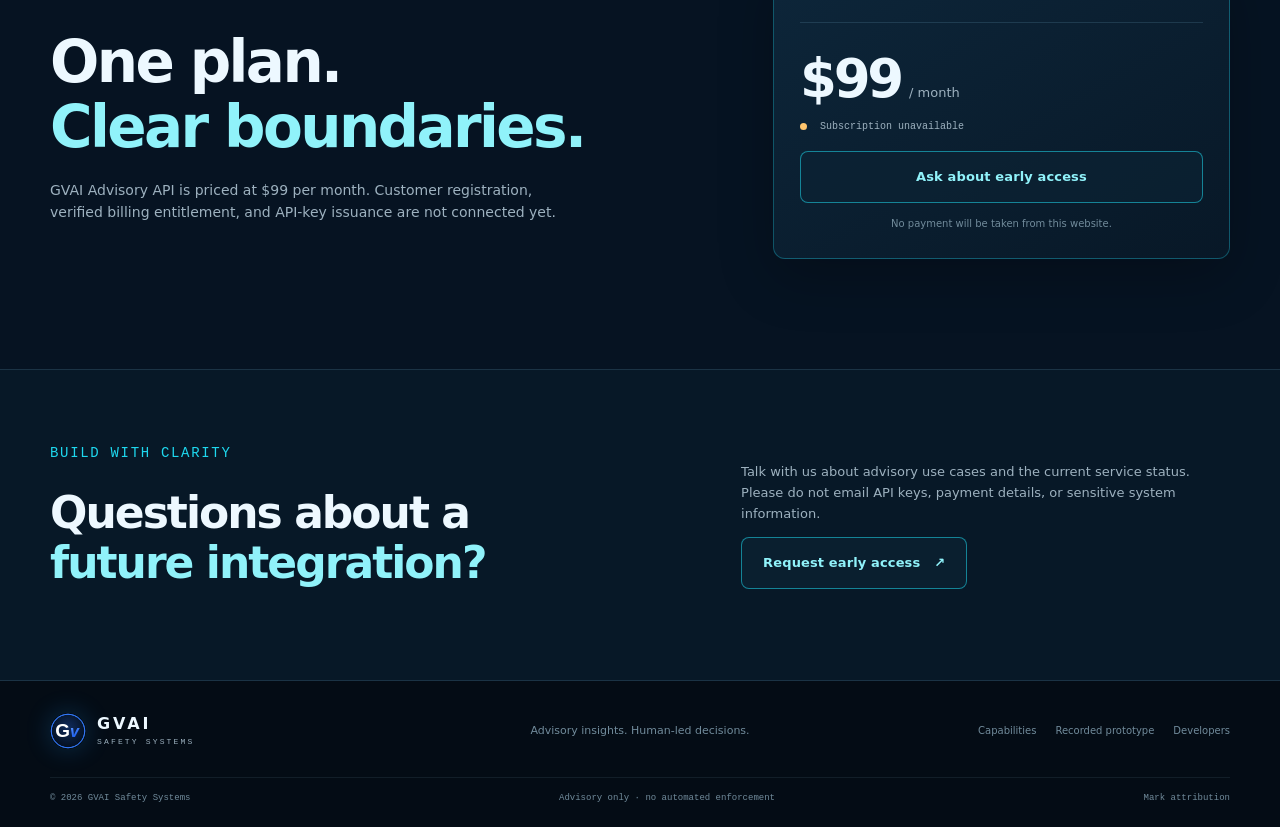
==== commit 8fb4e6bc: "Prepare approved GVAI public launch pages" ====
--- a/index.html
+++ b/index.html
@@ -28,10 +28,9 @@
       </button>
       <nav id="primary-nav" class="primary-nav" aria-label="Main navigation">
         <a href="features.html">Capabilities</a>
-        <a href="pricing.html">Pricing</a>
+        <a href="prototype-demo.html">Recorded prototype</a>
         <a href="developers.html">Developers</a>
-        <a class="nav-login" href="login.html">Sign in</a>
-        <a class="button button-small button-primary" href="signup.html">Create account</a>
+        <a class="button button-small button-primary" href="mailto:contact@gvaisafety.com?subject=GVAI%20Early%20Access">Request early access</a>
       </nav>
     </div>
   </header>
@@ -39,10 +38,10 @@
   <main id="main">
     <div class="watch-masthead">
       <div class="section-wrap ask-gvai-hero">
-        <button class="button ask-gvai-button" type="button" disabled aria-label="Ask GVAI" aria-haspopup="dialog" aria-controls="ask-gvai-chat" aria-describedby="ask-gvai-status" data-ask-open>
+        <a class="button ask-gvai-button" href="mailto:contact@gvaisafety.com?subject=GVAI%20Early%20Access" aria-label="Ask GVAI early access">
           <img src="assets/ask-gvai-button-isolated.png" alt="" width="1623" height="451">
-        </button>
-        <p id="ask-gvai-status" class="sr-only">Artwork preview · Chat service unavailable</p>
+        </a>
+        <p class="ask-access-note">Ask GVAI early access</p>
       </div>
       <section class="hero watch-hero section-wrap" aria-labelledby="hero-title">
         <div class="hero-copy">
@@ -64,21 +63,14 @@
         <div class="ai-watch-header">
           <div>
             <h2 id="watch-title"><b class="ai-watch-wordmark nav-wordmark"><span class="nav-wordmark-gv">GV</span><span class="nav-wordmark-ai">AI</span></b> Global AI Watch</h2>
-            <p>Public service status reported by AI providers.</p>
+            <p>Check current service status directly with each provider.</p>
           </div>
-          <p class="ai-watch-refresh" data-watch-refresh>Automatic refresh is unavailable in this view.</p>
         </div>
         <div class="ai-watch-grid">
           <article class="ai-watch-card" data-provider="openai" aria-labelledby="watch-openai">
             <div class="ai-watch-card-head">
               <h3 id="watch-openai">OpenAI / ChatGPT</h3>
-              <strong class="ai-watch-status" data-status>Data unavailable</strong>
             </div>
-            <p class="ai-watch-note" data-note>No verified reading is available in this view.</p>
-            <dl class="ai-watch-metrics" data-metrics hidden>
-              <div><dt>Reported active incidents</dt><dd data-active></dd></div>
-              <div><dt>Affected services</dt><dd data-affected></dd></div>
-            </dl>
             <p class="ai-watch-note" data-components hidden></p>
             <p class="ai-watch-note" data-latest hidden></p>
             <p class="ai-watch-note" data-verified hidden></p>
@@ -88,13 +80,7 @@
           <article class="ai-watch-card" data-provider="claude" aria-labelledby="watch-claude">
             <div class="ai-watch-card-head">
               <h3 id="watch-claude">Anthropic / Claude</h3>
-              <strong class="ai-watch-status" data-status>Data unavailable</strong>
             </div>
-            <p class="ai-watch-note" data-note>No verified reading is available in this view.</p>
-            <dl class="ai-watch-metrics" data-metrics hidden>
-              <div><dt>Reported active incidents</dt><dd data-active></dd></div>
-              <div><dt>Affected services</dt><dd data-affected></dd></div>
-            </dl>
             <p class="ai-watch-note" data-components hidden></p>
             <p class="ai-watch-note" data-latest hidden></p>
             <p class="ai-watch-note" data-verified hidden></p>
@@ -104,13 +90,7 @@
           <article class="ai-watch-card" data-provider="xai" aria-labelledby="watch-xai">
             <div class="ai-watch-card-head">
               <h3 id="watch-xai">xAI / Grok</h3>
-              <strong class="ai-watch-status" data-status>Data unavailable</strong>
             </div>
-            <p class="ai-watch-note" data-note>Current service health is unavailable here. Visit the official source.</p>
-            <dl class="ai-watch-metrics" data-metrics hidden>
-              <div><dt>Reported active incidents</dt><dd data-active></dd></div>
-              <div><dt>Affected services</dt><dd data-affected></dd></div>
-            </dl>
             <p class="ai-watch-note" data-components hidden></p>
             <p class="ai-watch-note" data-latest hidden></p>
             <p class="ai-watch-note" data-xai-description hidden></p>
@@ -119,10 +99,6 @@
             <a class="ai-watch-source" href="https://status.x.ai/">Official status<span class="sr-only"> for xAI / Grok</span> <span aria-hidden="true">↗</span></a>
           </article>
         </div>
-        <section class="ai-watch-events" data-watch-events hidden aria-labelledby="watch-events-title">
-          <h3 id="watch-events-title">Recent official incident updates</h3>
-          <ul data-watch-ticker></ul>
-        </section>
       </div>
     </section>
 
@@ -180,15 +156,12 @@
           <p class="eyebrow">A CLEAR STARTING POINT</p>
           <h2>One view for <em>your advisory workflow.</em></h2>
           <p>When account and monitoring services are connected, the workspace is designed to open on a protection snapshot. Today, live customer monitoring is not connected.</p>
-          <div><a class="text-link" href="portal.html#/protection">Explore the Protection Snapshot <span aria-hidden="true">→</span></a></div>
           <a class="text-link" href="developers.html#status">See what is available today <span aria-hidden="true">→</span></a>
         </div>
         <figure class="snapshot-preview">
-          <figcaption id="home-snapshot-caption">Illustrative preview</figcaption>
-          <a href="portal.html#/protection" aria-describedby="home-snapshot-caption">
-            <img src="assets/gvai-protection-snapshot-reference.png" width="1672" height="941"
-              alt="Open the Customer Protection Snapshot dashboard" loading="lazy" decoding="async">
-          </a>
+          <figcaption id="home-snapshot-caption">Synthetic dashboard preview · sample data</figcaption>
+          <img src="assets/gvai-protection-snapshot-reference.png" width="1672" height="941"
+            alt="Protection Snapshot dashboard mockup with synthetic scores and activity" loading="lazy" decoding="async">
         </figure>
       </div>
     </section>
@@ -199,15 +172,15 @@
         <div class="price-card-top"><span>GVAI ADVISORY API</span><span class="price-label">MONTHLY</span></div>
         <p class="price"><strong>$99</strong><span>/ month</span></p>
         <p class="price-state"><span class="status-dot status-dot-amber"></span> Subscription unavailable</p>
-        <a class="button button-disabled" href="pricing.html#availability">Checkout is not connected</a>
+        <a class="button button-outline" href="mailto:contact@gvaisafety.com?subject=GVAI%20Early%20Access">Ask about early access</a>
         <small>No payment will be taken from this website.</small>
       </div>
     </section>
 
-    <section class="contact-section">
+    <section class="contact-section" id="contact">
       <div class="section-wrap contact-inner">
         <div><p class="eyebrow">BUILD WITH CLARITY</p><h2>Questions about a<br><em>future integration?</em></h2></div>
-        <div><p>Talk with us about advisory use cases and the current service status. Please do not email API keys, payment details, or sensitive system information.</p><a class="button button-outline" href="mailto:contact@gvaisafety.com?subject=GVAI%20Advisory%20Inquiry">Contact GVAI <span aria-hidden="true">↗</span></a></div>
+        <div><p>Talk with us about advisory use cases and the current service status. Please do not email API keys, payment details, or sensitive system information.</p><a class="button button-outline" href="mailto:contact@gvaisafety.com?subject=GVAI%20Early%20Access">Request early access <span aria-hidden="true">↗</span></a></div>
       </div>
     </section>
   </main>
@@ -215,48 +188,10 @@
     <div class="section-wrap footer-main">
       <a class="brand brand-footer" href="index.html"><img src="assets/gvai-mark.svg" width="36" height="36" alt=""><span><b>GVAI</b><small>SAFETY SYSTEMS</small></span></a>
       <p>Advisory insights. Human-led decisions.</p>
-      <nav aria-label="Footer navigation"><a href="features.html">Capabilities</a><a href="pricing.html">Pricing</a><a href="developers.html">Developers</a><a href="login.html">Account</a></nav>
+      <nav aria-label="Footer navigation"><a href="features.html">Capabilities</a><a href="prototype-demo.html">Recorded prototype</a><a href="developers.html">Developers</a></nav>
     </div>
     <div class="section-wrap footer-bottom"><span>© <span data-year>2026</span> GVAI Safety Systems</span><span>Advisory only · no automated enforcement</span><a href="assets/GvAI-MIT-LICENSE.txt">Mark attribution</a></div>
   </footer>
-  <dialog class="ask-chat" id="ask-gvai-chat" aria-labelledby="ask-chat-title" aria-describedby="ask-chat-summary">
-    <div class="ask-chat-head">
-      <div class="ask-chat-brand">
-        <h2 id="ask-chat-title">
-          <img src="assets/ask-gvai-chat-brand.png" alt="Ask GVAI" width="1134" height="304">
-        </h2>
-        <p id="ask-chat-summary">Chat preview · AI responses unavailable</p>
-      </div>
-      <button class="button button-quiet ask-chat-close" type="button" data-ask-close aria-label="Close Ask GVAI">Close</button>
-    </div>
-
-    <div class="ask-chat-conversation" role="region" aria-label="Conversation preview" tabindex="0">
-      <div>
-        <h3>No conversation yet</h3>
-        <p>Try the composer below. The chat service is coming soon. This preview keeps your draft on this page and sends nothing.</p>
-      </div>
-    </div>
-
-    <form class="ask-chat-form" method="dialog" novalidate>
-      <label for="ask-chat-input">Your message</label>
-      <textarea id="ask-chat-input" rows="3" maxlength="2000" aria-describedby="ask-chat-count" placeholder="Write a message"></textarea>
-      <div class="ask-chat-actions">
-        <button class="button button-quiet ask-chat-voice" type="button" disabled aria-label="Voice input unavailable">
-          <svg width="20" height="20" viewBox="0 0 24 24" fill="none" stroke="currentColor" stroke-width="1.75" stroke-linecap="round" aria-hidden="true" focusable="false">
-            <rect x="9" y="3" width="6" height="12" rx="3"/>
-            <path d="M5 11v1a7 7 0 0 0 14 0v-1m-7 8v3m-3 0h6"/>
-          </svg>
-          Voice unavailable
-        </button>
-        <span id="ask-chat-count">0 / 2,000</span>
-        <button class="button button-primary" type="submit">Send</button>
-      </div>
-      <p class="ask-chat-feedback" data-ask-feedback role="status"></p>
-    </form>
-
-    <p class="ask-chat-attribution"><span class="ask-chat-logo-slot">Official logo slot</span> “Powered by OpenAI” attribution preview · Integration pending</p>
-  </dialog>
   <script src="site.js" defer></script>
-  <script src="global-ai-watch.js" defer></script>
 </body>
 </html>
--- a/site.css
+++ b/site.css
@@ -155,26 +155,17 @@
   font: 600 .72rem/1.4 var(--mono);
 }
 
-.snapshot-preview a {
-  display: block;
+.snapshot-preview img {
   border: 1px solid rgba(63, 171, 202, .38);
   border-radius: .75rem;
   background: var(--bg-deep);
   box-shadow: 0 12px 32px #0005, 0 0 1rem #1ed8ef18;
-}
-
-.snapshot-preview a:hover,
-.snapshot-preview a:focus-visible {
-  border-color: var(--cyan);
-}
-
-.snapshot-preview img {
+
   display: block;
   width: 100%;
   max-width: 480px;
   height: auto;
   object-fit: contain;
-  border-radius: inherit;
 }
 
 @media (width < 1100px) {
@@ -550,8 +541,7 @@
   height: auto;
 }
 
-.ask-gvai-hero .ask-gvai-button:hover { transform: none; }
-.ask-gvai-hero .ask-gvai-button:enabled:hover { filter: brightness(1.14); }
+.ask-gvai-hero .ask-gvai-button:hover { transform: none; filter: brightness(1.14); }
 .ask-gvai-hero .ask-gvai-button:focus-visible { outline-offset: 2px; }
 
 @media (max-width: 700px) {
@@ -563,116 +553,4 @@
   .ask-gvai-hero .ask-gvai-button { transition: none; }
 }
 
-/* Ask GVAI local chat preview */
-.ask-gvai-hero .ask-gvai-button:enabled { cursor: pointer; }
-
-.ask-chat {
-  width: min(100% - 2rem, 38rem);
-  max-width: none;
-  max-height: calc(100% - 2rem);
-  max-height: calc(100dvh - 2rem);
-  padding: 0;
-  overflow: auto;
-  border: 1px solid rgba(30, 216, 239, .38);
-  border-radius: 1rem;
-  color: var(--text);
-  background: #0a1c2d;
-  box-shadow: 0 24px 75px rgba(0, 0, 0, .55);
-}
-
-.ask-chat[open] {
-  display: grid;
-  grid-template-rows: auto minmax(6rem, 1fr) auto auto;
-}
-
-.ask-chat::backdrop { background: rgba(2, 10, 19, .78); }
-body:has(.ask-chat[open]) { overflow: hidden; }
-
-.ask-chat-head {
-  display: flex;
-  align-items: center;
-  gap: .75rem;
-  padding: 1rem;
-  border-bottom: 1px solid var(--line);
-}
-
-.ask-chat-brand { min-width: 0; }
-.ask-chat-brand h2 { margin: 0 0 .25rem; }
-.ask-chat-brand img {
-  display: block;
-  width: min(100%, 18rem);
-  height: auto;
-}
-.ask-chat-head p, .ask-chat-conversation p { margin: 0; color: var(--muted); }
-.ask-chat-head p { font-size: .875rem; }
-.ask-chat-close { margin-left: auto; flex-shrink: 0; }
-
-.ask-chat-conversation {
-  display: grid;
-  min-height: 6rem;
-  height: min(32dvh, 15rem);
-  overflow: auto;
-  overscroll-behavior: contain;
-  padding: 1rem;
-  background: #071524;
-}
-
-.ask-chat-conversation div { margin: auto; max-width: 23rem; text-align: center; }
-.ask-chat-conversation h3 { margin: 0 0 .35rem; font-size: 1.125rem; }
-.ask-chat-conversation:focus-visible { outline-offset: -4px; }
-
-.ask-chat-form {
-  display: grid;
-  gap: .5rem;
-  padding: 1rem;
-  border-top: 1px solid var(--line);
-}
-
-.ask-chat-form label { font-size: .875rem; font-weight: 700; }
-
-.ask-chat-form textarea {
-  width: 100%;
-  min-height: 4.5rem;
-  max-height: 12rem;
-  padding: .65rem .8rem;
-  resize: vertical;
-  border: 1px solid var(--line);
-  border-radius: .55rem;
-  color: var(--text);
-  background: #051321;
-}
-
-.ask-chat-actions { display: flex; align-items: center; flex-wrap: wrap; gap: .5rem; }
-.ask-chat-actions .button, .ask-chat-close { min-height: 44px; padding-inline: .85rem; }
-.ask-chat-actions [type="submit"] { margin-left: auto; }
-.ask-chat-voice:disabled { color: var(--muted); cursor: default; transform: none; }
-.ask-chat-voice svg { flex: none; }
-#ask-chat-count { color: var(--muted); font-size: .875rem; }
-.ask-chat-feedback { margin: 0; color: var(--amber); font-size: .875rem; }
-
-.ask-chat-attribution {
-  display: flex;
-  flex-wrap: wrap;
-  align-items: center;
-  gap: .4rem .65rem;
-  margin: 0;
-  padding: .65rem 1rem;
-  border-top: 1px solid var(--line);
-  color: var(--muted);
-  font-size: .8125rem;
-}
-
-.ask-chat-logo-slot {
-  padding: .1rem .4rem;
-  border: 1px dashed currentColor;
-  border-radius: .25rem;
-}
-
-@media (max-width: 540px) {
-  .ask-chat {
-    width: calc(100% - 1rem);
-    max-height: calc(100dvh - 1rem);
-  }
-
-  .ask-chat-head, .ask-chat-form, .ask-chat-conversation, .ask-chat-attribution { padding: .75rem; }
-}
+.ask-access-note { margin: 0; color: var(--muted); font-size: .875rem; }
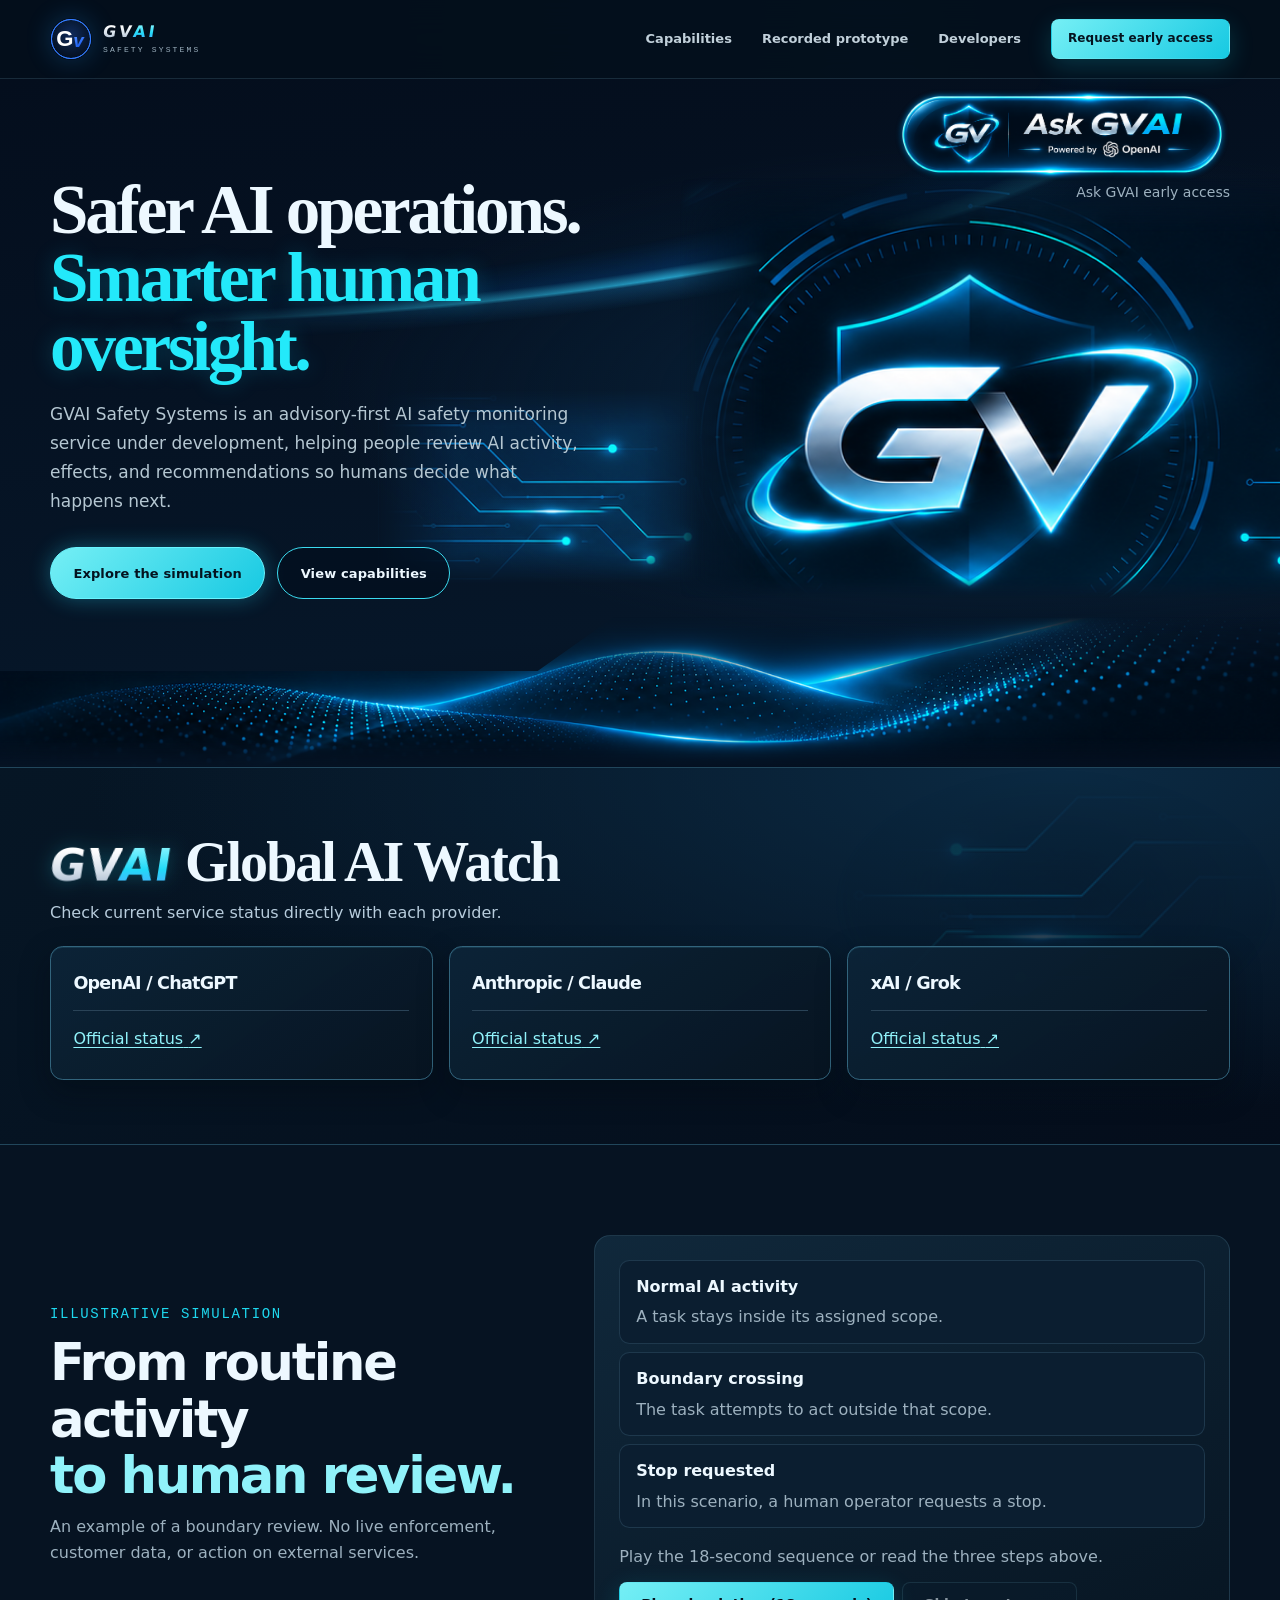
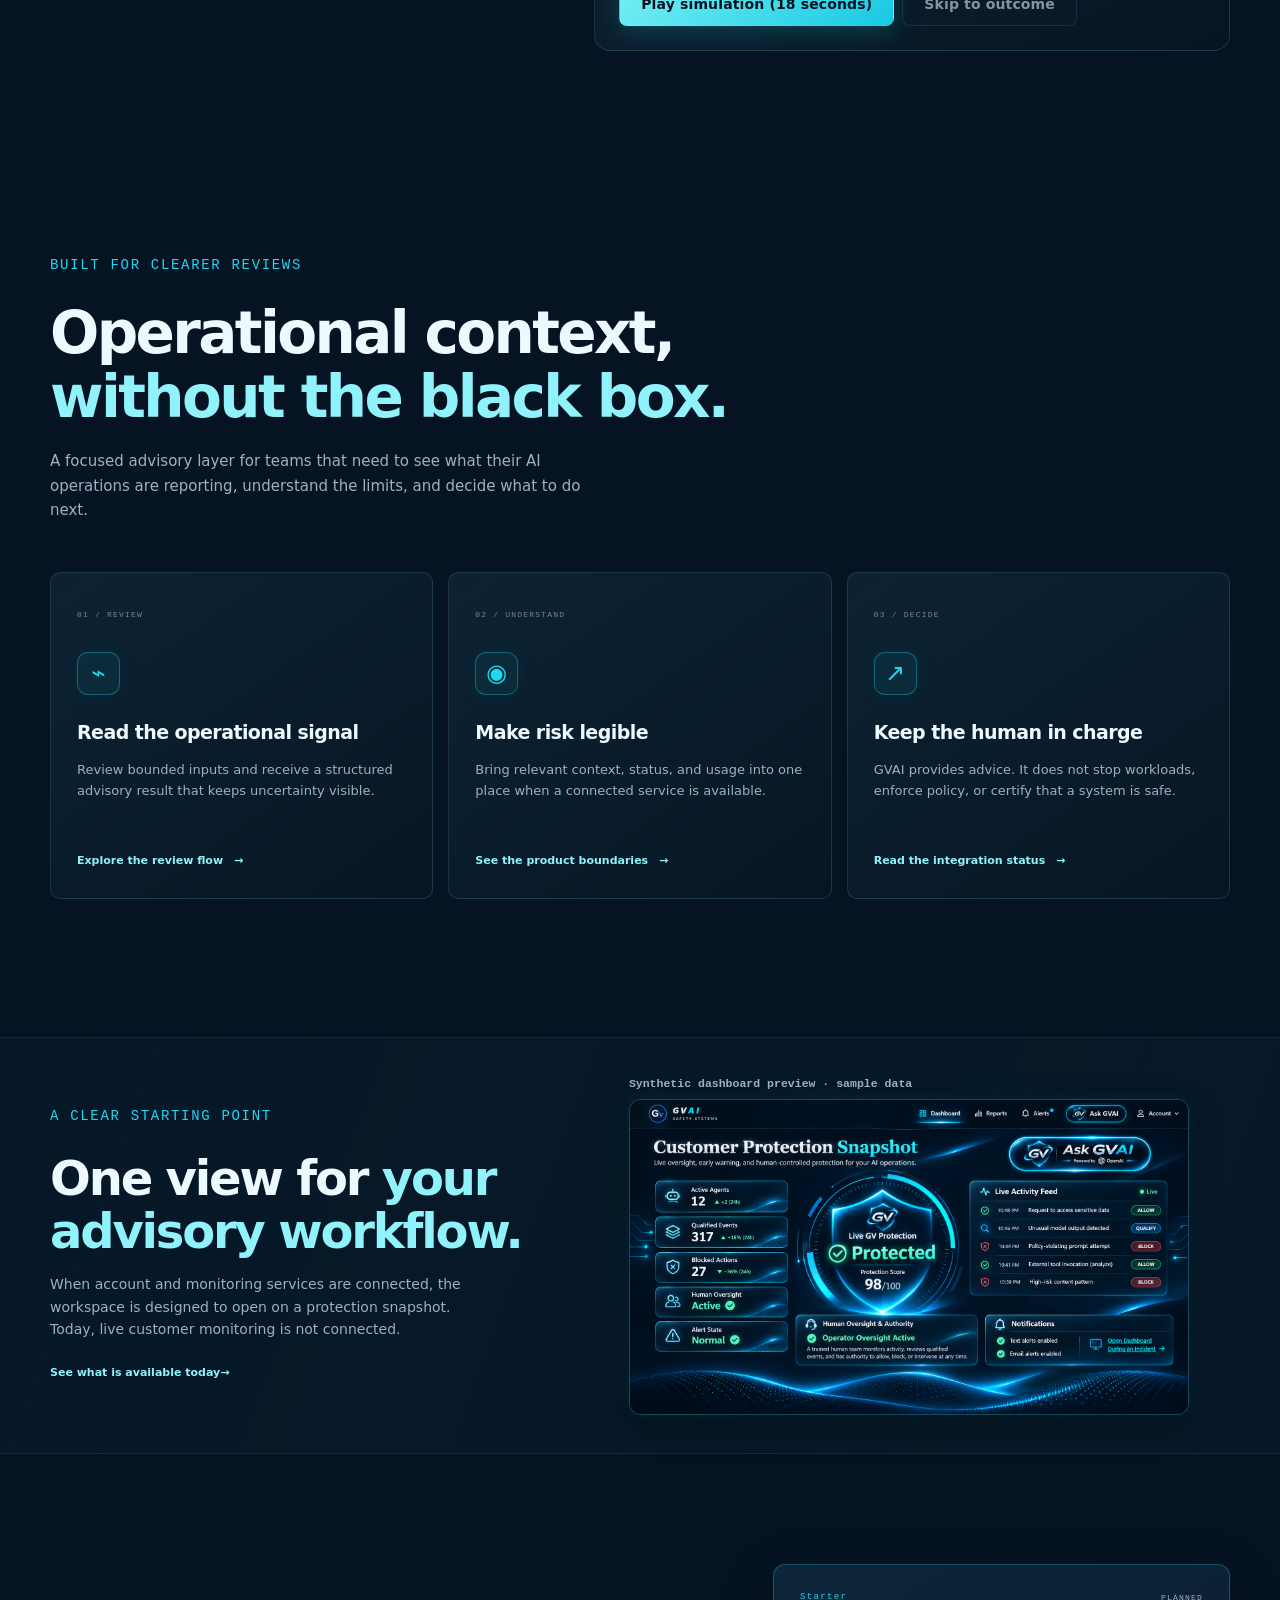
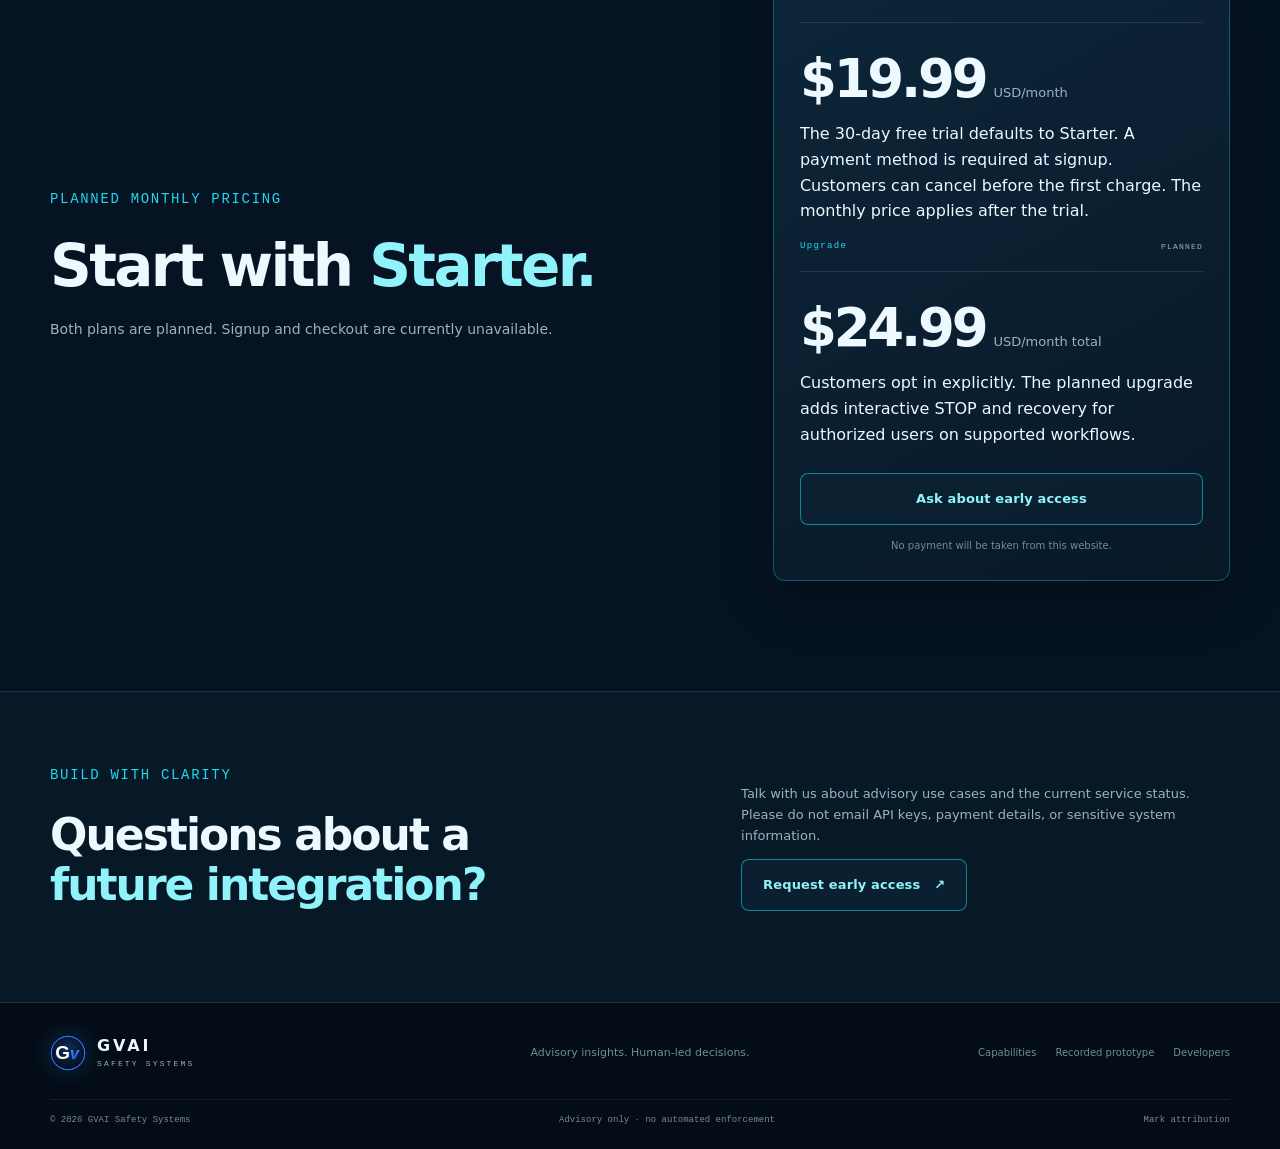
==== commit 08f57904: "Update planned Starter and Upgrade pricing copy" ====
--- a/index.html
+++ b/index.html
@@ -167,11 +167,18 @@
     </section>
 
     <section class="section-wrap pricing-teaser">
-      <div class="pricing-copy"><p class="eyebrow">SIMPLE MONTHLY PRICING</p><h2>One plan.<br><em>Clear boundaries.</em></h2><p>GVAI Advisory API is priced at $99 per month. Customer registration, verified billing entitlement, and API-key issuance are not connected yet.</p></div>
+      <div class="pricing-copy">
+        <p class="eyebrow">PLANNED MONTHLY PRICING</p>
+        <h2>Start with <em>Starter.</em></h2>
+        <p>Both plans are planned. Signup and checkout are currently unavailable.</p>
+      </div>
       <div class="price-card">
-        <div class="price-card-top"><span>GVAI ADVISORY API</span><span class="price-label">MONTHLY</span></div>
-        <p class="price"><strong>$99</strong><span>/ month</span></p>
-        <p class="price-state"><span class="status-dot status-dot-amber"></span> Subscription unavailable</p>
+        <h3 class="price-card-top"><span>Starter</span><span class="price-label">PLANNED</span></h3>
+        <p class="price"><strong>$19.99</strong><span>USD/month</span></p>
+        <p>The 30-day free trial defaults to Starter. A payment method is required at signup. Customers can cancel before the first charge. The monthly price applies after the trial.</p>
+        <h3 class="price-card-top"><span>Upgrade</span><span class="price-label">PLANNED</span></h3>
+        <p class="price"><strong>$24.99</strong><span>USD/month total</span></p>
+        <p>Customers opt in explicitly. The planned upgrade adds interactive STOP and recovery for authorized users on supported workflows.</p>
         <a class="button button-outline" href="mailto:contact@gvaisafety.com?subject=GVAI%20Early%20Access">Ask about early access</a>
         <small>No payment will be taken from this website.</small>
       </div>
